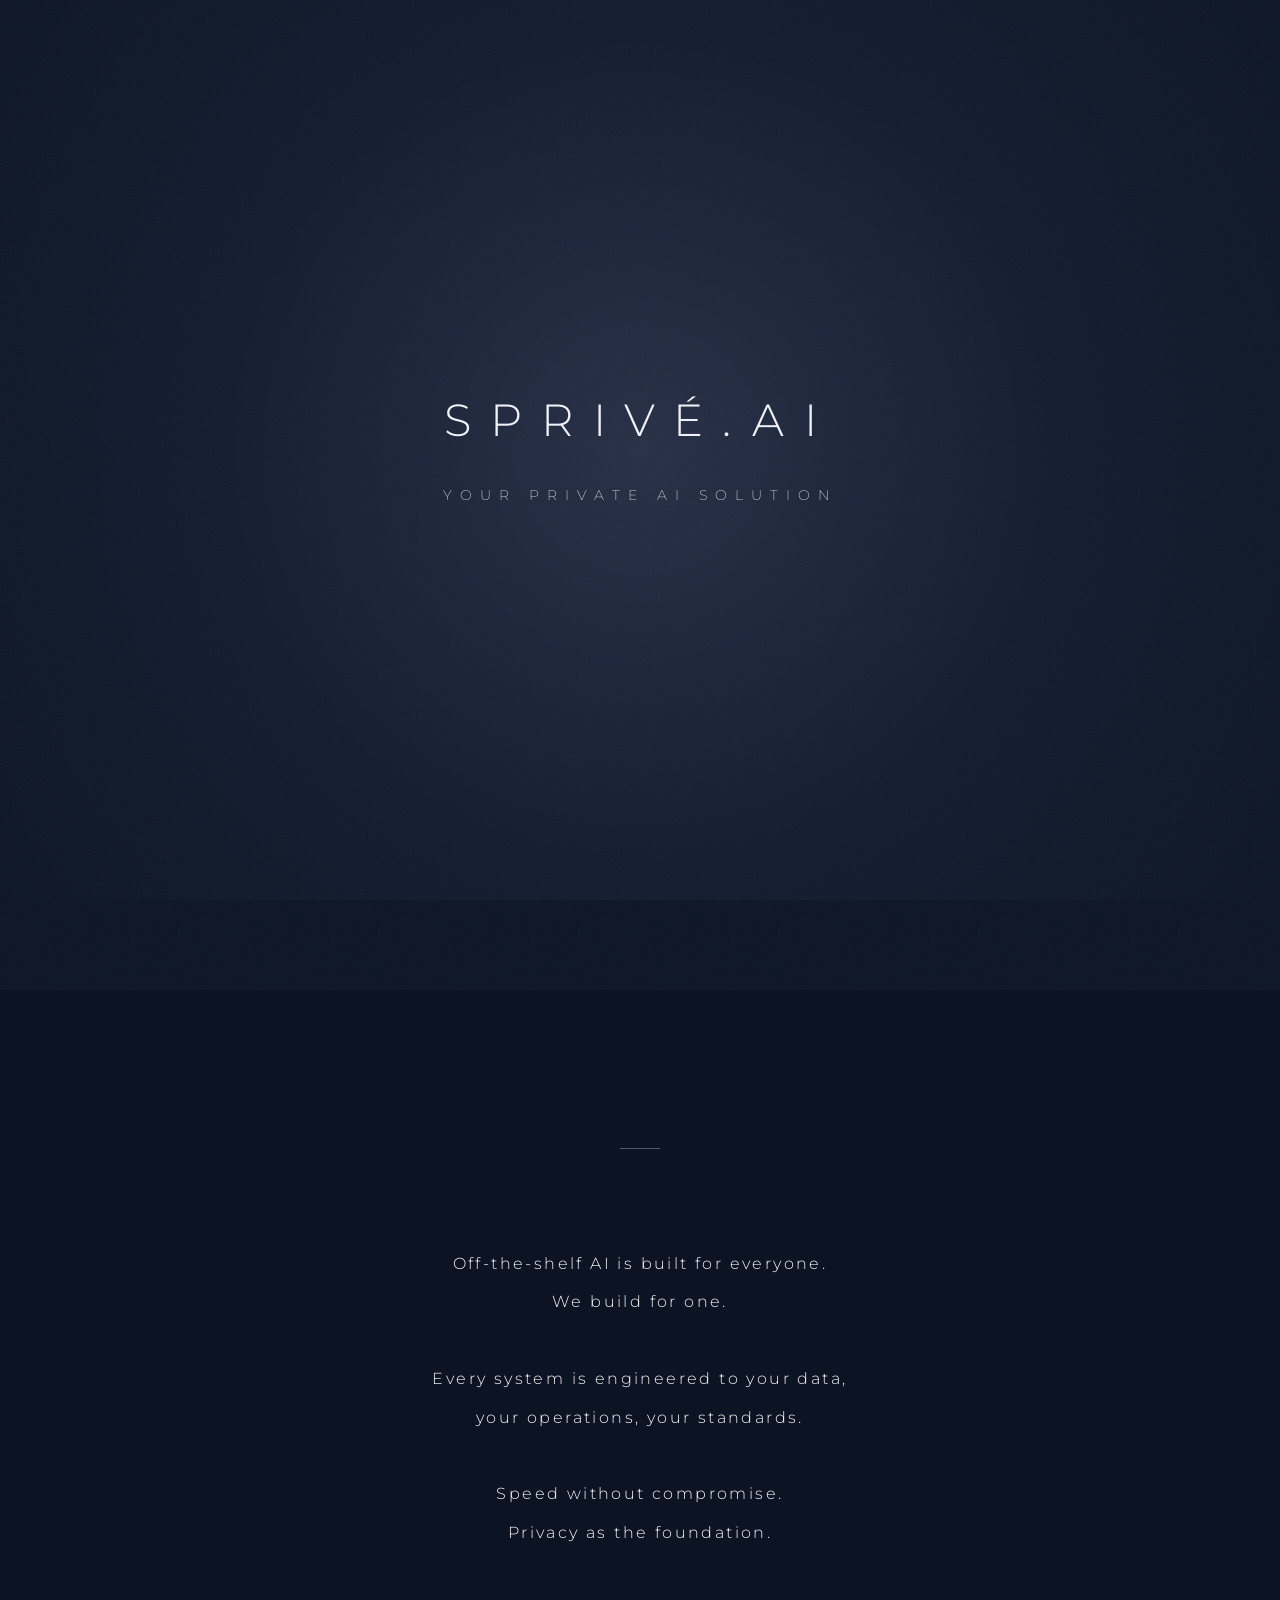
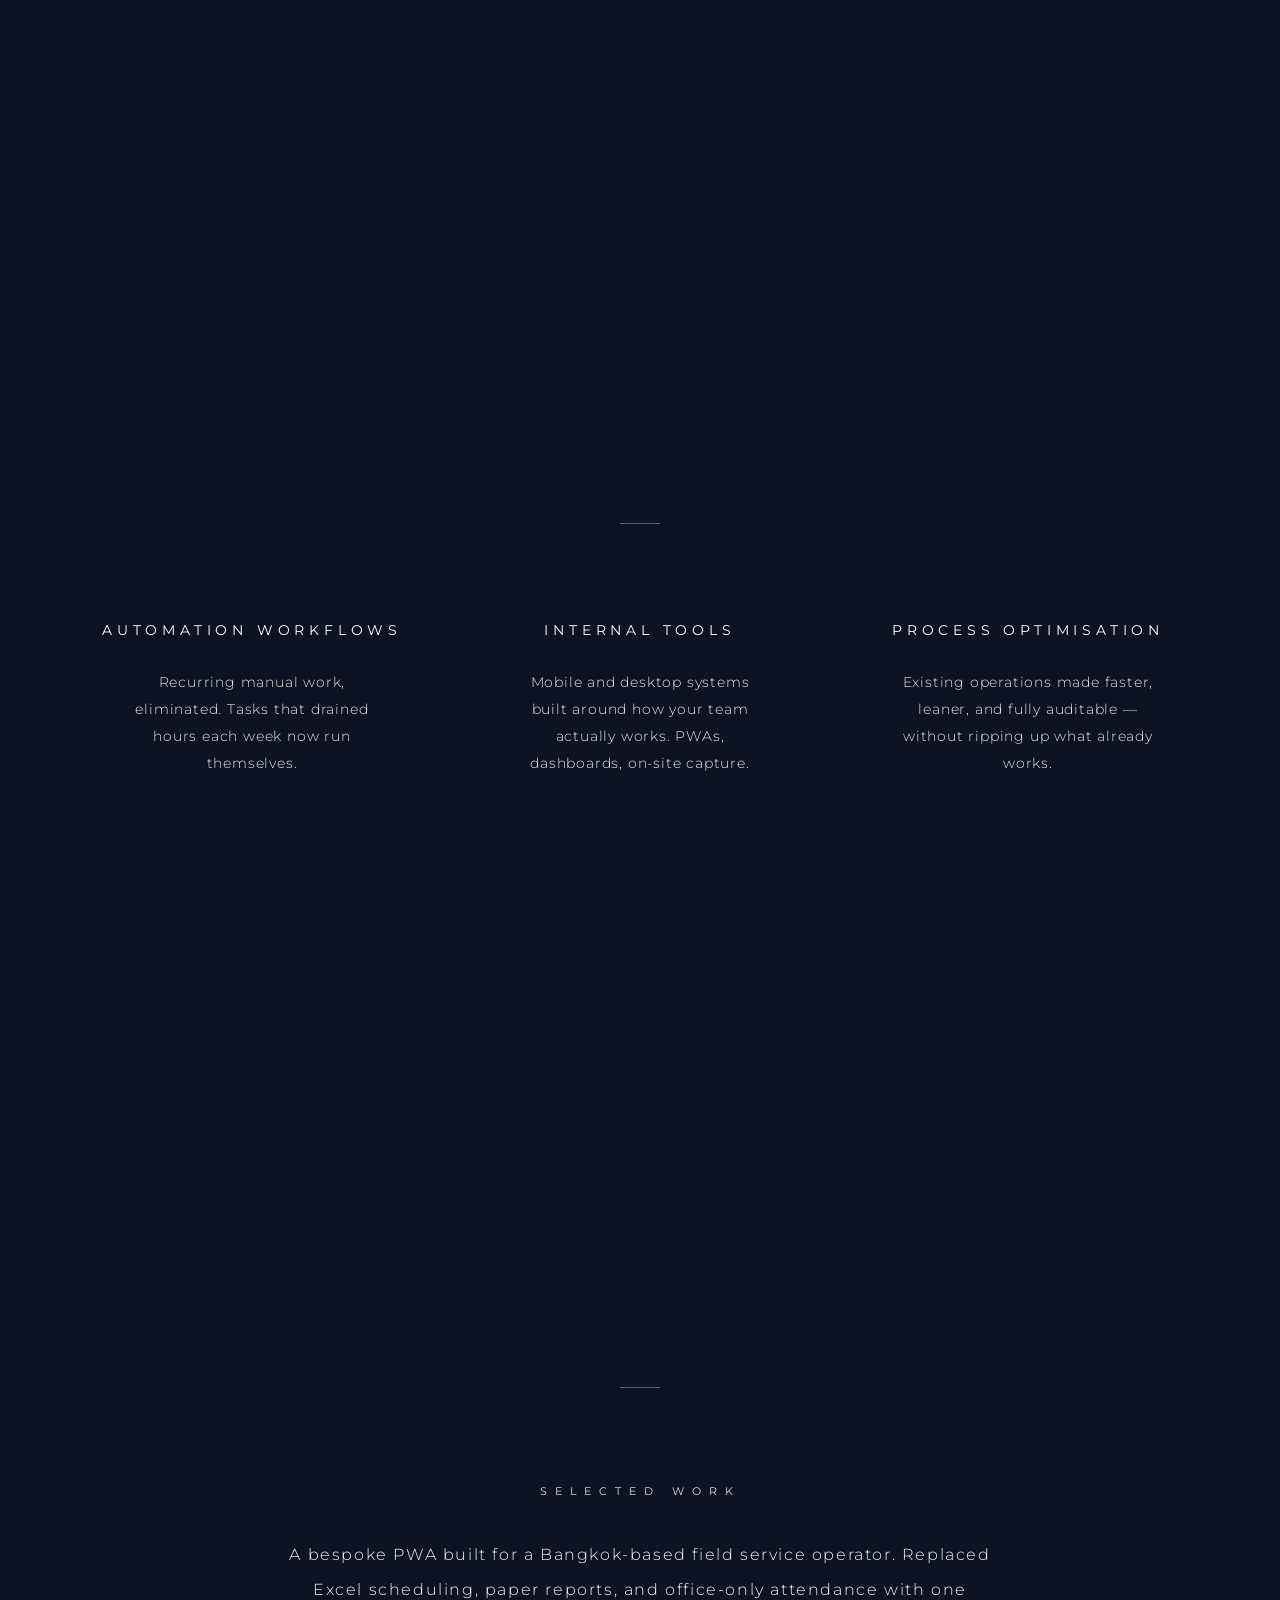
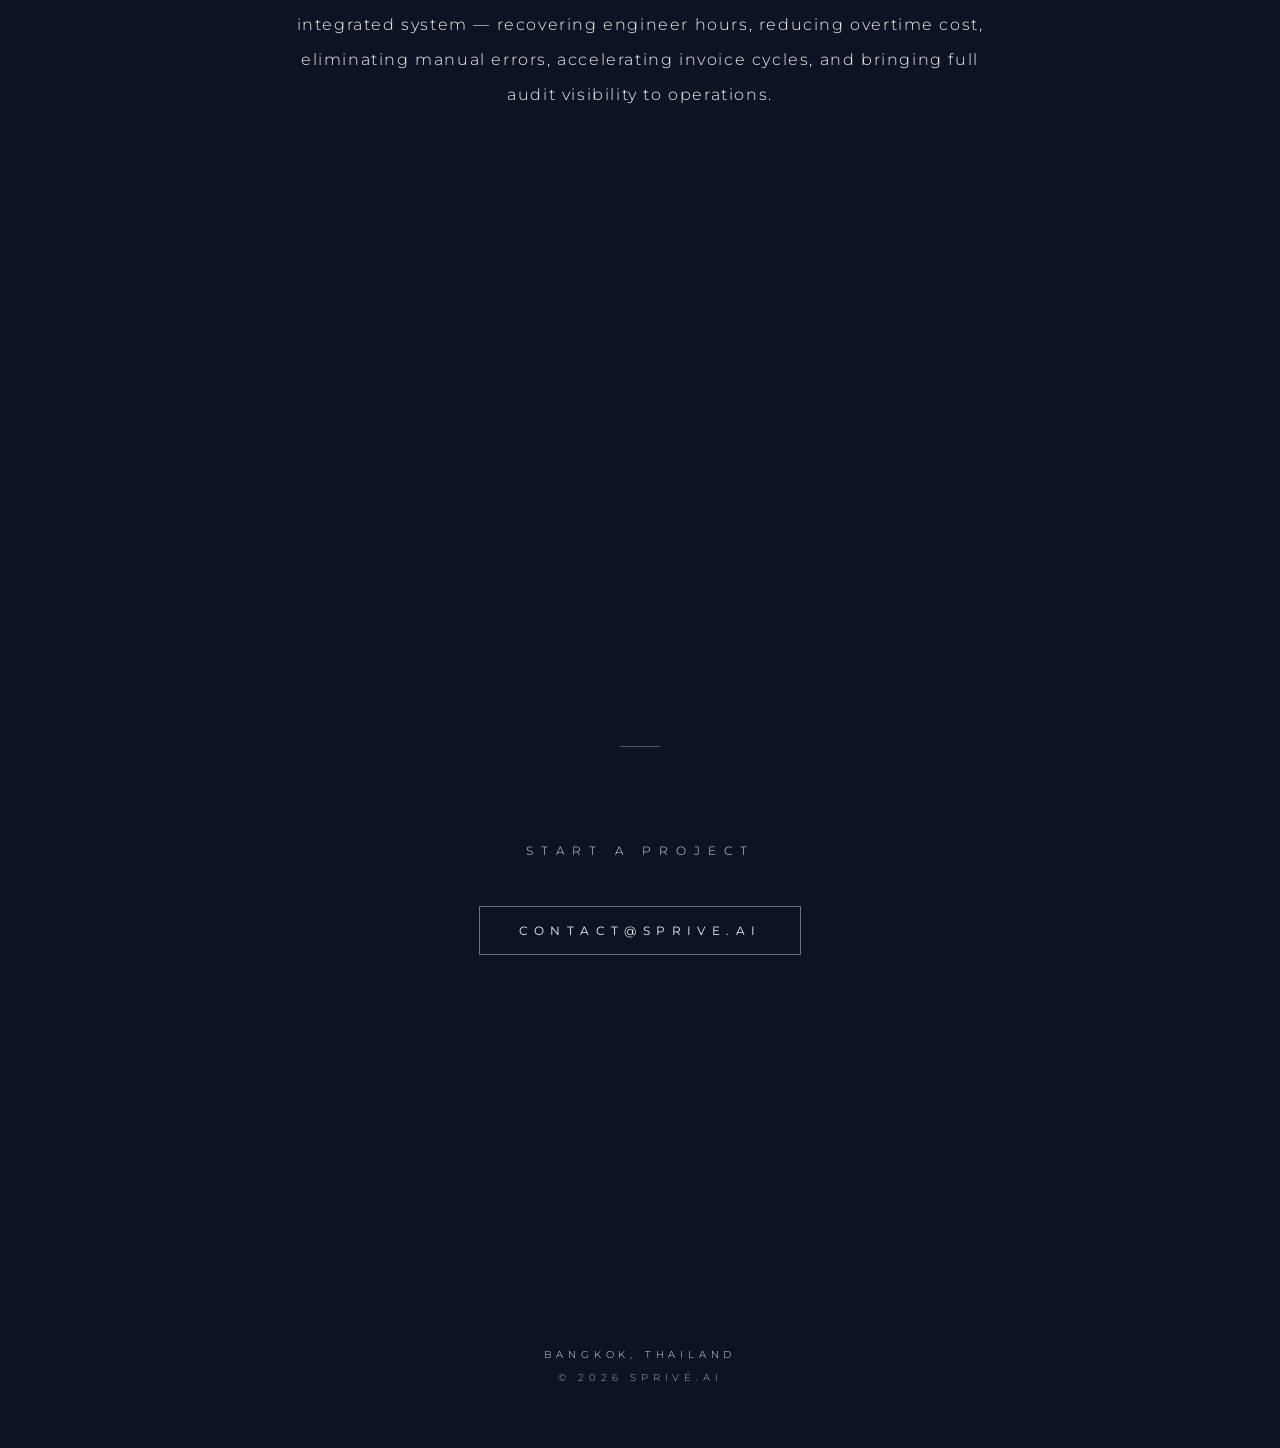
==== index.html @ 78b17721 "Palette: deep navy + soft white" ====
<!DOCTYPE html>
<html lang="en">
<head>
    <meta charset="UTF-8">
    <meta name="viewport" content="width=device-width, initial-scale=1.0">
    <title>SPRIVÉ.AI</title>
    <link rel="preconnect" href="https://fonts.googleapis.com">
    <link rel="preconnect" href="https://fonts.gstatic.com" crossorigin>
    <link href="https://fonts.googleapis.com/css2?family=Montserrat:wght@200;300;400&display=swap" rel="stylesheet">
    <style>
        :root {
            --bg-color: #0c1424;
            --text-color: #f0f2f7;
            --font-main: 'Montserrat', sans-serif;
        }

        * {
            margin: 0;
            padding: 0;
            box-sizing: border-box;
        }

        body, html {
            min-height: 100%;
            background-color: var(--bg-color);
            color: var(--text-color);
            font-family: var(--font-main);
            -webkit-font-smoothing: antialiased;
            -moz-osx-font-smoothing: grayscale;
        }

        .overlay {
            position: fixed;
            top: 0;
            left: 0;
            width: 100%;
            height: 100%;
            background: radial-gradient(circle at center, #18223a 0%, #0c1424 100%);
            z-index: 1;
            pointer-events: none;
        }

        /* CINEMATIC LAYER 1 — mouse-tracking soft glow */
        .mouse-glow {
            position: fixed;
            top: 0;
            left: 0;
            width: 100%;
            height: 100%;
            pointer-events: none;
            z-index: 2;
            background: radial-gradient(
                circle 600px at var(--mouse-x, 50%) var(--mouse-y, 50%),
                rgba(255, 255, 255, 0.06) 0%,
                rgba(255, 255, 255, 0) 70%
            );
            mix-blend-mode: screen;
        }

        /* CINEMATIC LAYER 2 — film grain overlay */
        .grain {
            position: fixed;
            top: -10%;
            left: -10%;
            width: 120%;
            height: 120%;
            pointer-events: none;
            z-index: 3;
            opacity: 0.06;
            background-image: url("data:image/svg+xml;utf8,<svg xmlns='http://www.w3.org/2000/svg' width='200' height='200'><filter id='n'><feTurbulence type='fractalNoise' baseFrequency='0.9' numOctaves='2' stitchTiles='stitch'/></filter><rect width='100%' height='100%' filter='url(%23n)'/></svg>");
            animation: grainShift 8s steps(4) infinite;
        }

        @keyframes grainShift {
            0%, 100% { transform: translate(0, 0); }
            25%      { transform: translate(-2%, 2%); }
            50%      { transform: translate(2%, -2%); }
            75%      { transform: translate(-1%, -1%); }
        }

        section {
            position: relative;
            z-index: 10;
            min-height: 100vh;
            display: flex;
            justify-content: center;
            align-items: center;
            padding: 12vh 20px;
        }

        /* HERO — original.html text logo */
        .hero .container {
            text-align: center;
            opacity: 0;
            animation: elegantFadeIn 3s cubic-bezier(0.4, 0, 0.2, 1) forwards;
        }

        .brand {
            font-size: 2.8rem;
            font-weight: 300;
            letter-spacing: 1.2rem;
            text-transform: uppercase;
            margin-bottom: 2.5rem;
            white-space: nowrap;
            color: var(--text-color);
            background: linear-gradient(
                100deg,
                #f0f2f7 0%,
                #f0f2f7 35%,
                rgba(240, 242, 247, 0.45) 50%,
                #f0f2f7 65%,
                #f0f2f7 100%
            );
            background-size: 300% 100%;
            background-position: 100% 0;
            -webkit-background-clip: text;
            background-clip: text;
            -webkit-text-fill-color: transparent;
            animation: brandShimmer 9s ease-in-out infinite;
        }

        @keyframes brandShimmer {
            0%, 70%   { background-position: 100% 0; }
            100%      { background-position: -100% 0; }
        }

        .brand span {
            margin-right: -0.2rem;
        }

        .tagline {
            font-size: 0.85rem;
            font-weight: 200;
            letter-spacing: 0.5rem;
            text-transform: uppercase;
            color: rgba(255, 255, 255, 0.9);
            max-width: 540px;
            margin: 0 auto;
            height: 1.2rem;
        }

        .tagline-line {
            display: inline-block;
            opacity: 0;
            transition: opacity 1.2s ease;
        }

        .tagline-line.is-visible {
            opacity: 1;
        }

        /* SCROLL REVEAL — fade + blur + slide up */
        .reveal {
            opacity: 0;
            transform: translateY(40px);
            transition: opacity 1.8s cubic-bezier(0.4, 0, 0.2, 1),
                        filter 1.8s cubic-bezier(0.4, 0, 0.2, 1),
                        transform 1.8s cubic-bezier(0.4, 0, 0.2, 1);
            filter: blur(12px);
        }

        .reveal.is-visible {
            opacity: 1;
            filter: blur(0);
            transform: translateY(0);
        }

        .divider {
            width: 40px;
            height: 1px;
            background: rgba(255, 255, 255, 0.3);
            margin: 0 auto 6rem;
        }

        /* MANIFESTO */
        .manifesto .inner {
            max-width: 720px;
            text-align: center;
        }

        .manifesto p {
            font-weight: 300;
            font-size: 1rem;
            letter-spacing: 0.15rem;
            line-height: 2.4;
            color: rgba(255, 255, 255, 0.95);
        }

        .manifesto p + p {
            margin-top: 2.4rem;
        }

        /* SERVICES TRIO */
        .services .inner {
            max-width: 1100px;
            width: 100%;
            text-align: center;
        }

        .services-grid {
            display: grid;
            grid-template-columns: repeat(3, 1fr);
            gap: 4rem;
        }

        .service-card {
            text-align: center;
        }

        .service-card .label {
            display: inline-block;
            position: relative;
            font-size: 0.9rem;
            font-weight: 400;
            letter-spacing: 0.3rem;
            text-transform: uppercase;
            margin-bottom: 1.5rem;
            padding-bottom: 6px;
            color: rgba(255, 255, 255, 1);
        }

        .service-card .label::after {
            content: '';
            position: absolute;
            width: 0;
            height: 1px;
            bottom: 0;
            left: 50%;
            background-color: #ffffff;
            transition: width 0.5s ease;
            transform: translateX(-50%);
            opacity: 0.6;
        }

        .service-card:hover .label::after {
            width: 100%;
        }

        .service-card .body {
            font-size: 0.85rem;
            font-weight: 300;
            letter-spacing: 0.05rem;
            line-height: 2;
            color: rgba(255, 255, 255, 0.9);
            max-width: 28ch;
            margin: 0 auto;
        }

        /* SELECTED WORK */
        .selected-work .inner {
            max-width: 720px;
            text-align: center;
        }

        .work-eyebrow {
            font-size: 0.7rem;
            font-weight: 400;
            letter-spacing: 0.5rem;
            text-transform: uppercase;
            color: rgba(255, 255, 255, 0.85);
            margin-bottom: 2.4rem;
        }

        .work-quote {
            font-size: 1rem;
            font-weight: 300;
            letter-spacing: 0.1rem;
            line-height: 2.2;
            color: rgba(255, 255, 255, 0.95);
        }

        /* CLOSING / CTA */
        .closing .inner {
            text-align: center;
        }

        .closing-eyebrow {
            font-size: 0.75rem;
            font-weight: 300;
            letter-spacing: 0.5rem;
            text-transform: uppercase;
            color: rgba(255, 255, 255, 0.85);
            margin-bottom: 3rem;
        }

        .cta-button {
            display: inline-block;
            font-size: 0.75rem;
            font-weight: 400;
            letter-spacing: 0.4rem;
            text-decoration: none;
            color: var(--text-color);
            text-transform: uppercase;
            padding: 1rem 2.4rem;
            border: 1px solid rgba(255, 255, 255, 0.4);
            transition: border-color 0.5s ease, letter-spacing 0.5s ease;
        }

        .cta-button:hover {
            border-color: rgba(255, 255, 255, 0.95);
            letter-spacing: 0.5rem;
        }

        /* FOOTER */
        footer {
            position: relative;
            z-index: 10;
            text-align: center;
            padding: 3rem 20px 4rem;
        }

        footer p {
            font-size: 0.65rem;
            font-weight: 300;
            letter-spacing: 0.3rem;
            text-transform: uppercase;
            color: rgba(255, 255, 255, 0.85);
        }

        footer p + p {
            margin-top: 0.6rem;
            color: rgba(255, 255, 255, 0.65);
        }

        /* ANIMATIONS */
        @keyframes elegantFadeIn {
            0% {
                opacity: 0;
                letter-spacing: 2rem;
                filter: blur(12px);
            }
            100% {
                opacity: 1;
                filter: blur(0);
            }
        }

        @media (prefers-reduced-motion: reduce) {
            .grain {
                animation: none;
            }
            .tagline-line {
                transition: none;
            }
            .cta-button,
            .service-card .label::after {
                transition: none;
            }
        }

        /* MOBILE */
        @media (max-width: 768px) {
            section {
                min-height: auto;
                padding: 8vh 20px;
            }
            .hero {
                min-height: 100vh;
            }
            .brand {
                font-size: 1.6rem;
                letter-spacing: 0.6rem;
            }
            .tagline {
                font-size: 0.65rem;
                letter-spacing: 0.3rem;
            }
            .manifesto p {
                font-size: 0.9rem;
                letter-spacing: 0.1rem;
                line-height: 2.2;
            }
            .manifesto p + p {
                margin-top: 2rem;
            }
            .services-grid {
                grid-template-columns: 1fr;
                gap: 4rem;
            }
            .service-card .body {
                font-size: 0.9rem;
                max-width: 32ch;
            }
            .work-quote {
                font-size: 0.9rem;
                line-height: 2;
            }
            .cta-button {
                font-size: 0.65rem;
                letter-spacing: 0.3rem;
                padding: 0.9rem 1.8rem;
            }
            .cta-button:hover {
                letter-spacing: 0.4rem;
            }
            .divider {
                margin-bottom: 4rem;
            }
        }
    </style>
</head>
<body>
    <div class="overlay"></div>
    <div class="mouse-glow"></div>
    <div class="grain"></div>

    <section class="hero">
        <main class="container">
            <h1 class="brand">SPRIVÉ.AI</h1>
            <p class="tagline"><span class="tagline-line is-visible">Your Private AI Solution</span></p>
        </main>
    </section>

    <section class="manifesto reveal">
        <div class="inner">
            <div class="divider"></div>
            <p>Off-the-shelf AI is built for everyone.<br>We build for one.</p>
            <p>Every system is engineered to your data,<br>your operations, your standards.</p>
            <p>Speed without compromise.<br>Privacy as the foundation.</p>
        </div>
    </section>

    <section class="services reveal">
        <div class="inner">
            <div class="divider"></div>
            <div class="services-grid">
                <div class="service-card">
                    <div class="label">Automation Workflows</div>
                    <p class="body">Recurring manual work, eliminated. Tasks that drained hours each week now run themselves.</p>
                </div>
                <div class="service-card">
                    <div class="label">Internal Tools</div>
                    <p class="body">Mobile and desktop systems built around how your team actually works. PWAs, dashboards, on-site capture.</p>
                </div>
                <div class="service-card">
                    <div class="label">Process Optimisation</div>
                    <p class="body">Existing operations made faster, leaner, and fully auditable — without ripping up what already works.</p>
                </div>
            </div>
        </div>
    </section>

    <section class="selected-work reveal">
        <div class="inner">
            <div class="divider"></div>
            <p class="work-eyebrow">Selected Work</p>
            <p class="work-quote">A bespoke PWA built for a Bangkok-based field service operator. Replaced Excel scheduling, paper reports, and office-only attendance with one integrated system — recovering engineer hours, reducing overtime cost, eliminating manual errors, accelerating invoice cycles, and bringing full audit visibility to operations.</p>
        </div>
    </section>

    <section class="closing reveal">
        <div class="inner">
            <div class="divider"></div>
            <p class="closing-eyebrow">Start a Project</p>
            <a href="mailto:contact@sprive.ai" class="cta-button">contact@sprive.ai</a>
        </div>
    </section>

    <footer class="reveal">
        <p>Bangkok, Thailand</p>
        <p>&copy; 2026 SPRIVÉ.AI</p>
    </footer>

    <script>
        const prefersReducedMotion = window.matchMedia('(prefers-reduced-motion: reduce)').matches;

        const heroContainer = document.querySelector('.hero .container');
        const docEl = document.documentElement;
        let lastOrientationTime = 0;

        // Desktop mouse — drives glow position + hero parallax
        document.addEventListener('mousemove', (e) => {
            // If tilt is actively driving things, ignore mouse (some hybrid devices fire both)
            if (Date.now() - lastOrientationTime < 1500) return;
            docEl.style.setProperty('--mouse-x', e.clientX + 'px');
            docEl.style.setProperty('--mouse-y', e.clientY + 'px');
            if (!prefersReducedMotion && heroContainer) {
                const moveX = (e.clientX - window.innerWidth / 2) * 0.01;
                const moveY = (e.clientY - window.innerHeight / 2) * 0.01;
                heroContainer.style.transform = `translate3d(${moveX}px, ${moveY}px, 0)`;
            }
        });

        // Mobile tilt — drives same glow position + hero parallax via gyroscope
        function handleTilt(event) {
            if (event.gamma === null || event.beta === null) return;
            lastOrientationTime = Date.now();
            // Clamp tilts to a comfortable usable range
            const gamma = Math.max(-45, Math.min(45, event.gamma));   // L/R tilt
            const beta  = Math.max(0,   Math.min(90, event.beta));    // F/B tilt
            // Map to viewport position (0–100%) for the glow
            const xPercent = ((gamma + 45) / 90) * 100;
            const yPercent = (beta / 90) * 100;
            docEl.style.setProperty('--mouse-x', xPercent + '%');
            docEl.style.setProperty('--mouse-y', yPercent + '%');
            // Wordmark parallax — same feel as desktop mouse parallax
            if (!prefersReducedMotion && heroContainer) {
                const moveX = (gamma / 45) * 8;
                const moveY = ((beta - 45) / 45) * 8;
                heroContainer.style.transform = `translate3d(${moveX}px, ${moveY}px, 0)`;
            }
        }

        if (typeof DeviceOrientationEvent !== 'undefined') {
            if (typeof DeviceOrientationEvent.requestPermission === 'function') {
                // iOS 13+ — must be triggered by a user gesture; first touch grants/denies
                document.addEventListener('touchstart', async () => {
                    try {
                        const result = await DeviceOrientationEvent.requestPermission();
                        if (result === 'granted') {
                            window.addEventListener('deviceorientation', handleTilt);
                        }
                    } catch (e) { /* user denied or API failed — page works fine without tilt */ }
                }, { once: true, passive: true });
            } else {
                // Android / older iOS — no permission needed
                window.addEventListener('deviceorientation', handleTilt);
            }
        }

        document.addEventListener('contextmenu', event => event.preventDefault());

        // Scroll-triggered fade-in for sections below the fold
        const revealObserver = new IntersectionObserver((entries, observer) => {
            entries.forEach(entry => {
                if (entry.isIntersecting) {
                    entry.target.classList.add('is-visible');
                    observer.unobserve(entry.target);
                }
            });
        }, { threshold: 0.25 });
        document.querySelectorAll('.reveal').forEach(el => revealObserver.observe(el));

        // Tagline rotation — works even with prefers-reduced-motion (instant swap if so)
        const taglines = [
            'Your Private AI Solution',
            'Bespoke AI for Your Business',
            'Your Data. Your Model. Your AI.'
        ];
        const taglineEl = document.querySelector('.tagline-line');
        let taglineIndex = 0;
        setInterval(() => {
            if (prefersReducedMotion) {
                taglineIndex = (taglineIndex + 1) % taglines.length;
                taglineEl.textContent = taglines[taglineIndex];
            } else {
                taglineEl.classList.remove('is-visible');
                setTimeout(() => {
                    taglineIndex = (taglineIndex + 1) % taglines.length;
                    taglineEl.textContent = taglines[taglineIndex];
                    taglineEl.classList.add('is-visible');
                }, 1200);
            }
        }, 6000);
    </script>
</body>
</html>
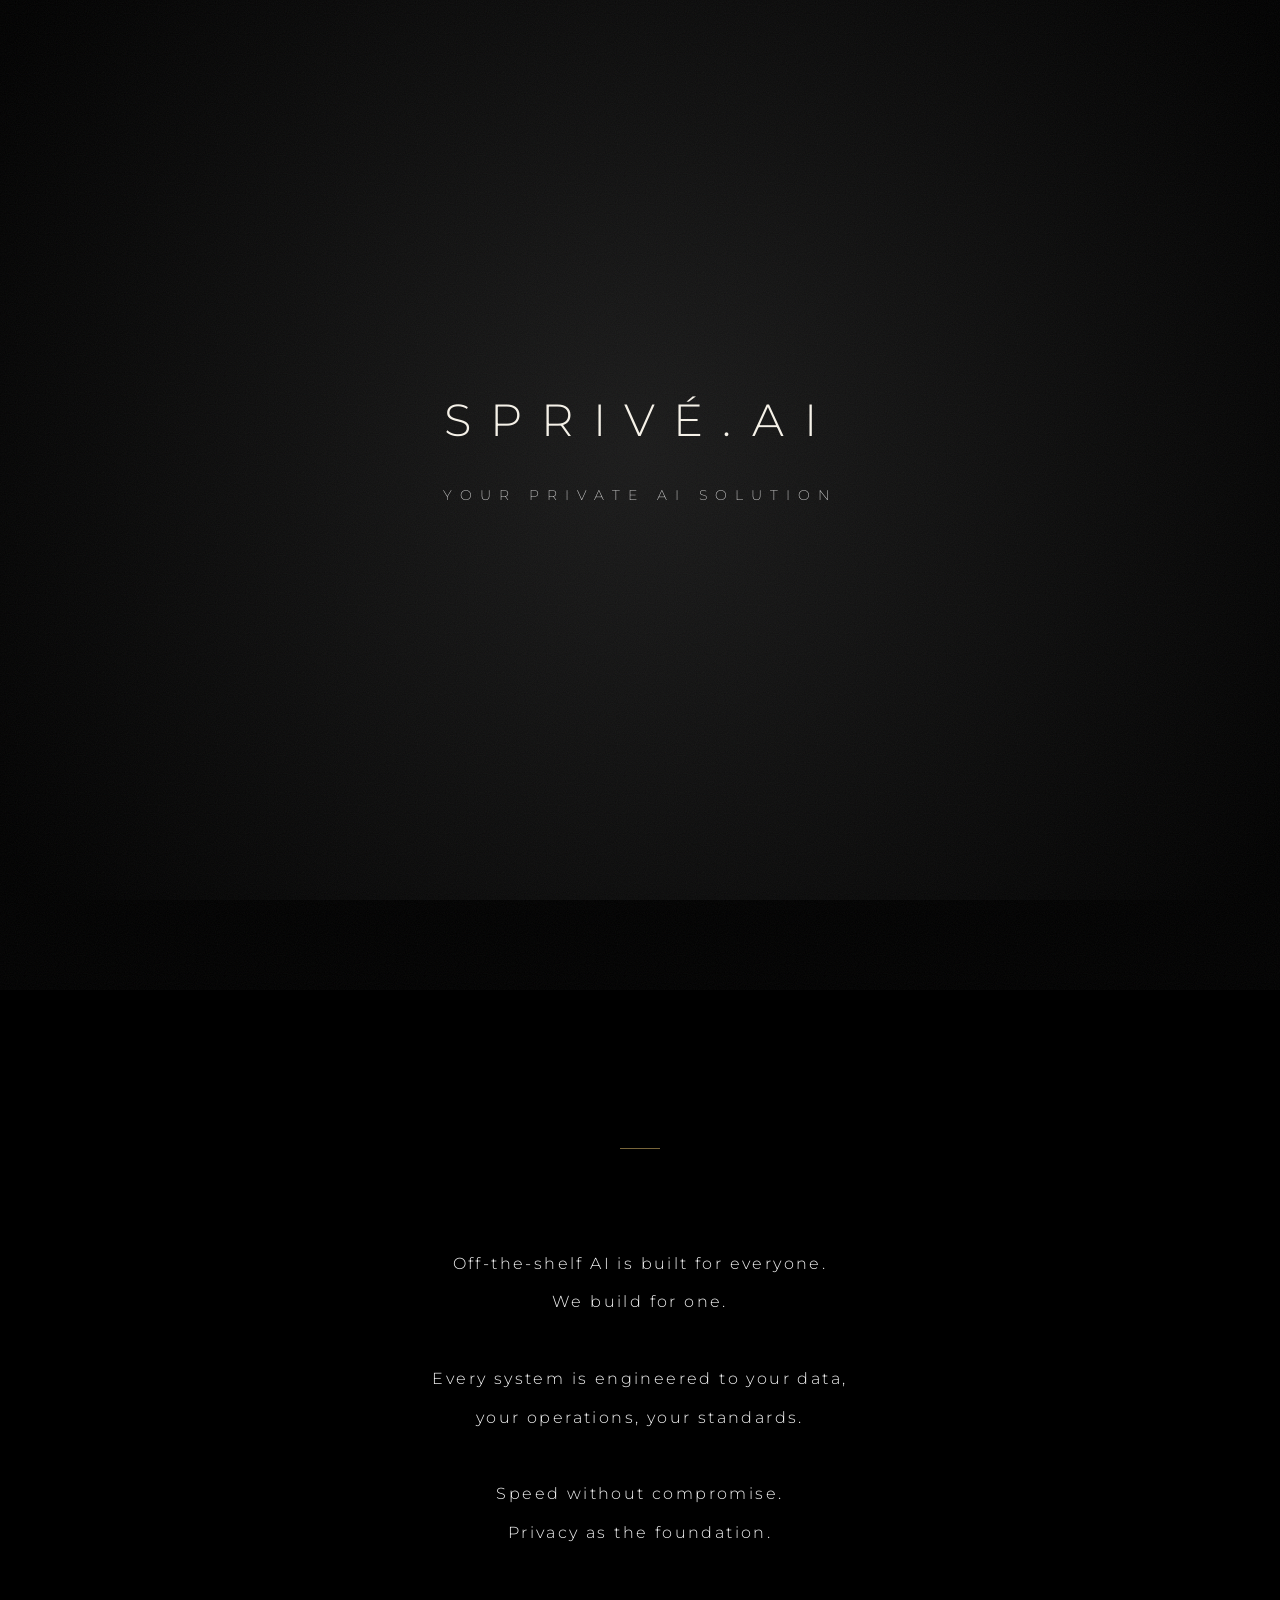
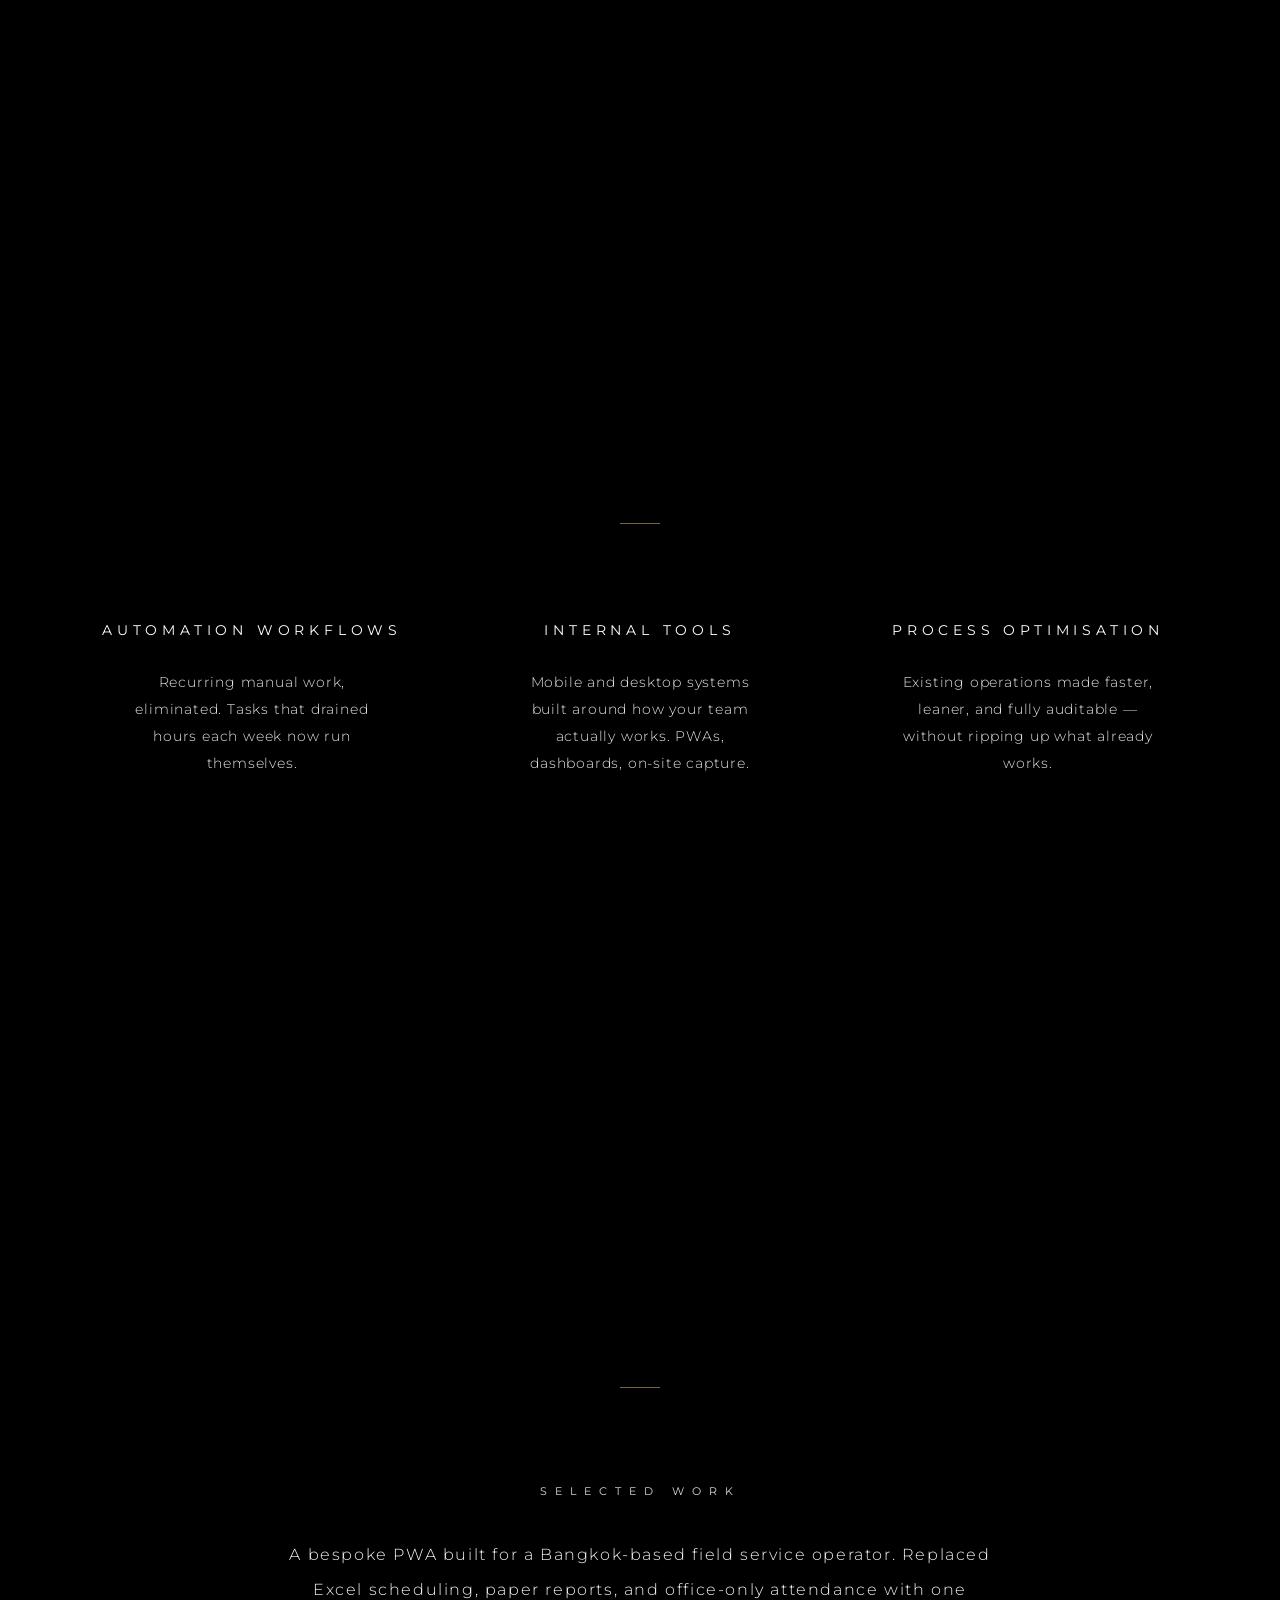
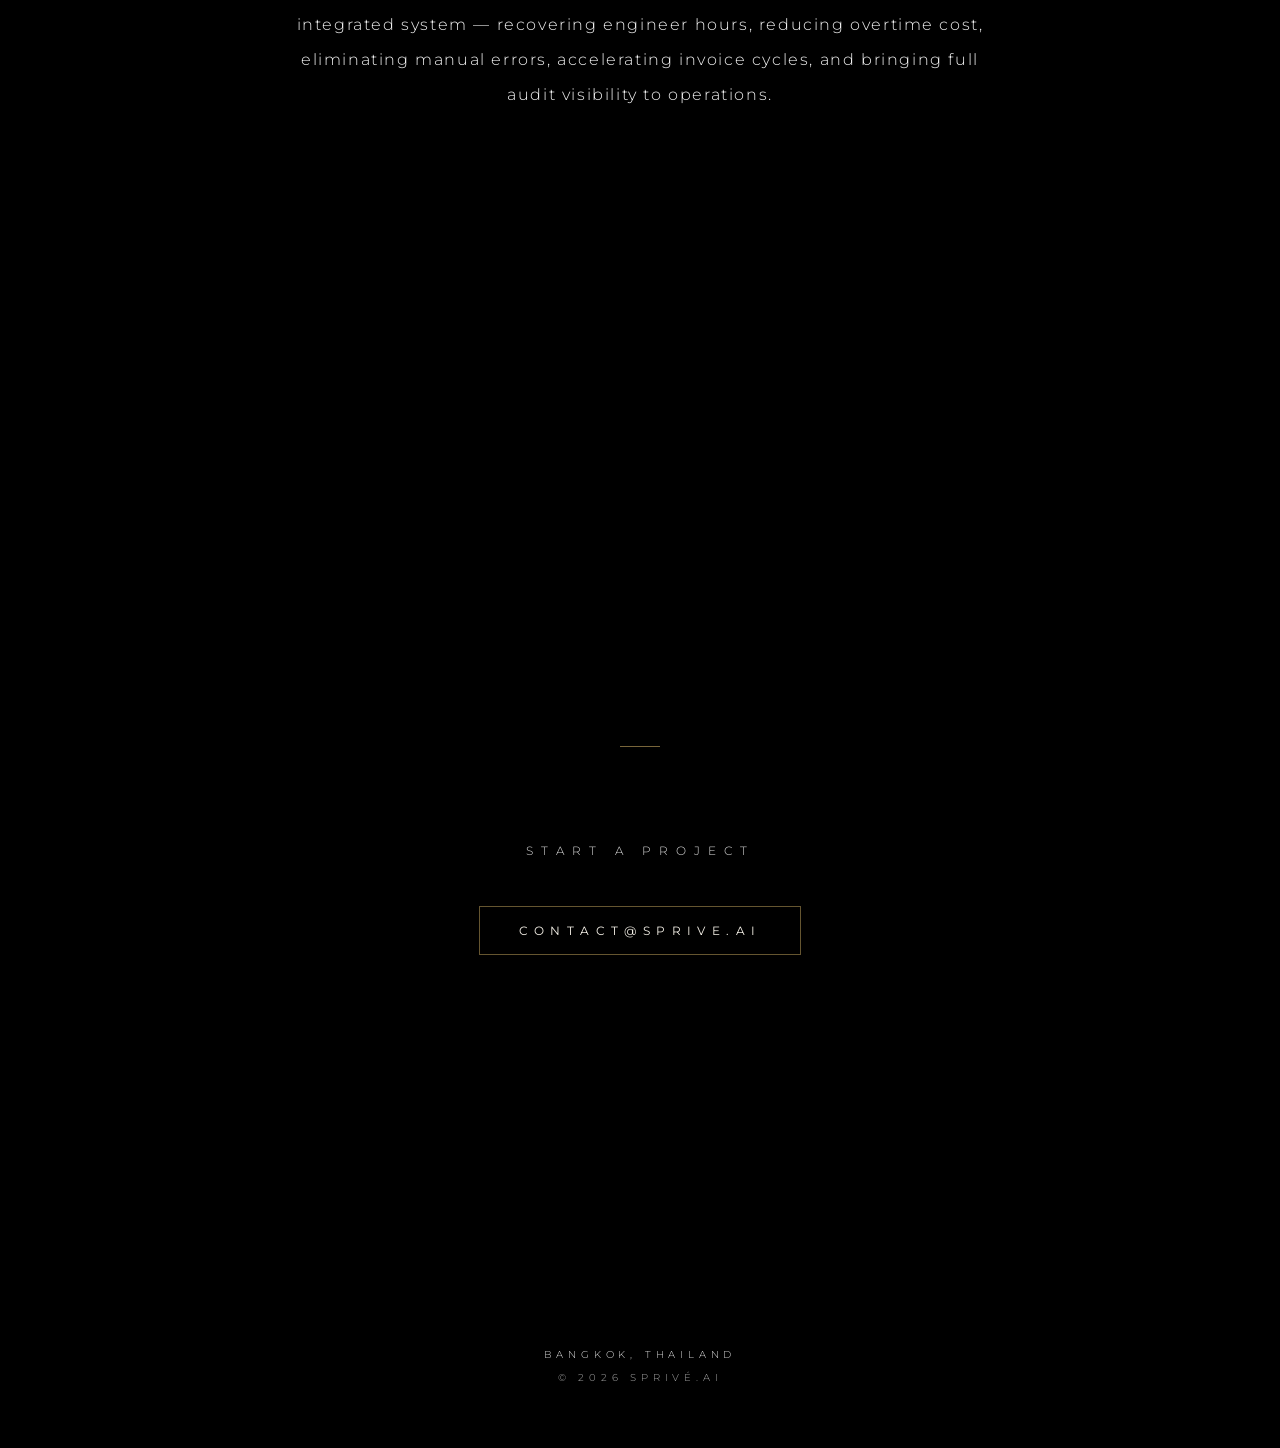
==== commit 7b7a8da5: "Palette: deep navy + soft white" ====
--- a/index.html
+++ b/index.html
@@ -9,8 +9,9 @@
     <link href="https://fonts.googleapis.com/css2?family=Montserrat:wght@200;300;400&display=swap" rel="stylesheet">
     <style>
         :root {
-            --bg-color: #0c1424;
-            --text-color: #f0f2f7;
+            --bg-color: #000000;
+            --text-color: #f5f1e8;
+            --accent-gold: #c9a961;
             --font-main: 'Montserrat', sans-serif;
         }
 
@@ -35,29 +36,12 @@
             left: 0;
             width: 100%;
             height: 100%;
-            background: radial-gradient(circle at center, #18223a 0%, #0c1424 100%);
+            background: radial-gradient(circle at center, #1a1a1a 0%, #000000 100%);
             z-index: 1;
             pointer-events: none;
         }
 
-        /* CINEMATIC LAYER 1 — mouse-tracking soft glow */
-        .mouse-glow {
-            position: fixed;
-            top: 0;
-            left: 0;
-            width: 100%;
-            height: 100%;
-            pointer-events: none;
-            z-index: 2;
-            background: radial-gradient(
-                circle 600px at var(--mouse-x, 50%) var(--mouse-y, 50%),
-                rgba(255, 255, 255, 0.06) 0%,
-                rgba(255, 255, 255, 0) 70%
-            );
-            mix-blend-mode: screen;
-        }
-
-        /* CINEMATIC LAYER 2 — film grain overlay */
+        /* CINEMATIC LAYER — film grain overlay */
         .grain {
             position: fixed;
             top: -10%;
@@ -105,11 +89,11 @@
             color: var(--text-color);
             background: linear-gradient(
                 100deg,
-                #f0f2f7 0%,
-                #f0f2f7 35%,
-                rgba(240, 242, 247, 0.45) 50%,
-                #f0f2f7 65%,
-                #f0f2f7 100%
+                #f5f1e8 0%,
+                #f5f1e8 35%,
+                #c9a961 50%,
+                #f5f1e8 65%,
+                #f5f1e8 100%
             );
             background-size: 300% 100%;
             background-position: 100% 0;
@@ -168,7 +152,7 @@
         .divider {
             width: 40px;
             height: 1px;
-            background: rgba(255, 255, 255, 0.3);
+            background: rgba(201, 169, 97, 0.6);
             margin: 0 auto 6rem;
         }
 
@@ -226,10 +210,10 @@
             height: 1px;
             bottom: 0;
             left: 50%;
-            background-color: #ffffff;
+            background-color: var(--accent-gold);
             transition: width 0.5s ease;
             transform: translateX(-50%);
-            opacity: 0.6;
+            opacity: 0.85;
         }
 
         .service-card:hover .label::after {
@@ -292,12 +276,13 @@
             color: var(--text-color);
             text-transform: uppercase;
             padding: 1rem 2.4rem;
-            border: 1px solid rgba(255, 255, 255, 0.4);
-            transition: border-color 0.5s ease, letter-spacing 0.5s ease;
+            border: 1px solid rgba(201, 169, 97, 0.5);
+            transition: border-color 0.5s ease, color 0.5s ease, letter-spacing 0.5s ease;
         }
 
         .cta-button:hover {
-            border-color: rgba(255, 255, 255, 0.95);
+            border-color: var(--accent-gold);
+            color: var(--accent-gold);
             letter-spacing: 0.5rem;
         }
 
@@ -401,7 +386,6 @@
 </head>
 <body>
     <div class="overlay"></div>
-    <div class="mouse-glow"></div>
     <div class="grain"></div>
 
     <section class="hero">
@@ -465,15 +449,11 @@
         const prefersReducedMotion = window.matchMedia('(prefers-reduced-motion: reduce)').matches;
 
         const heroContainer = document.querySelector('.hero .container');
-        const docEl = document.documentElement;
         let lastOrientationTime = 0;
 
-        // Desktop mouse — drives glow position + hero parallax
+        // Desktop mouse — drives subtle hero parallax (no glow anymore)
         document.addEventListener('mousemove', (e) => {
-            // If tilt is actively driving things, ignore mouse (some hybrid devices fire both)
             if (Date.now() - lastOrientationTime < 1500) return;
-            docEl.style.setProperty('--mouse-x', e.clientX + 'px');
-            docEl.style.setProperty('--mouse-y', e.clientY + 'px');
             if (!prefersReducedMotion && heroContainer) {
                 const moveX = (e.clientX - window.innerWidth / 2) * 0.01;
                 const moveY = (e.clientY - window.innerHeight / 2) * 0.01;
@@ -481,19 +461,12 @@
             }
         });
 
-        // Mobile tilt — drives same glow position + hero parallax via gyroscope
+        // Mobile tilt — same parallax via gyroscope
         function handleTilt(event) {
             if (event.gamma === null || event.beta === null) return;
             lastOrientationTime = Date.now();
-            // Clamp tilts to a comfortable usable range
-            const gamma = Math.max(-45, Math.min(45, event.gamma));   // L/R tilt
-            const beta  = Math.max(0,   Math.min(90, event.beta));    // F/B tilt
-            // Map to viewport position (0–100%) for the glow
-            const xPercent = ((gamma + 45) / 90) * 100;
-            const yPercent = (beta / 90) * 100;
-            docEl.style.setProperty('--mouse-x', xPercent + '%');
-            docEl.style.setProperty('--mouse-y', yPercent + '%');
-            // Wordmark parallax — same feel as desktop mouse parallax
+            const gamma = Math.max(-45, Math.min(45, event.gamma));
+            const beta  = Math.max(0,   Math.min(90, event.beta));
             if (!prefersReducedMotion && heroContainer) {
                 const moveX = (gamma / 45) * 8;
                 const moveY = ((beta - 45) / 45) * 8;
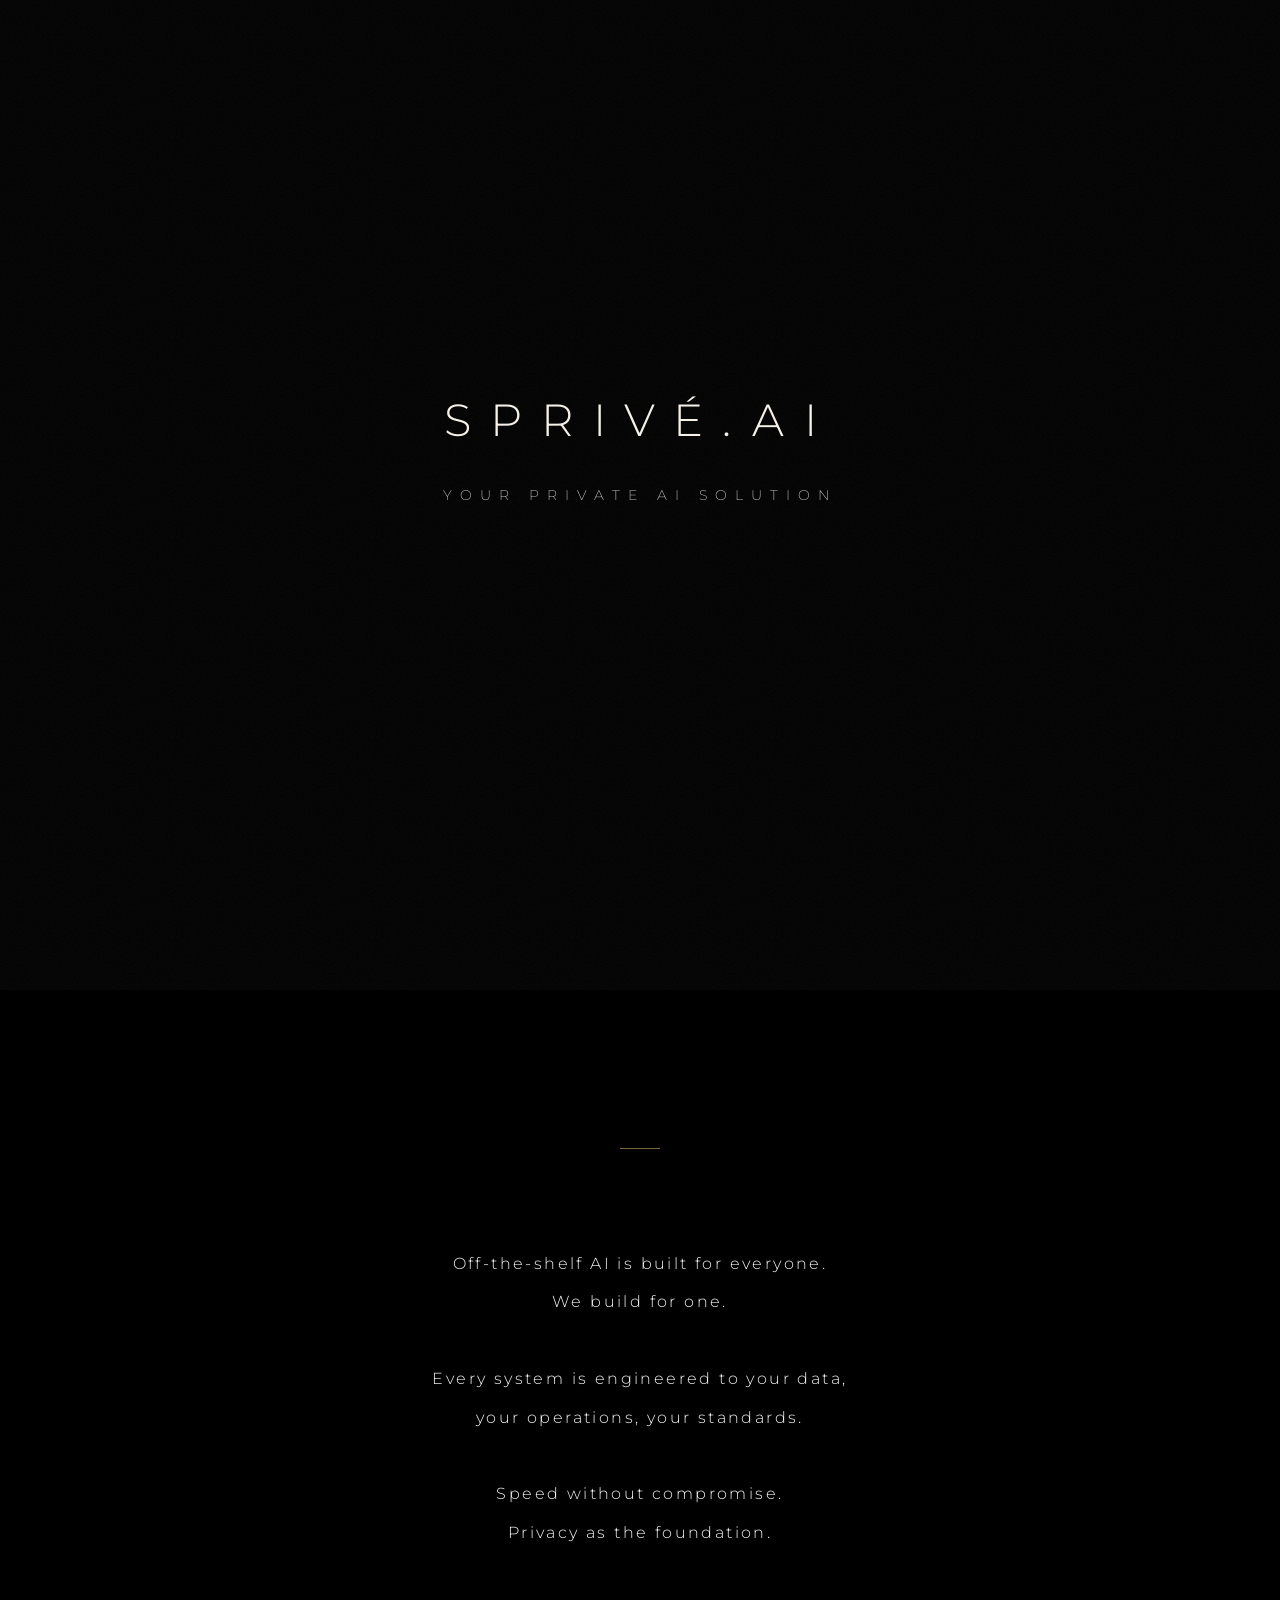
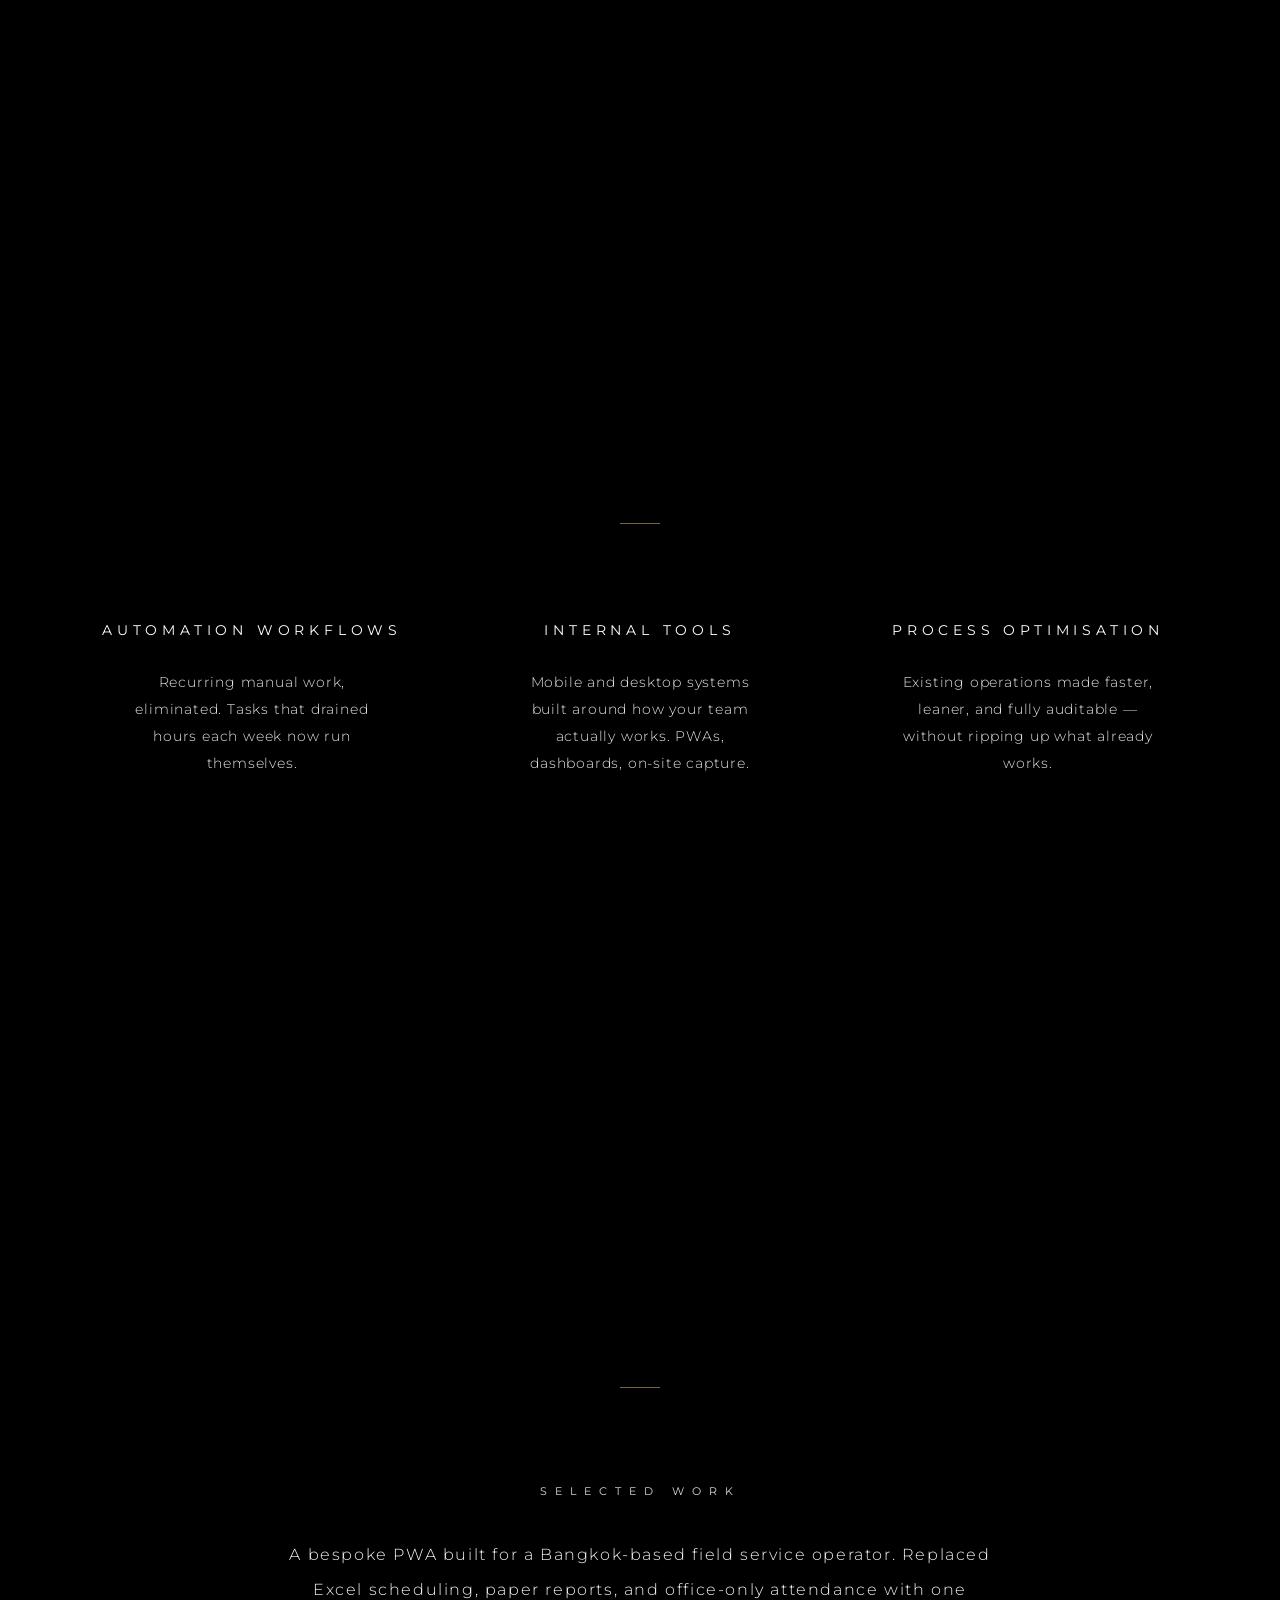
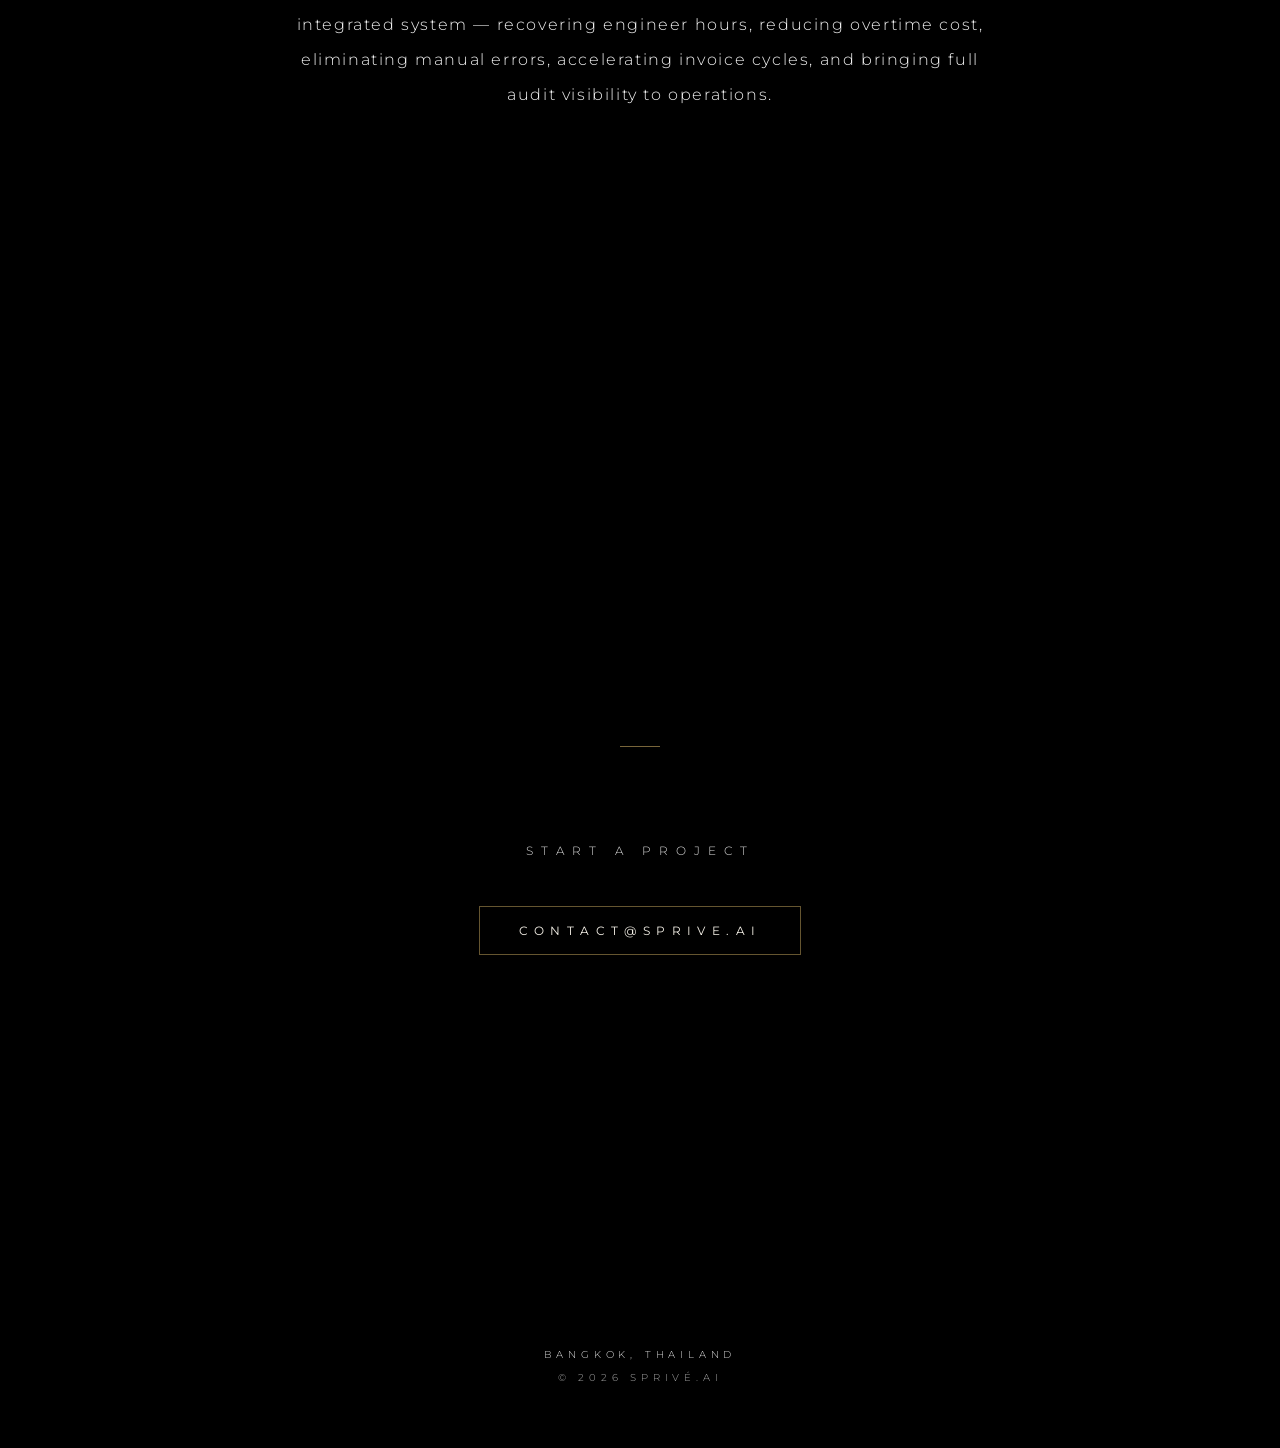
==== commit 3f7ac9b7: "Palette: deep navy + soft white" ====
--- a/index.html
+++ b/index.html
@@ -28,17 +28,6 @@
             font-family: var(--font-main);
             -webkit-font-smoothing: antialiased;
             -moz-osx-font-smoothing: grayscale;
-        }
-
-        .overlay {
-            position: fixed;
-            top: 0;
-            left: 0;
-            width: 100%;
-            height: 100%;
-            background: radial-gradient(circle at center, #1a1a1a 0%, #000000 100%);
-            z-index: 1;
-            pointer-events: none;
         }
 
         /* CINEMATIC LAYER — film grain overlay */
@@ -385,7 +374,6 @@
     </style>
 </head>
 <body>
-    <div class="overlay"></div>
     <div class="grain"></div>
 
     <section class="hero">
@@ -507,8 +495,7 @@
         // Tagline rotation — works even with prefers-reduced-motion (instant swap if so)
         const taglines = [
             'Your Private AI Solution',
-            'Bespoke AI for Your Business',
-            'Your Data. Your Model. Your AI.'
+            'Bespoke AI for Your Business'
         ];
         const taglineEl = document.querySelector('.tagline-line');
         let taglineIndex = 0;
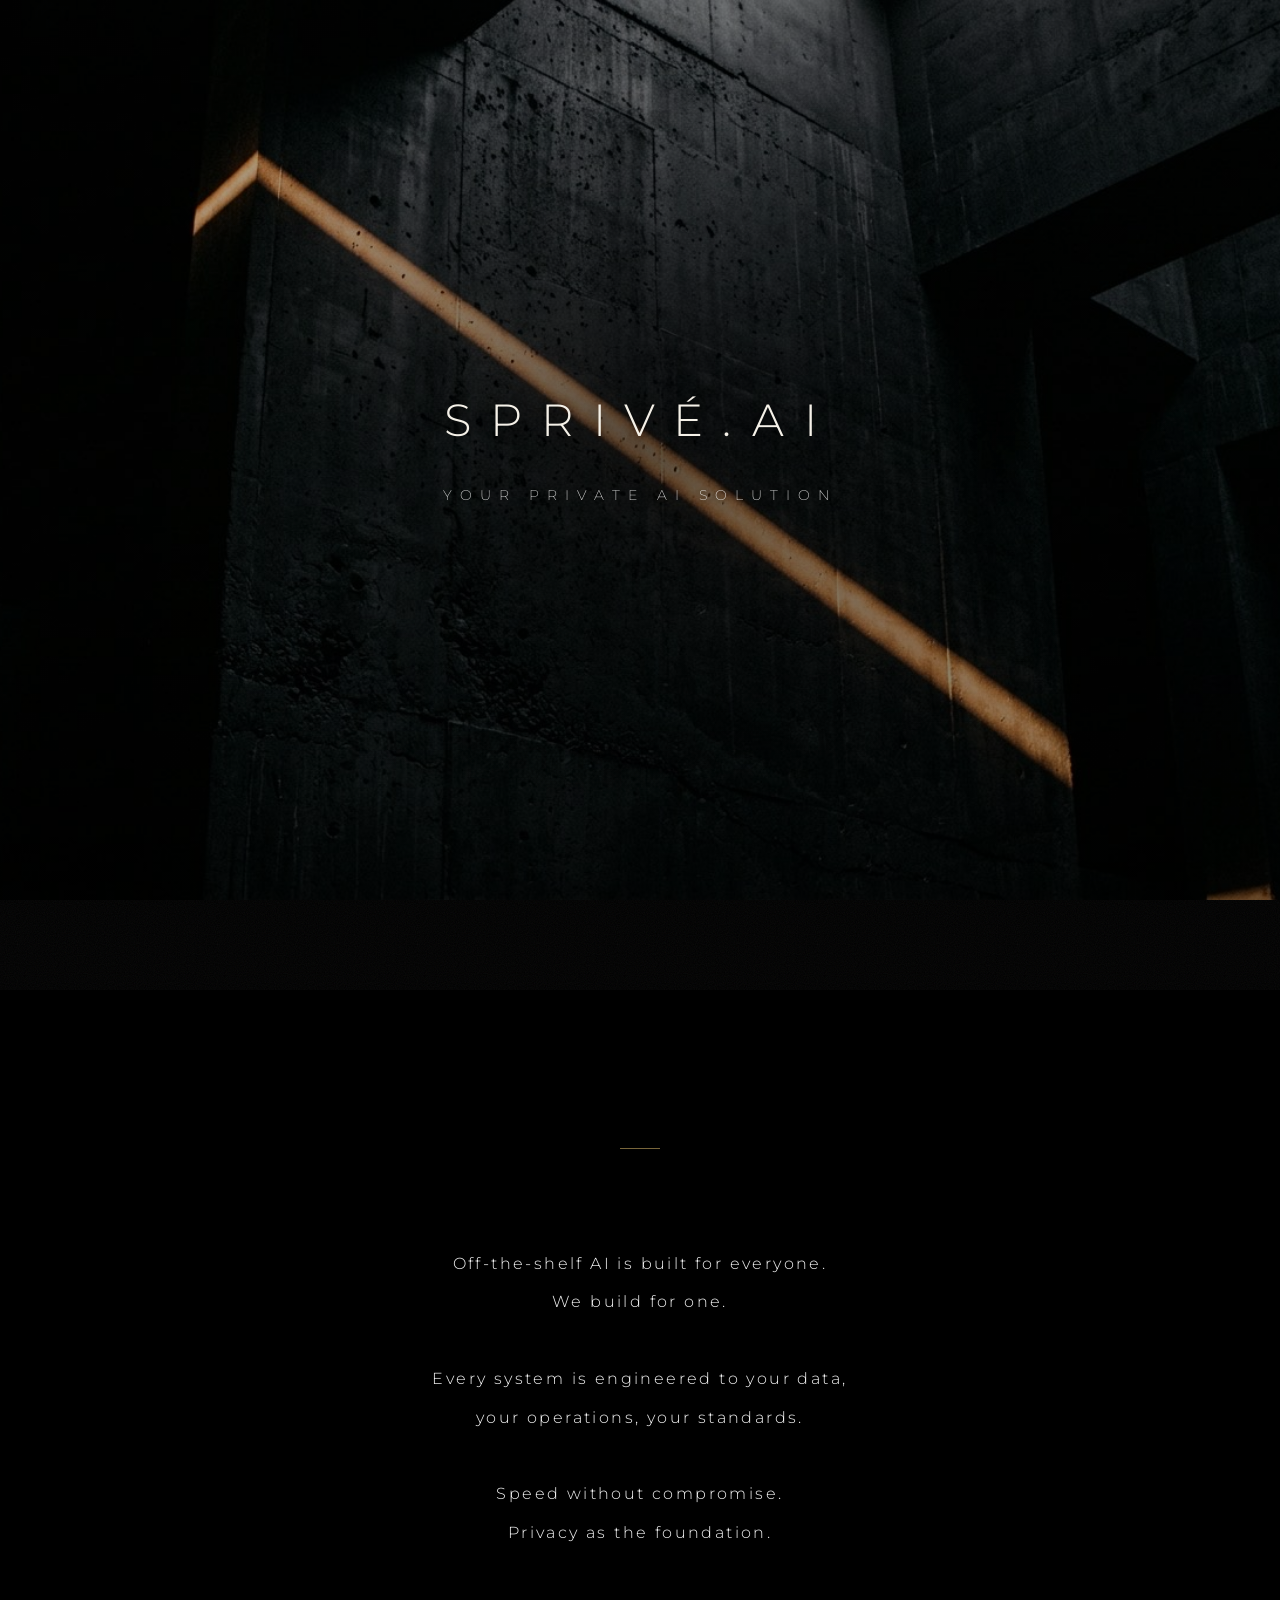
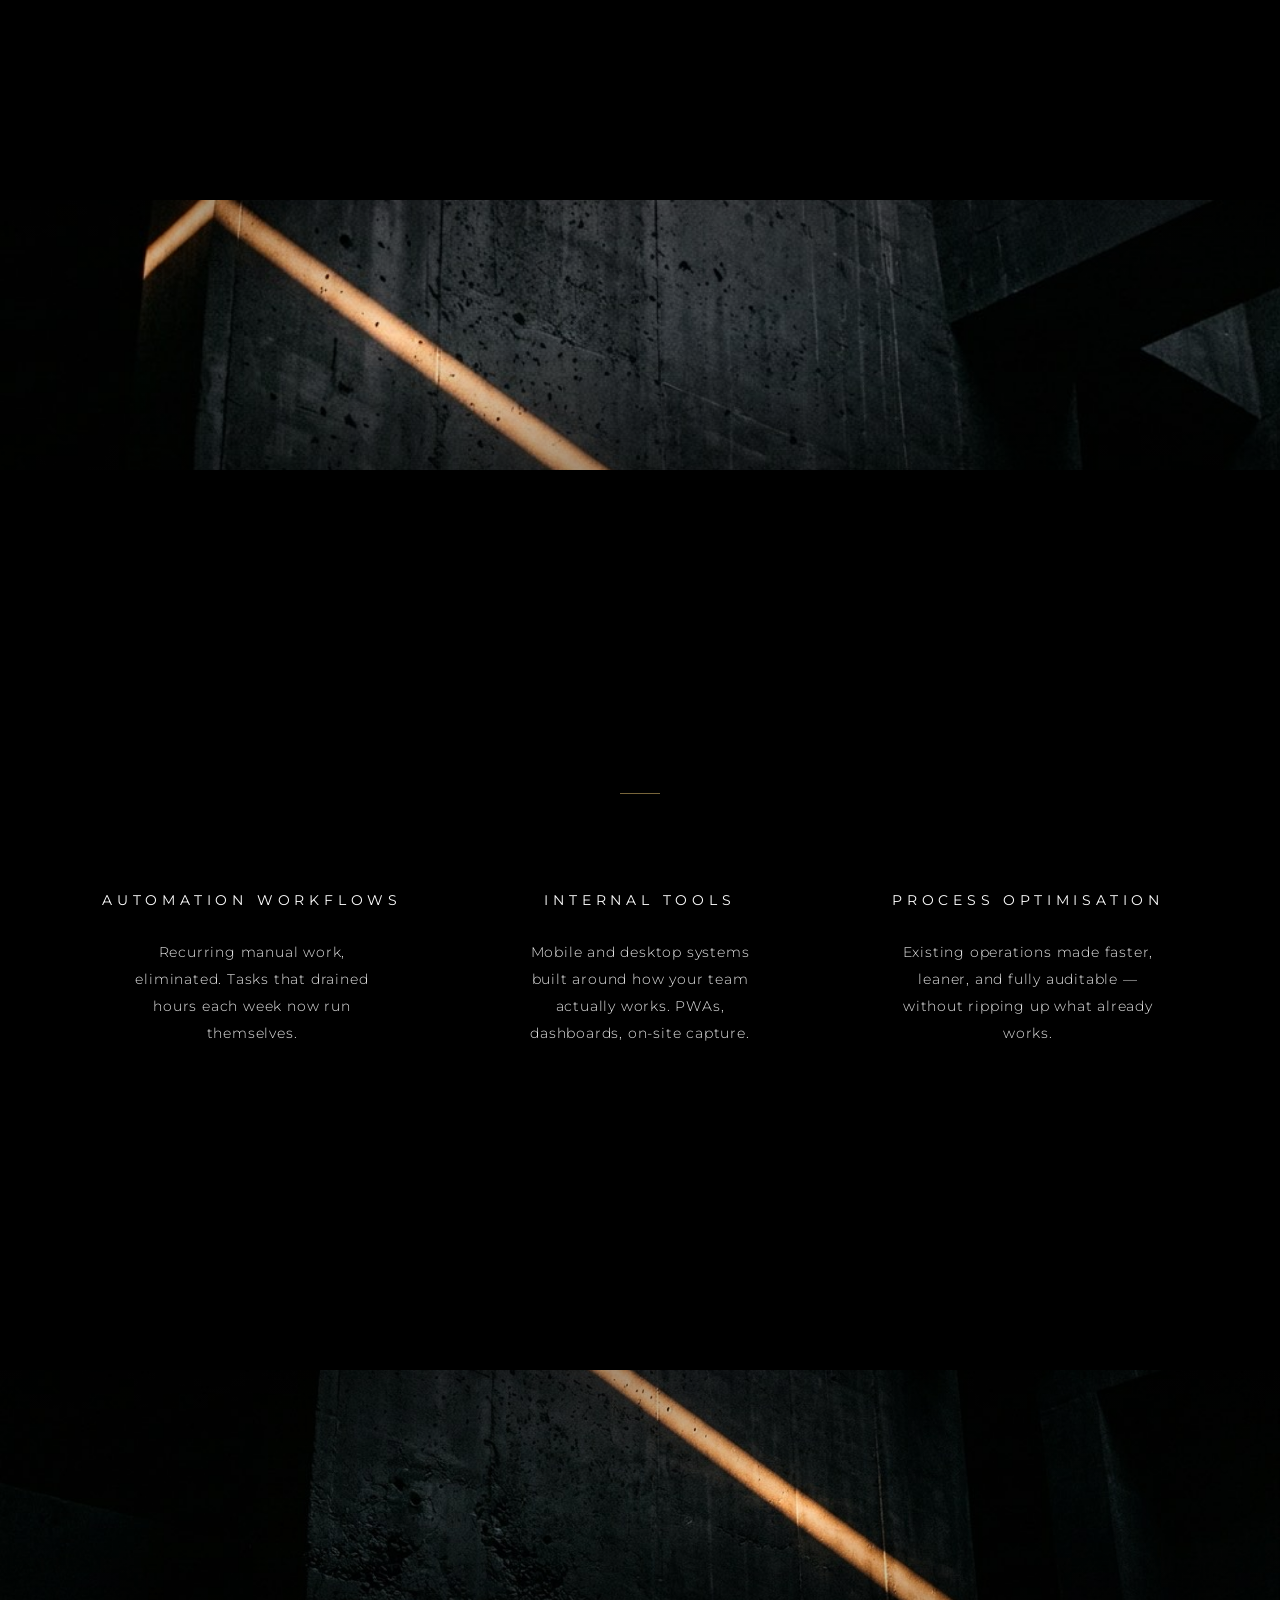
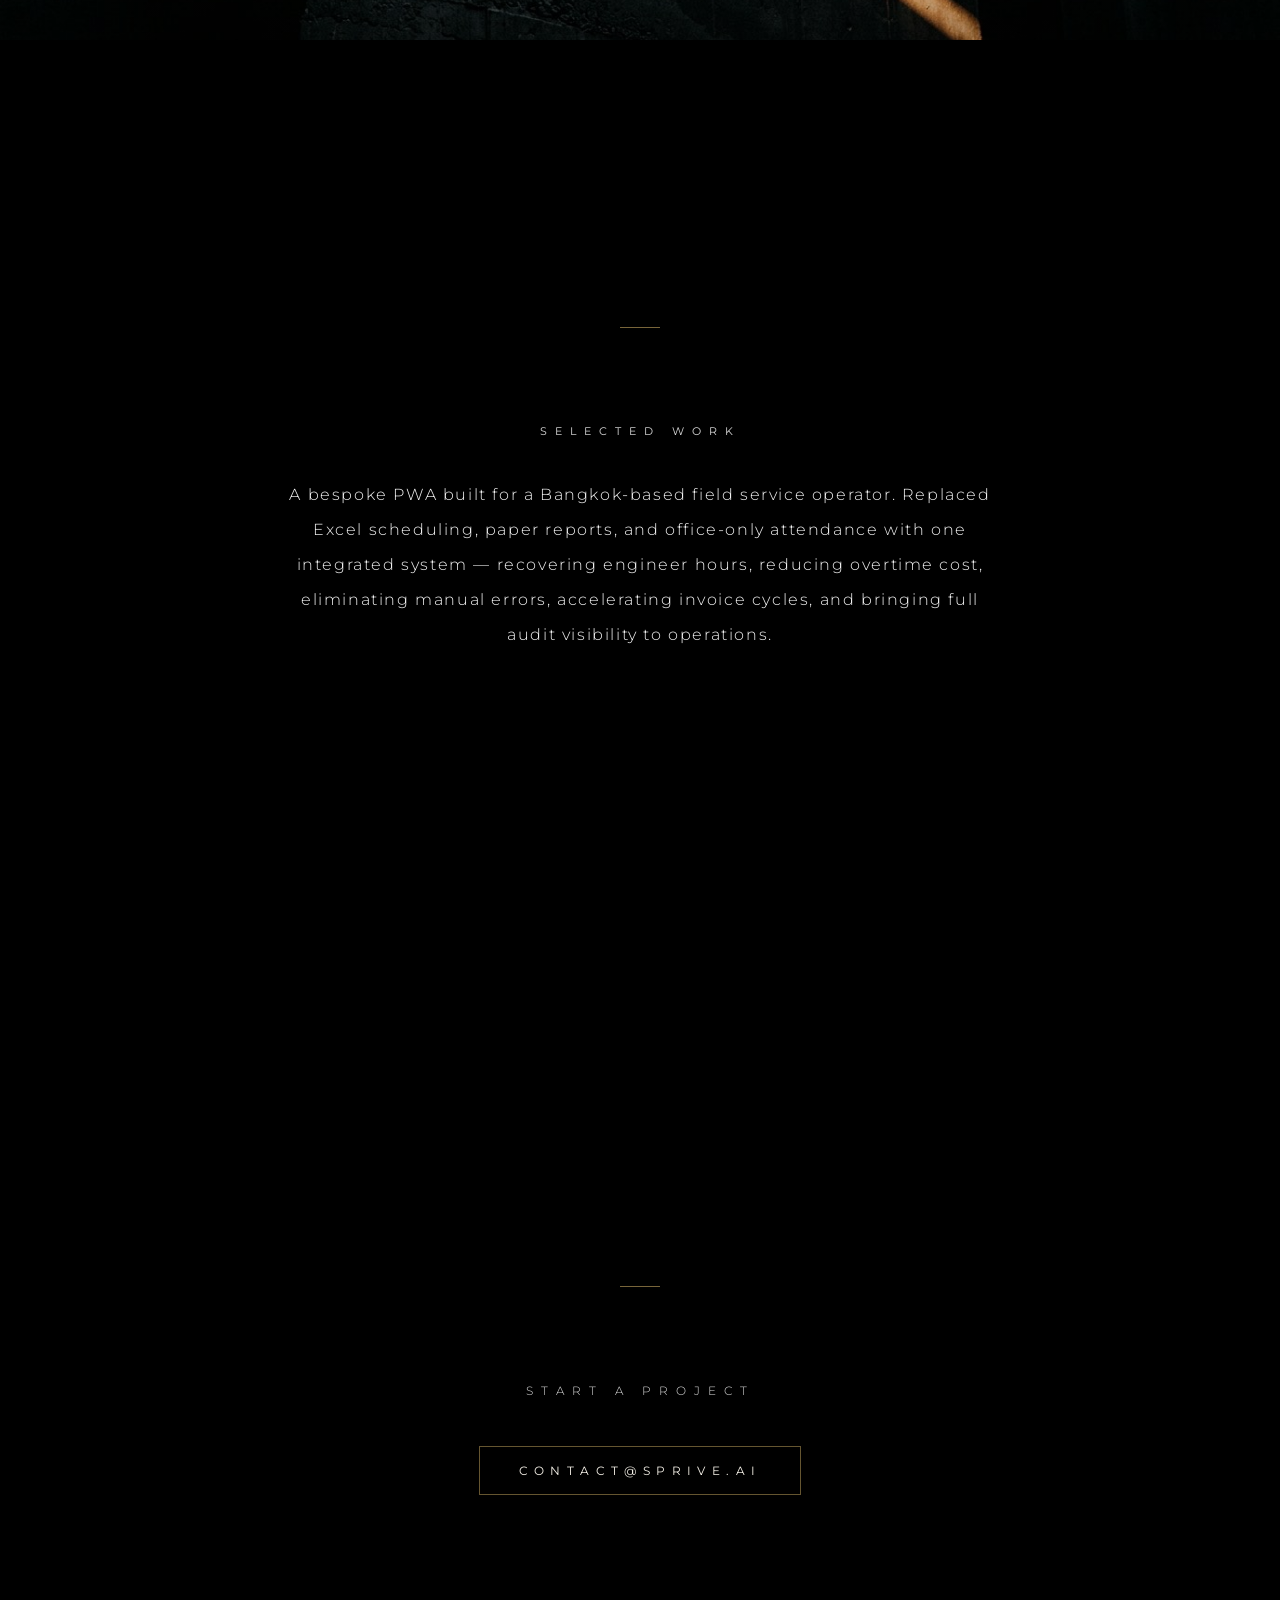
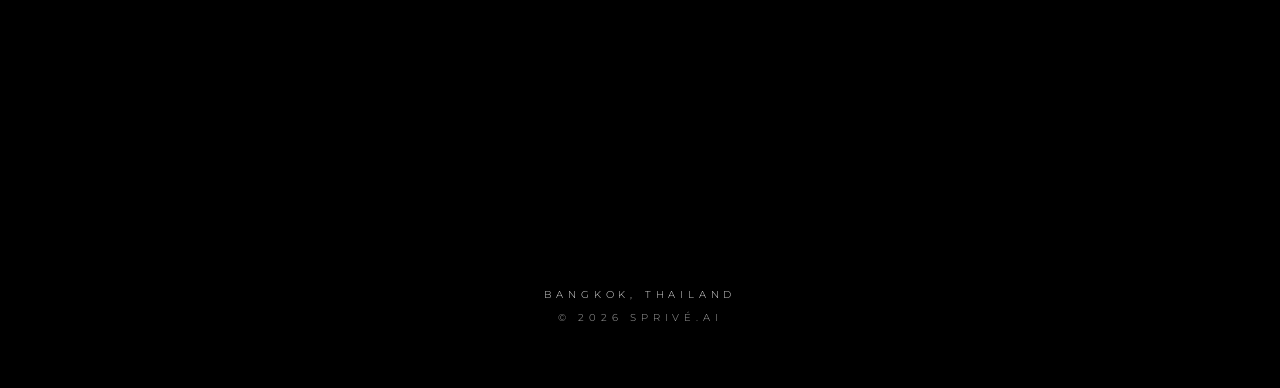
==== commit 5f75cfe0: "Atmospheric imagery: shared hero+break image, wordmark drop-shadow" ====
--- a/index.html
+++ b/index.html
@@ -61,11 +61,79 @@
             padding: 12vh 20px;
         }
 
-        /* HERO — original.html text logo */
+        /* HERO — text logo + atmospheric background.
+           Uses the same image as the breaks for unified atmosphere; this
+           framing shows the full composition (centered, normal zoom). */
+        .hero {
+            background-color: var(--bg-color);
+            background-image:
+                url('img/break-2.jpeg'),
+                radial-gradient(ellipse 80% 60% at 35% 45%, rgba(80, 60, 25, 0.45) 0%, transparent 70%),
+                radial-gradient(ellipse 80% 60% at 70% 70%, rgba(40, 30, 15, 0.35) 0%, transparent 60%);
+            background-size: cover, 100% 100%, 100% 100%;
+            background-position: center, center, center;
+            background-repeat: no-repeat;
+            overflow: hidden;
+            position: relative;
+        }
+
+        .hero::before {
+            content: '';
+            position: absolute;
+            inset: 0;
+            background:
+                radial-gradient(ellipse 65% 55% at center 50%, rgba(0, 0, 0, 0.55) 0%, transparent 75%),
+                linear-gradient(180deg, rgba(0, 0, 0, 0.4) 0%, rgba(0, 0, 0, 0.2) 50%, rgba(0, 0, 0, 0.55) 100%);
+            pointer-events: none;
+            z-index: 1;
+        }
+
         .hero .container {
             text-align: center;
             opacity: 0;
             animation: elegantFadeIn 3s cubic-bezier(0.4, 0, 0.2, 1) forwards;
+            position: relative;
+            z-index: 2;
+        }
+
+        /* IMAGE-BREAK — atmospheric visual breath between text sections */
+        .image-break {
+            position: relative;
+            z-index: 10;
+            min-height: 30vh;
+            background-color: var(--bg-color);
+            background-size: cover;
+            background-position: center;
+            background-repeat: no-repeat;
+            overflow: hidden;
+        }
+
+        .image-break::after {
+            content: '';
+            position: absolute;
+            inset: 0;
+            background: linear-gradient(180deg, rgba(0, 0, 0, 0.35) 0%, transparent 50%, rgba(0, 0, 0, 0.35) 100%);
+            pointer-events: none;
+        }
+
+        /* Both breaks use the same source image (same atmosphere)
+           but different position + zoom so they read as distinct angles. */
+        .image-break-1 {
+            background-image:
+                url('img/break-2.jpeg'),
+                radial-gradient(ellipse at 30% 50%, rgba(80, 60, 25, 0.3) 0%, transparent 60%),
+                linear-gradient(135deg, #1a1410 0%, #050300 100%);
+            background-size: 140% auto, cover, cover;
+            background-position: center 25%, center, center;
+        }
+
+        .image-break-2 {
+            background-image:
+                url('img/break-2.jpeg'),
+                radial-gradient(ellipse at 70% 50%, rgba(60, 50, 80, 0.22) 0%, transparent 60%),
+                linear-gradient(135deg, #14141a 0%, #050508 100%);
+            background-size: cover, cover, cover;
+            background-position: center 75%, center, center;
         }
 
         .brand {
@@ -90,6 +158,7 @@
             background-clip: text;
             -webkit-text-fill-color: transparent;
             animation: brandShimmer 9s ease-in-out infinite;
+            filter: drop-shadow(0 2px 8px rgba(0, 0, 0, 0.7)) drop-shadow(0 0 24px rgba(0, 0, 0, 0.5));
         }
 
         @keyframes brandShimmer {
@@ -106,10 +175,11 @@
             font-weight: 200;
             letter-spacing: 0.5rem;
             text-transform: uppercase;
-            color: rgba(255, 255, 255, 0.9);
+            color: rgba(255, 255, 255, 0.95);
             max-width: 540px;
             margin: 0 auto;
             height: 1.2rem;
+            text-shadow: 0 1px 4px rgba(0, 0, 0, 0.7), 0 0 16px rgba(0, 0, 0, 0.5);
         }
 
         .tagline-line {
@@ -331,6 +401,9 @@
             .hero {
                 min-height: 100vh;
             }
+            .image-break {
+                min-height: 20vh;
+            }
             .brand {
                 font-size: 1.6rem;
                 letter-spacing: 0.6rem;
@@ -391,6 +464,8 @@
             <p>Speed without compromise.<br>Privacy as the foundation.</p>
         </div>
     </section>
+
+    <section class="image-break image-break-1 reveal" aria-hidden="true"></section>
 
     <section class="services reveal">
         <div class="inner">
@@ -412,6 +487,8 @@
         </div>
     </section>
 
+    <section class="image-break image-break-2 reveal" aria-hidden="true"></section>
+
     <section class="selected-work reveal">
         <div class="inner">
             <div class="divider"></div>
@@ -495,7 +572,7 @@
         // Tagline rotation — works even with prefers-reduced-motion (instant swap if so)
         const taglines = [
             'Your Private AI Solution',
-            'Bespoke AI for Your Business'
+            'Bespoke for Your Business'
         ];
         const taglineEl = document.querySelector('.tagline-line');
         let taglineIndex = 0;
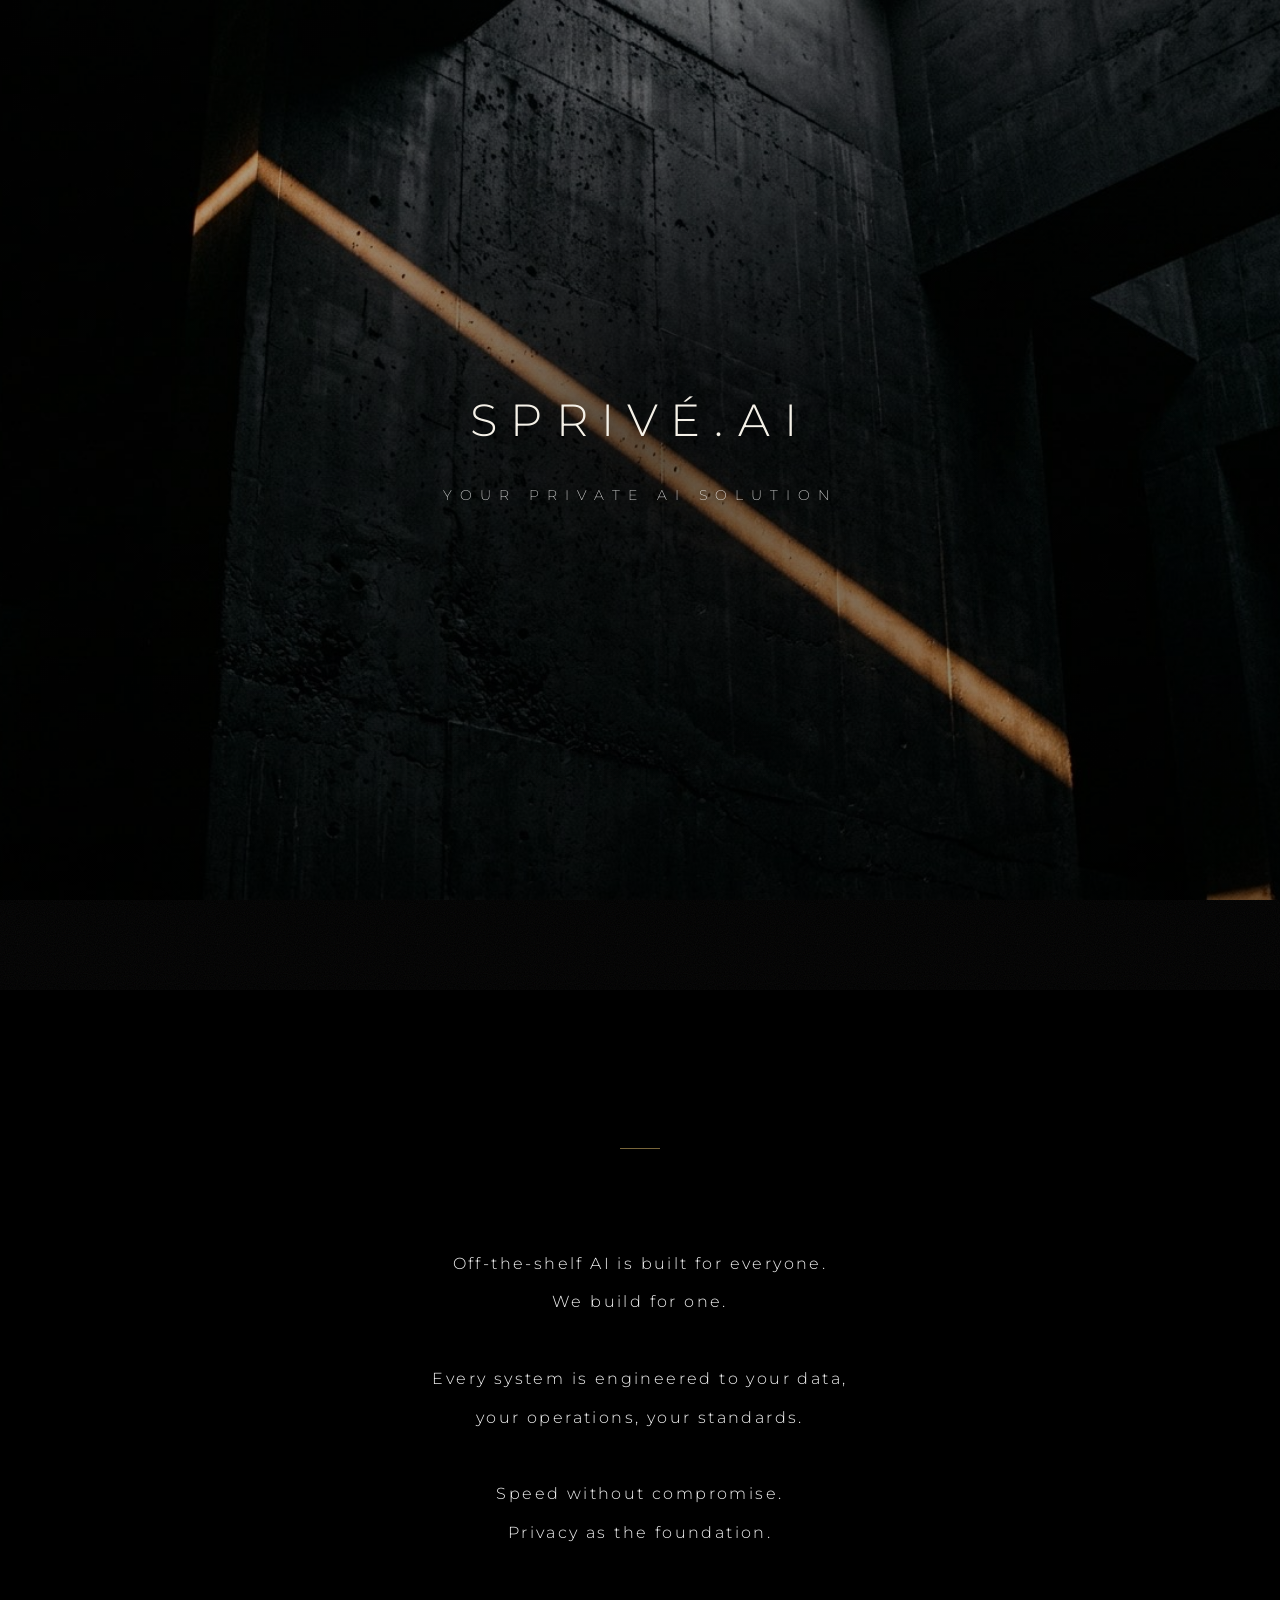
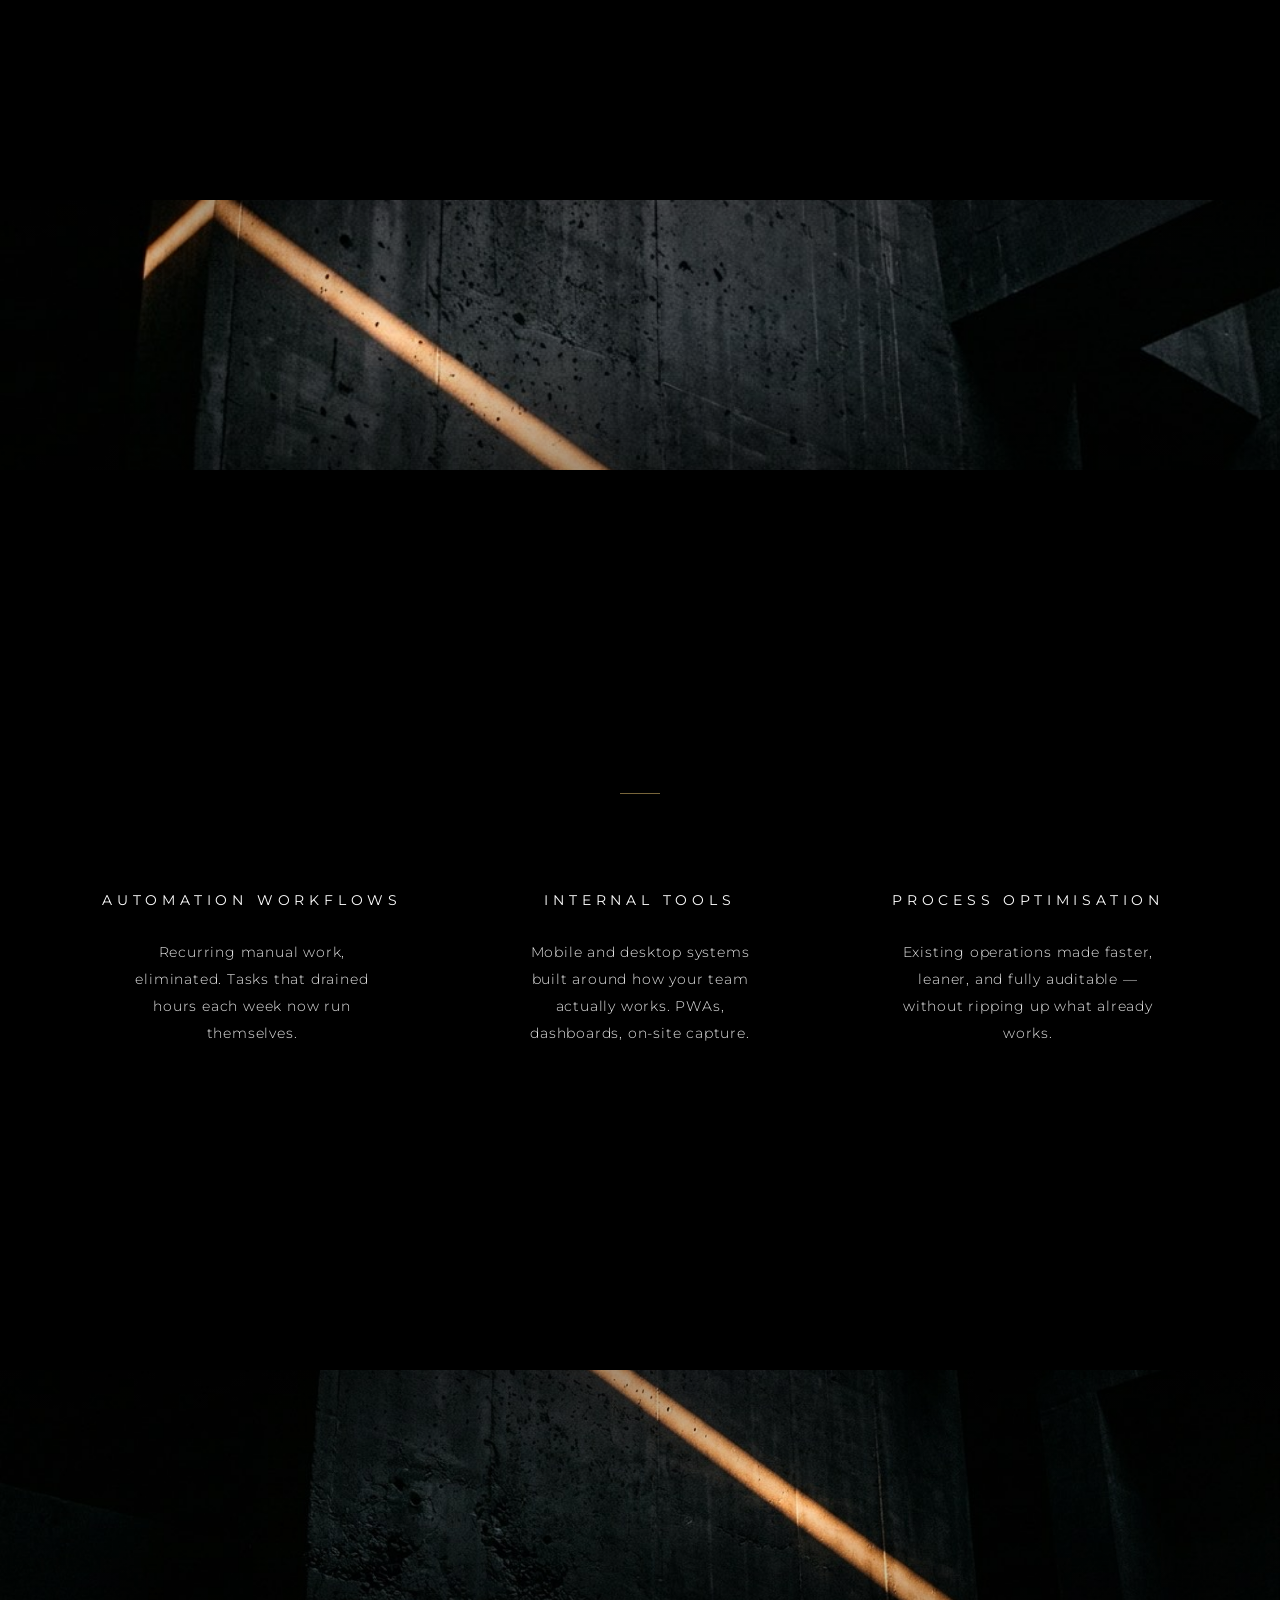
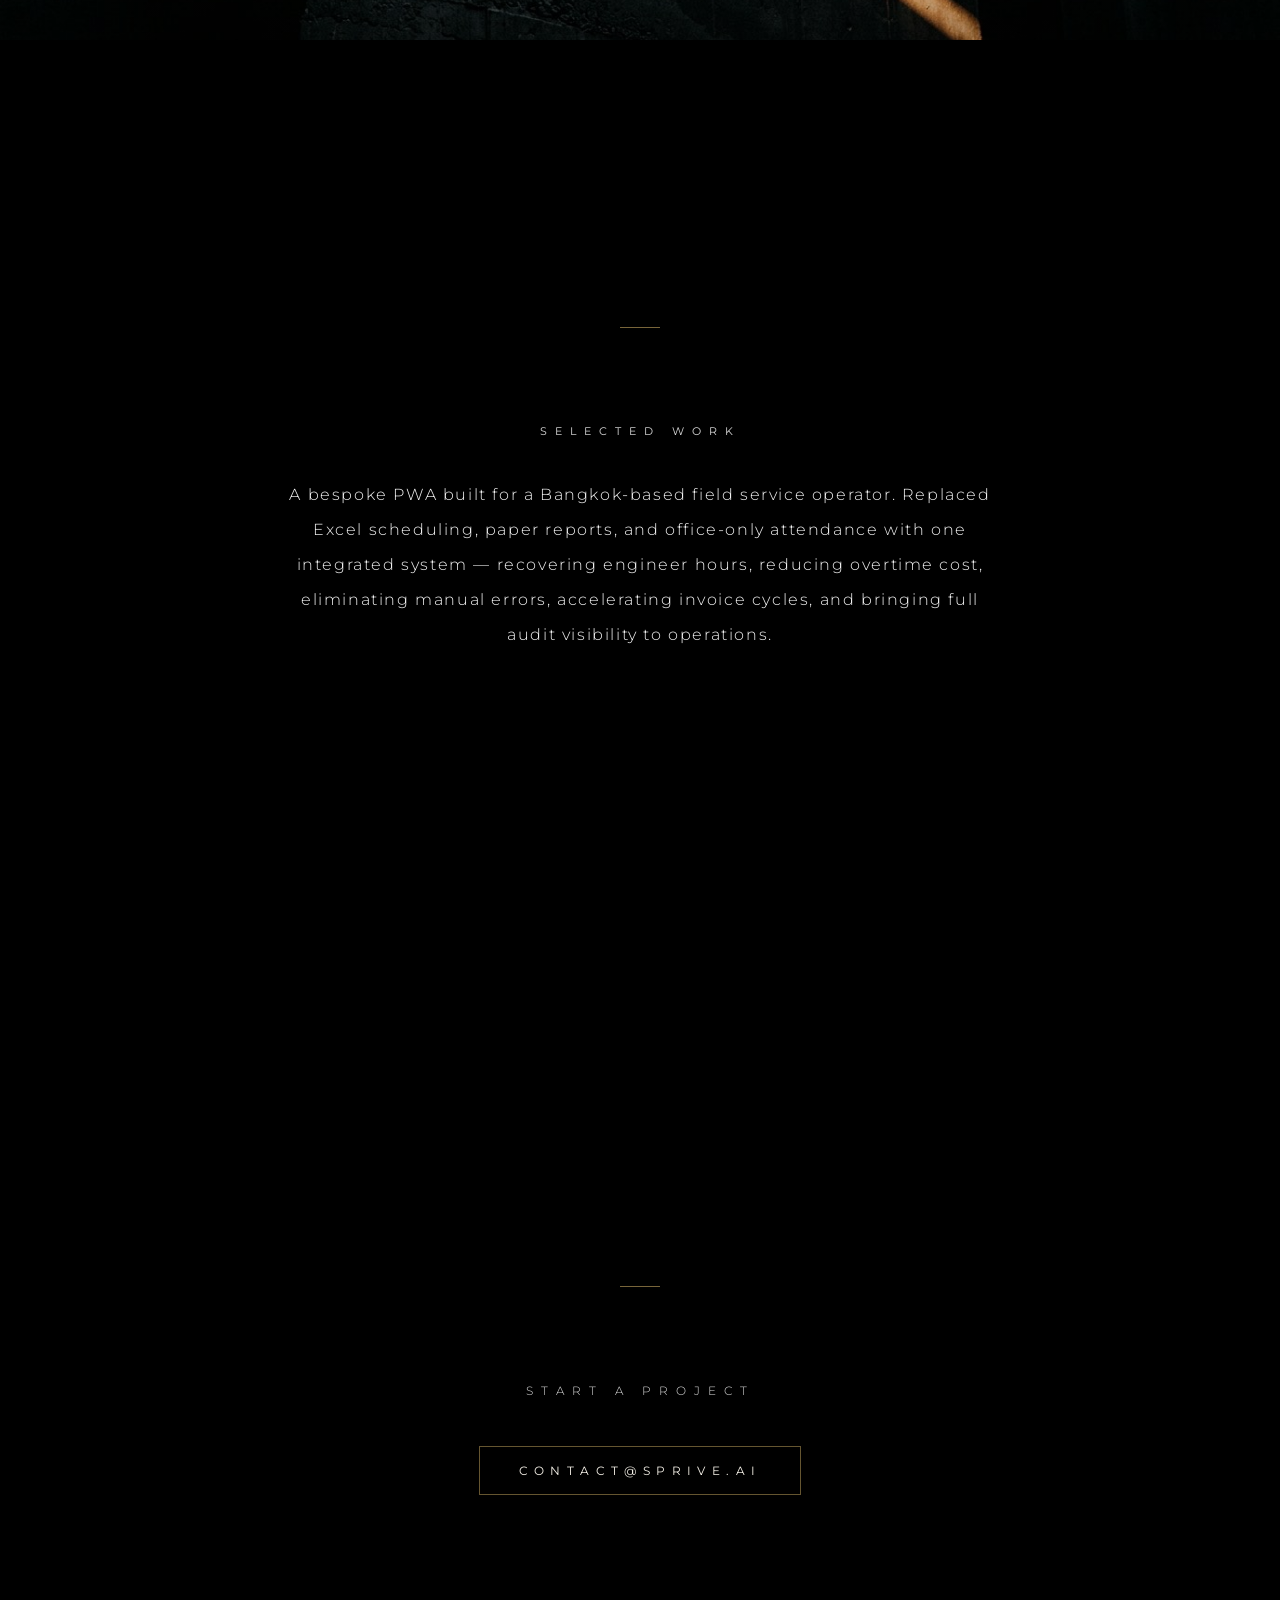
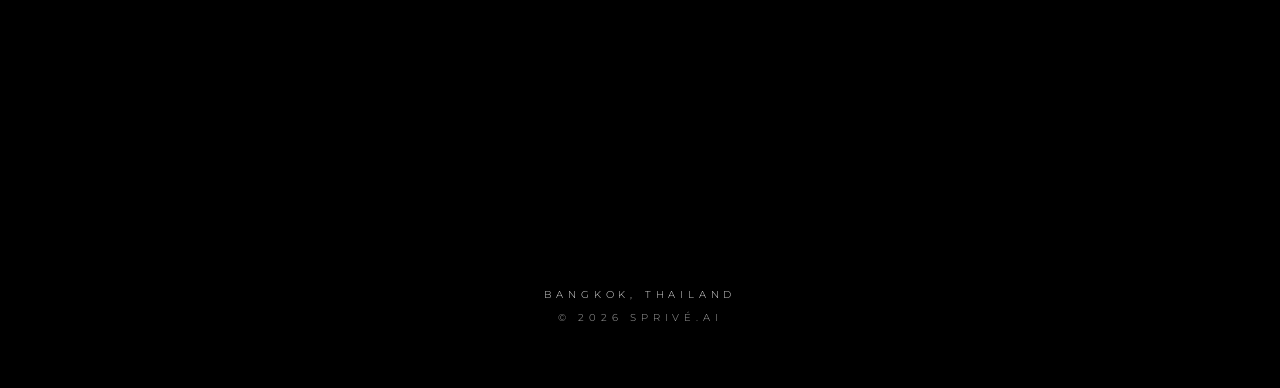
==== commit 227348c1: "Tighten SPRIVÉ.AI wordmark letter-spacing to 0.3em Matches the brand kit (_company/brand) and the PD" ====
--- a/index.html
+++ b/index.html
@@ -139,7 +139,7 @@
         .brand {
             font-size: 2.8rem;
             font-weight: 300;
-            letter-spacing: 1.2rem;
+            letter-spacing: 0.3em;
             text-transform: uppercase;
             margin-bottom: 2.5rem;
             white-space: nowrap;
@@ -406,7 +406,7 @@
             }
             .brand {
                 font-size: 1.6rem;
-                letter-spacing: 0.6rem;
+                letter-spacing: 0.3em;
             }
             .tagline {
                 font-size: 0.65rem;
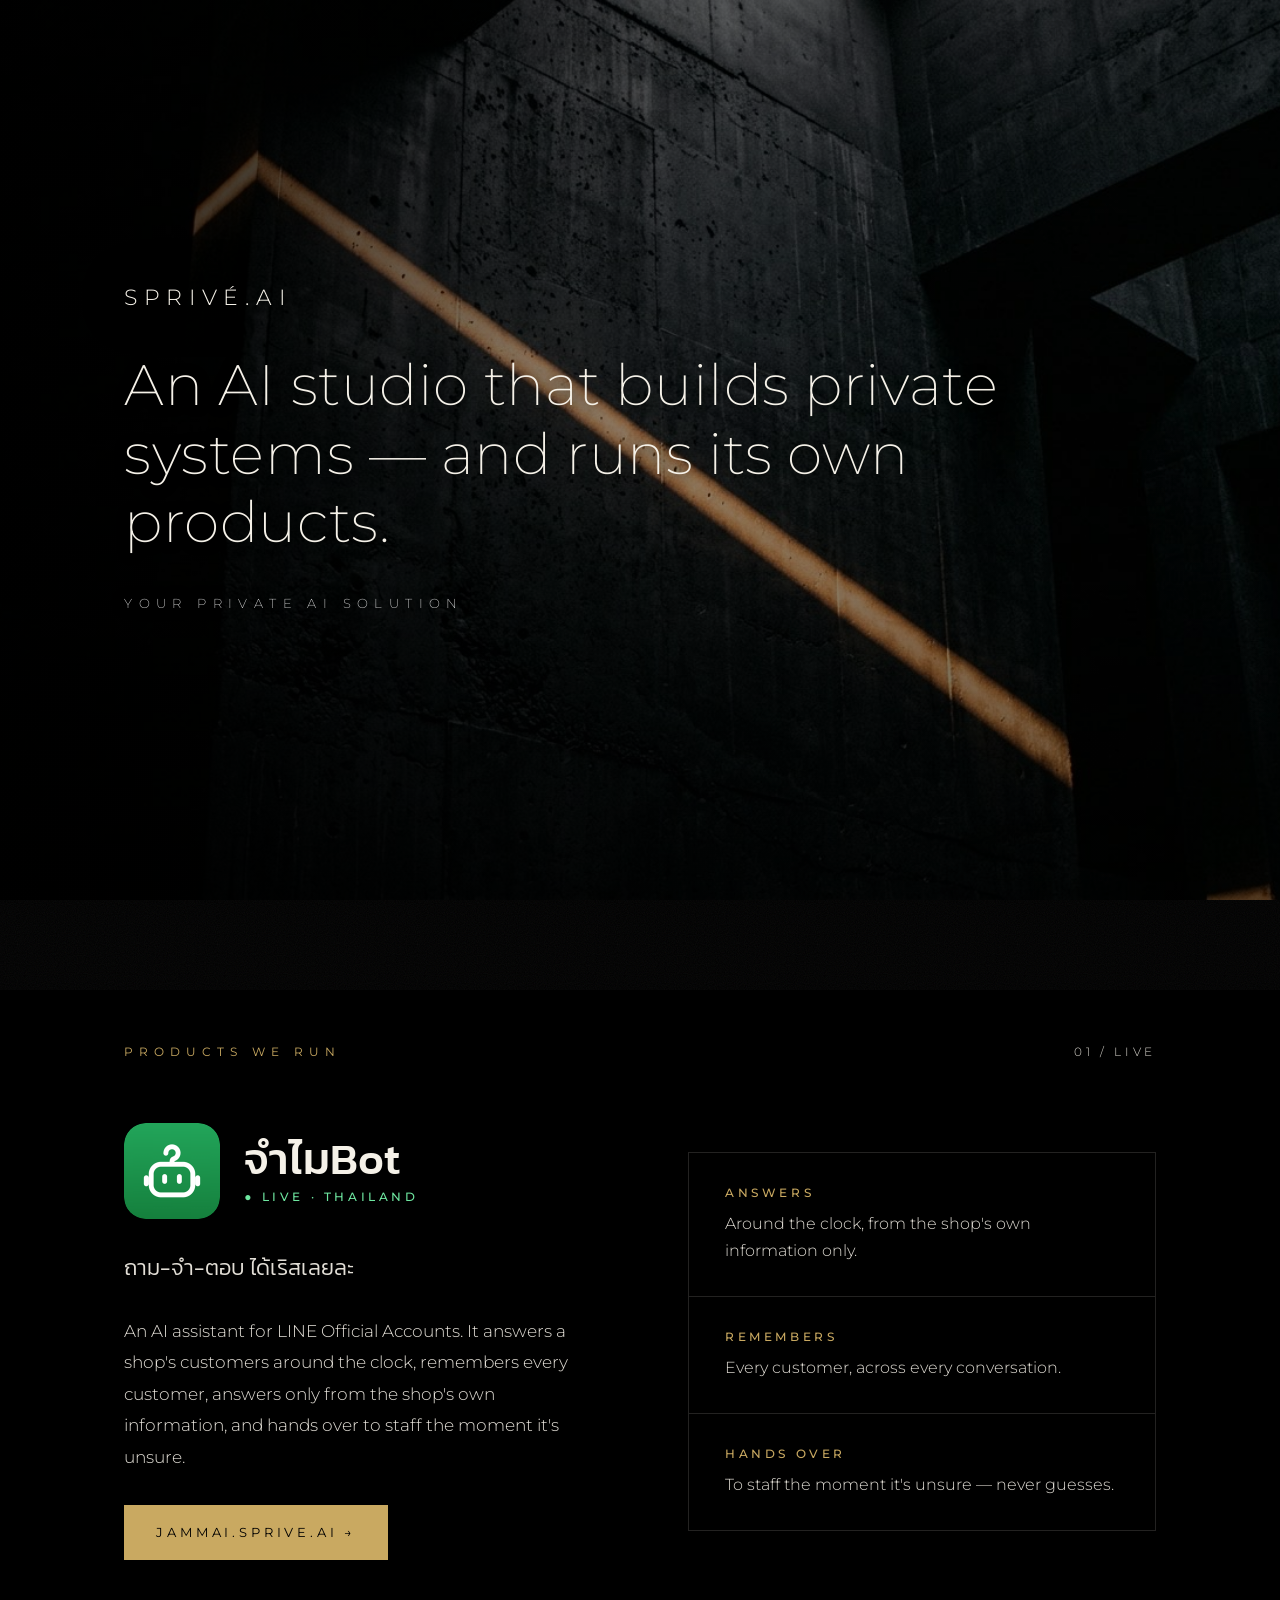
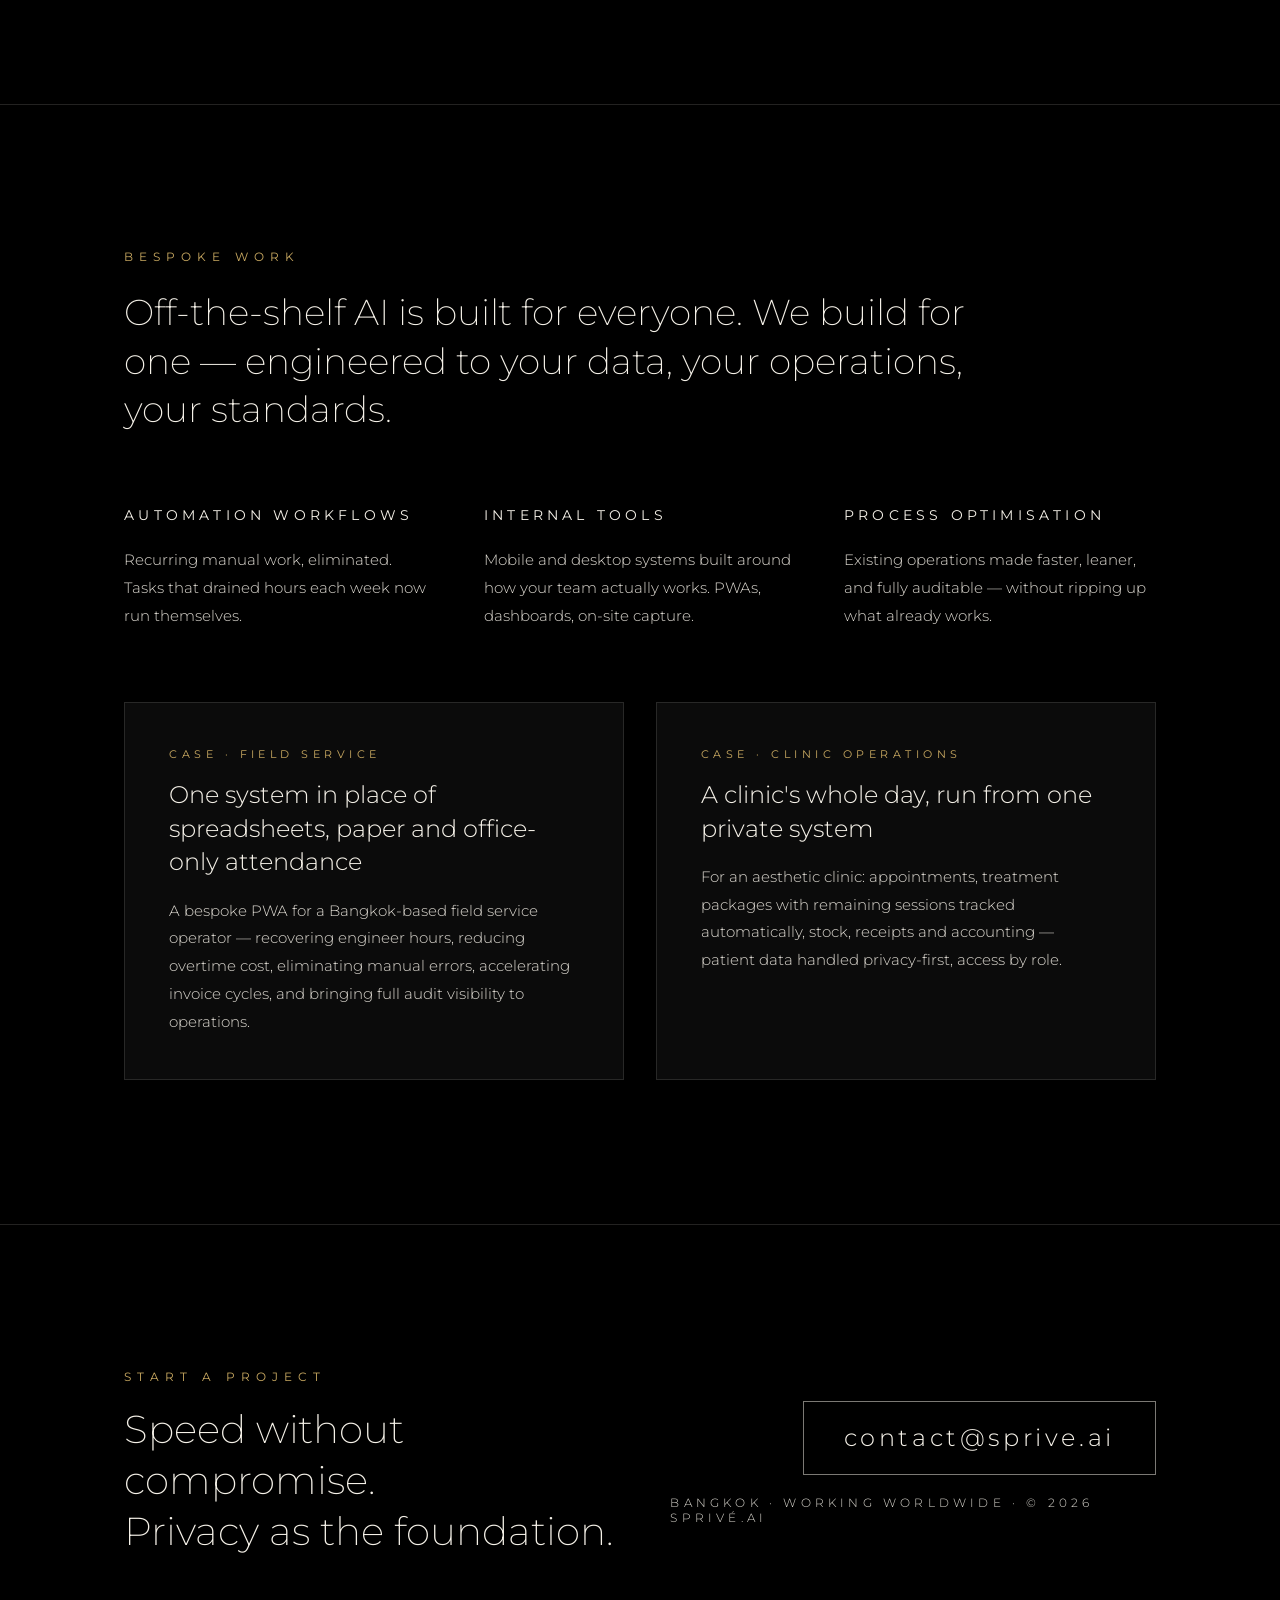
==== commit 23fceb3e: "Redesign: Direction B — studio + products Left-aligned hero statement, "Products we run" section fea" ====
--- a/index.html
+++ b/index.html
@@ -3,16 +3,34 @@
 <head>
     <meta charset="UTF-8">
     <meta name="viewport" content="width=device-width, initial-scale=1.0">
-    <title>SPRIVÉ.AI</title>
+    <title>SPRIVÉ.AI — Private AI systems, built for one business</title>
+    <meta name="description" content="SPRIVÉ.AI is an AI studio that builds private systems for businesses — automation workflows, internal tools and process optimisation — and runs its own products, including จำไมBot.">
+    <link rel="canonical" href="https://sprive.ai/">
+    <meta property="og:type" content="website">
+    <meta property="og:url" content="https://sprive.ai/">
+    <meta property="og:title" content="SPRIVÉ.AI — Your Private AI Solution">
+    <meta property="og:description" content="An AI studio that builds private systems — and runs its own products.">
+    <meta property="og:image" content="https://sprive.ai/img/og-image.png">
+    <meta property="og:image:width" content="1200">
+    <meta property="og:image:height" content="630">
+    <meta name="twitter:card" content="summary_large_image">
+    <meta name="twitter:image" content="https://sprive.ai/img/og-image.png">
+    <link rel="icon" type="image/png" sizes="32x32" href="img/favicon-32.png">
+    <link rel="icon" type="image/png" sizes="48x48" href="img/favicon-48.png">
+    <link rel="apple-touch-icon" href="img/apple-touch-icon.png">
     <link rel="preconnect" href="https://fonts.googleapis.com">
     <link rel="preconnect" href="https://fonts.gstatic.com" crossorigin>
-    <link href="https://fonts.googleapis.com/css2?family=Montserrat:wght@200;300;400&display=swap" rel="stylesheet">
+    <link href="https://fonts.googleapis.com/css2?family=Montserrat:wght@200;300;400;500&family=Kanit:wght@300;500&display=swap" rel="stylesheet">
     <style>
         :root {
             --bg-color: #000000;
             --text-color: #f5f1e8;
             --accent-gold: #c9a961;
+            --jammai-mint: #6ee7a0;
+            --line: rgba(245, 241, 232, 0.14);
             --font-main: 'Montserrat', sans-serif;
+            --font-thai: 'Kanit', sans-serif;
+            --gutter: clamp(24px, 9.7vw, 140px);
         }
 
         * {
@@ -54,27 +72,32 @@
         section {
             position: relative;
             z-index: 10;
+            padding: 16vh var(--gutter);
+        }
+
+        .eyebrow {
+            font-size: 0.75rem;
+            font-weight: 400;
+            letter-spacing: 0.5em;
+            text-transform: uppercase;
+            color: var(--accent-gold);
+        }
+
+        .rule-top {
+            border-top: 1px solid var(--line);
+        }
+
+        /* HERO — left-aligned statement over the atmospheric image */
+        .hero {
             min-height: 100vh;
             display: flex;
-            justify-content: center;
             align-items: center;
-            padding: 12vh 20px;
-        }
-
-        /* HERO — text logo + atmospheric background.
-           Uses the same image as the breaks for unified atmosphere; this
-           framing shows the full composition (centered, normal zoom). */
-        .hero {
             background-color: var(--bg-color);
-            background-image:
-                url('img/break-2.jpeg'),
-                radial-gradient(ellipse 80% 60% at 35% 45%, rgba(80, 60, 25, 0.45) 0%, transparent 70%),
-                radial-gradient(ellipse 80% 60% at 70% 70%, rgba(40, 30, 15, 0.35) 0%, transparent 60%);
-            background-size: cover, 100% 100%, 100% 100%;
-            background-position: center, center, center;
+            background-image: url('img/break-2.jpeg');
+            background-size: cover;
+            background-position: center;
             background-repeat: no-repeat;
             overflow: hidden;
-            position: relative;
         }
 
         .hero::before {
@@ -82,76 +105,32 @@
             position: absolute;
             inset: 0;
             background:
-                radial-gradient(ellipse 65% 55% at center 50%, rgba(0, 0, 0, 0.55) 0%, transparent 75%),
-                linear-gradient(180deg, rgba(0, 0, 0, 0.4) 0%, rgba(0, 0, 0, 0.2) 50%, rgba(0, 0, 0, 0.55) 100%);
+                linear-gradient(90deg, rgba(0, 0, 0, 0.85) 0%, rgba(0, 0, 0, 0.35) 55%, rgba(0, 0, 0, 0.1) 100%),
+                linear-gradient(180deg, rgba(0, 0, 0, 0.3) 0%, transparent 40%, rgba(0, 0, 0, 0.6) 100%);
             pointer-events: none;
             z-index: 1;
         }
 
         .hero .container {
-            text-align: center;
+            position: relative;
+            z-index: 2;
+            display: flex;
+            flex-direction: column;
+            gap: 2.5rem;
+            max-width: 880px;
             opacity: 0;
             animation: elegantFadeIn 3s cubic-bezier(0.4, 0, 0.2, 1) forwards;
-            position: relative;
-            z-index: 2;
-        }
-
-        /* IMAGE-BREAK — atmospheric visual breath between text sections */
-        .image-break {
-            position: relative;
-            z-index: 10;
-            min-height: 30vh;
-            background-color: var(--bg-color);
-            background-size: cover;
-            background-position: center;
-            background-repeat: no-repeat;
-            overflow: hidden;
-        }
-
-        .image-break::after {
-            content: '';
-            position: absolute;
-            inset: 0;
-            background: linear-gradient(180deg, rgba(0, 0, 0, 0.35) 0%, transparent 50%, rgba(0, 0, 0, 0.35) 100%);
-            pointer-events: none;
-        }
-
-        /* Both breaks use the same source image (same atmosphere)
-           but different position + zoom so they read as distinct angles. */
-        .image-break-1 {
-            background-image:
-                url('img/break-2.jpeg'),
-                radial-gradient(ellipse at 30% 50%, rgba(80, 60, 25, 0.3) 0%, transparent 60%),
-                linear-gradient(135deg, #1a1410 0%, #050300 100%);
-            background-size: 140% auto, cover, cover;
-            background-position: center 25%, center, center;
-        }
-
-        .image-break-2 {
-            background-image:
-                url('img/break-2.jpeg'),
-                radial-gradient(ellipse at 70% 50%, rgba(60, 50, 80, 0.22) 0%, transparent 60%),
-                linear-gradient(135deg, #14141a 0%, #050508 100%);
-            background-size: cover, cover, cover;
-            background-position: center 75%, center, center;
         }
 
         .brand {
-            font-size: 2.8rem;
+            align-self: flex-start;
+            font-size: 1.375rem;
             font-weight: 300;
             letter-spacing: 0.3em;
             text-transform: uppercase;
-            margin-bottom: 2.5rem;
             white-space: nowrap;
             color: var(--text-color);
-            background: linear-gradient(
-                100deg,
-                #f5f1e8 0%,
-                #f5f1e8 35%,
-                #c9a961 50%,
-                #f5f1e8 65%,
-                #f5f1e8 100%
-            );
+            background: linear-gradient(100deg, #f5f1e8 0%, #f5f1e8 35%, #c9a961 50%, #f5f1e8 65%, #f5f1e8 100%);
             background-size: 300% 100%;
             background-position: 100% 0;
             -webkit-background-clip: text;
@@ -166,18 +145,20 @@
             100%      { background-position: -100% 0; }
         }
 
-        .brand span {
-            margin-right: -0.2rem;
+        .hero-statement {
+            font-size: clamp(2.1rem, 4.45vw, 4rem);
+            font-weight: 200;
+            line-height: 1.2;
+            letter-spacing: 0.01em;
+            text-shadow: 0 1px 12px rgba(0, 0, 0, 0.6);
         }
 
         .tagline {
-            font-size: 0.85rem;
+            font-size: 0.8rem;
             font-weight: 200;
-            letter-spacing: 0.5rem;
+            letter-spacing: 0.5em;
             text-transform: uppercase;
             color: rgba(255, 255, 255, 0.95);
-            max-width: 540px;
-            margin: 0 auto;
             height: 1.2rem;
             text-shadow: 0 1px 4px rgba(0, 0, 0, 0.7), 0 0 16px rgba(0, 0, 0, 0.5);
         }
@@ -208,58 +189,158 @@
             transform: translateY(0);
         }
 
-        .divider {
-            width: 40px;
-            height: 1px;
-            background: rgba(201, 169, 97, 0.6);
-            margin: 0 auto 6rem;
-        }
-
-        /* MANIFESTO */
-        .manifesto .inner {
-            max-width: 720px;
-            text-align: center;
-        }
-
-        .manifesto p {
-            font-weight: 300;
+        /* PRODUCTS WE RUN */
+        .products-head {
+            display: flex;
+            justify-content: space-between;
+            align-items: baseline;
+            gap: 1rem;
+            margin-bottom: 4rem;
+        }
+
+        .products-count {
+            font-size: 0.75rem;
+            font-weight: 300;
+            letter-spacing: 0.3em;
+            text-transform: uppercase;
+            color: rgba(245, 241, 232, 0.88);
+        }
+
+        .product {
+            display: grid;
+            grid-template-columns: repeat(2, minmax(0, 1fr));
+            gap: 6rem;
+            align-items: center;
+        }
+
+        .product-main {
+            display: flex;
+            flex-direction: column;
+            gap: 2rem;
+        }
+
+        .product-id {
+            display: flex;
+            align-items: center;
+            gap: 1.5rem;
+        }
+
+        .product-id img {
+            width: 96px;
+            height: 96px;
+            border-radius: 22px;
+        }
+
+        .product-name {
+            font-family: var(--font-thai);
+            font-size: 2.75rem;
+            font-weight: 500;
+            line-height: 1;
+        }
+
+        .product-status {
+            display: inline-block;
+            margin-top: 0.5rem;
+            font-size: 0.75rem;
+            font-weight: 500;
+            letter-spacing: 0.3em;
+            text-transform: uppercase;
+            color: var(--jammai-mint);
+        }
+
+        .product-tagline {
+            font-family: var(--font-thai);
+            font-size: 1.375rem;
+            font-weight: 300;
+            color: rgba(245, 241, 232, 0.92);
+        }
+
+        .product-body {
+            font-size: 1.0625rem;
+            font-weight: 300;
+            line-height: 1.85;
+            color: rgba(245, 241, 232, 0.92);
+        }
+
+        .product-cta {
+            align-self: flex-start;
+            font-size: 0.8rem;
+            font-weight: 400;
+            letter-spacing: 0.3em;
+            text-transform: uppercase;
+            text-decoration: none;
+            color: #000000;
+            background: var(--accent-gold);
+            padding: 1.25rem 2rem;
+            transition: background 0.5s ease, letter-spacing 0.5s ease;
+        }
+
+        .product-cta:hover {
+            background: var(--text-color);
+            letter-spacing: 0.35em;
+        }
+
+        .product-traits {
+            border: 1px solid var(--line);
+        }
+
+        .trait {
+            padding: 2rem 2.25rem;
+            display: flex;
+            flex-direction: column;
+            gap: 0.6rem;
+        }
+
+        .trait + .trait {
+            border-top: 1px solid var(--line);
+        }
+
+        .trait-label {
+            font-size: 0.75rem;
+            font-weight: 500;
+            letter-spacing: 0.3em;
+            text-transform: uppercase;
+            color: var(--accent-gold);
+        }
+
+        .trait-body {
             font-size: 1rem;
-            letter-spacing: 0.15rem;
-            line-height: 2.4;
-            color: rgba(255, 255, 255, 0.95);
-        }
-
-        .manifesto p + p {
-            margin-top: 2.4rem;
-        }
-
-        /* SERVICES TRIO */
-        .services .inner {
-            max-width: 1100px;
-            width: 100%;
-            text-align: center;
+            font-weight: 300;
+            line-height: 1.7;
+            color: rgba(245, 241, 232, 0.9);
+        }
+
+        /* BESPOKE WORK */
+        .bespoke-intro {
+            display: flex;
+            flex-direction: column;
+            gap: 1.5rem;
+            margin-bottom: 4.5rem;
+        }
+
+        .bespoke-statement {
+            max-width: 900px;
+            font-size: clamp(1.6rem, 2.8vw, 2.5rem);
+            font-weight: 200;
+            line-height: 1.35;
         }
 
         .services-grid {
             display: grid;
-            grid-template-columns: repeat(3, 1fr);
-            gap: 4rem;
-        }
-
-        .service-card {
-            text-align: center;
+            grid-template-columns: repeat(3, minmax(0, 1fr));
+            gap: 3rem;
+            margin-bottom: 4.5rem;
         }
 
         .service-card .label {
             display: inline-block;
             position: relative;
-            font-size: 0.9rem;
+            font-size: 0.875rem;
             font-weight: 400;
-            letter-spacing: 0.3rem;
-            text-transform: uppercase;
-            margin-bottom: 1.5rem;
+            letter-spacing: 0.3em;
+            text-transform: uppercase;
+            margin-bottom: 1rem;
             padding-bottom: 6px;
-            color: rgba(255, 255, 255, 1);
         }
 
         .service-card .label::after {
@@ -268,10 +349,9 @@
             width: 0;
             height: 1px;
             bottom: 0;
-            left: 50%;
+            left: 0;
             background-color: var(--accent-gold);
             transition: width 0.5s ease;
-            transform: translateX(-50%);
             opacity: 0.85;
         }
 
@@ -280,97 +360,105 @@
         }
 
         .service-card .body {
-            font-size: 0.85rem;
-            font-weight: 300;
-            letter-spacing: 0.05rem;
-            line-height: 2;
-            color: rgba(255, 255, 255, 0.9);
-            max-width: 28ch;
-            margin: 0 auto;
-        }
-
-        /* SELECTED WORK */
-        .selected-work .inner {
-            max-width: 720px;
-            text-align: center;
-        }
-
-        .work-eyebrow {
+            font-size: 0.9375rem;
+            font-weight: 300;
+            line-height: 1.85;
+            color: rgba(245, 241, 232, 0.9);
+        }
+
+        .cases {
+            display: grid;
+            grid-template-columns: repeat(2, minmax(0, 1fr));
+            gap: 2rem;
+        }
+
+        .case {
+            display: flex;
+            flex-direction: column;
+            gap: 1.1rem;
+            padding: 2.75rem;
+            background: #0b0b0b;
+            border: 1px solid rgba(245, 241, 232, 0.12);
+        }
+
+        .case-eyebrow {
             font-size: 0.7rem;
             font-weight: 400;
-            letter-spacing: 0.5rem;
-            text-transform: uppercase;
-            color: rgba(255, 255, 255, 0.85);
-            margin-bottom: 2.4rem;
-        }
-
-        .work-quote {
-            font-size: 1rem;
-            font-weight: 300;
-            letter-spacing: 0.1rem;
-            line-height: 2.2;
-            color: rgba(255, 255, 255, 0.95);
+            letter-spacing: 0.4em;
+            text-transform: uppercase;
+            color: var(--accent-gold);
+        }
+
+        .case-title {
+            font-size: 1.5rem;
+            font-weight: 300;
+            line-height: 1.4;
+        }
+
+        .case-body {
+            font-size: 0.9375rem;
+            font-weight: 300;
+            line-height: 1.85;
+            color: rgba(245, 241, 232, 0.9);
         }
 
         /* CLOSING / CTA */
-        .closing .inner {
-            text-align: center;
-        }
-
-        .closing-eyebrow {
-            font-size: 0.75rem;
-            font-weight: 300;
-            letter-spacing: 0.5rem;
-            text-transform: uppercase;
-            color: rgba(255, 255, 255, 0.85);
-            margin-bottom: 3rem;
+        .closing {
+            display: flex;
+            align-items: center;
+            justify-content: space-between;
+            gap: 3rem;
+        }
+
+        .closing-left {
+            display: flex;
+            flex-direction: column;
+            gap: 1.25rem;
+        }
+
+        .closing-statement {
+            font-size: clamp(1.75rem, 3.05vw, 2.75rem);
+            font-weight: 200;
+            line-height: 1.3;
+        }
+
+        .closing-right {
+            display: flex;
+            flex-direction: column;
+            align-items: flex-end;
+            gap: 1.25rem;
         }
 
         .cta-button {
             display: inline-block;
-            font-size: 0.75rem;
-            font-weight: 400;
-            letter-spacing: 0.4rem;
+            font-size: 1.5rem;
+            font-weight: 300;
+            letter-spacing: 0.15em;
             text-decoration: none;
             color: var(--text-color);
-            text-transform: uppercase;
-            padding: 1rem 2.4rem;
-            border: 1px solid rgba(201, 169, 97, 0.5);
+            padding: 1.35rem 2.5rem;
+            border: 1px solid rgba(245, 241, 232, 0.5);
             transition: border-color 0.5s ease, color 0.5s ease, letter-spacing 0.5s ease;
         }
 
         .cta-button:hover {
             border-color: var(--accent-gold);
             color: var(--accent-gold);
-            letter-spacing: 0.5rem;
-        }
-
-        /* FOOTER */
-        footer {
-            position: relative;
-            z-index: 10;
-            text-align: center;
-            padding: 3rem 20px 4rem;
-        }
-
-        footer p {
-            font-size: 0.65rem;
-            font-weight: 300;
-            letter-spacing: 0.3rem;
-            text-transform: uppercase;
-            color: rgba(255, 255, 255, 0.85);
-        }
-
-        footer p + p {
-            margin-top: 0.6rem;
-            color: rgba(255, 255, 255, 0.65);
+            letter-spacing: 0.2em;
+        }
+
+        .closing-meta {
+            font-size: 0.75rem;
+            font-weight: 300;
+            letter-spacing: 0.35em;
+            text-transform: uppercase;
+            color: rgba(245, 241, 232, 0.88);
         }
 
         /* ANIMATIONS */
         @keyframes elegantFadeIn {
             0% {
                 opacity: 0;
-                letter-spacing: 2rem;
                 filter: blur(12px);
             }
             100% {
@@ -383,10 +471,9 @@
             .grain {
                 animation: none;
             }
-            .tagline-line {
-                transition: none;
-            }
+            .tagline-line,
             .cta-button,
+            .product-cta,
             .service-card .label::after {
                 transition: none;
             }
@@ -395,53 +482,99 @@
         /* MOBILE */
         @media (max-width: 768px) {
             section {
-                min-height: auto;
-                padding: 8vh 20px;
+                padding: 10vh 24px;
             }
             .hero {
-                min-height: 100vh;
-            }
-            .image-break {
-                min-height: 20vh;
+                align-items: flex-end;
+                padding-bottom: 12vh;
+                background-position: 62% center;
+            }
+            .hero::before {
+                background: linear-gradient(180deg, rgba(0, 0, 0, 0.2) 0%, rgba(0, 0, 0, 0.6) 55%, rgba(0, 0, 0, 0.9) 100%);
+            }
+            .hero .container {
+                gap: 1.75rem;
             }
             .brand {
-                font-size: 1.6rem;
-                letter-spacing: 0.3em;
+                font-size: 1.05rem;
+            }
+            .hero-statement {
+                font-size: 2.1rem;
+                line-height: 1.25;
             }
             .tagline {
-                font-size: 0.65rem;
-                letter-spacing: 0.3rem;
-            }
-            .manifesto p {
-                font-size: 0.9rem;
-                letter-spacing: 0.1rem;
-                line-height: 2.2;
-            }
-            .manifesto p + p {
-                margin-top: 2rem;
+                font-size: 0.625rem;
+                letter-spacing: 0.35em;
+            }
+            .products-head {
+                margin-bottom: 2.5rem;
+            }
+            .products-count {
+                display: none;
+            }
+            .product {
+                grid-template-columns: 1fr;
+                gap: 2.5rem;
+            }
+            .product-id img {
+                width: 72px;
+                height: 72px;
+                border-radius: 17px;
+            }
+            .product-name {
+                font-size: 2rem;
+            }
+            .product-tagline {
+                font-size: 1.125rem;
+            }
+            .product-body {
+                font-size: 0.9375rem;
+            }
+            .product-cta {
+                align-self: stretch;
+                text-align: center;
+            }
+            .trait {
+                padding: 1.25rem 1.25rem;
+            }
+            .trait-body {
+                font-size: 0.875rem;
             }
             .services-grid {
                 grid-template-columns: 1fr;
-                gap: 4rem;
-            }
-            .service-card .body {
-                font-size: 0.9rem;
-                max-width: 32ch;
-            }
-            .work-quote {
-                font-size: 0.9rem;
+                gap: 2.75rem;
+                margin-bottom: 3rem;
+            }
+            .cases {
+                grid-template-columns: 1fr;
+                gap: 1.5rem;
+            }
+            .case {
+                padding: 1.75rem 1.5rem;
+            }
+            .case-title {
+                font-size: 1.25rem;
+            }
+            .case-body {
+                font-size: 0.875rem;
+            }
+            .closing {
+                flex-direction: column;
+                align-items: stretch;
+                gap: 2rem;
+            }
+            .closing-right {
+                align-items: stretch;
+            }
+            .cta-button {
+                font-size: 1rem;
+                text-align: center;
+                padding: 1.1rem 1.25rem;
+            }
+            .closing-meta {
+                font-size: 0.6875rem;
+                letter-spacing: 0.3em;
                 line-height: 2;
-            }
-            .cta-button {
-                font-size: 0.65rem;
-                letter-spacing: 0.3rem;
-                padding: 0.9rem 1.8rem;
-            }
-            .cta-button:hover {
-                letter-spacing: 0.4rem;
-            }
-            .divider {
-                margin-bottom: 4rem;
             }
         }
     </style>
@@ -452,71 +585,97 @@
     <section class="hero">
         <main class="container">
             <h1 class="brand">SPRIVÉ.AI</h1>
+            <p class="hero-statement">An AI studio that builds private systems — and runs its own products.</p>
             <p class="tagline"><span class="tagline-line is-visible">Your Private AI Solution</span></p>
         </main>
     </section>
 
-    <section class="manifesto reveal">
-        <div class="inner">
-            <div class="divider"></div>
-            <p>Off-the-shelf AI is built for everyone.<br>We build for one.</p>
-            <p>Every system is engineered to your data,<br>your operations, your standards.</p>
-            <p>Speed without compromise.<br>Privacy as the foundation.</p>
+    <section class="products reveal">
+        <div class="products-head">
+            <h2 class="eyebrow">Products we run</h2>
+            <p class="products-count">01 / Live</p>
         </div>
-    </section>
-
-    <section class="image-break image-break-1 reveal" aria-hidden="true"></section>
-
-    <section class="services reveal">
-        <div class="inner">
-            <div class="divider"></div>
-            <div class="services-grid">
-                <div class="service-card">
-                    <div class="label">Automation Workflows</div>
-                    <p class="body">Recurring manual work, eliminated. Tasks that drained hours each week now run themselves.</p>
+        <div class="product">
+            <div class="product-main">
+                <div class="product-id">
+                    <img src="img/jammai-icon.png" alt="จำไมBot icon" width="96" height="96">
+                    <div>
+                        <h3 class="product-name" lang="th">จำไมBot</h3>
+                        <span class="product-status">● Live · Thailand</span>
+                    </div>
                 </div>
-                <div class="service-card">
-                    <div class="label">Internal Tools</div>
-                    <p class="body">Mobile and desktop systems built around how your team actually works. PWAs, dashboards, on-site capture.</p>
+                <p class="product-tagline" lang="th">ถาม-จำ-ตอบ ได้เริสเลยละ</p>
+                <p class="product-body">An AI assistant for LINE Official Accounts. It answers a shop's customers around the clock, remembers every customer, answers only from the shop's own information, and hands over to staff the moment it's unsure.</p>
+                <a href="https://jammai.sprive.ai" class="product-cta">jammai.sprive.ai →</a>
+            </div>
+            <div class="product-traits">
+                <div class="trait">
+                    <p class="trait-label">Answers</p>
+                    <p class="trait-body">Around the clock, from the shop's own information only.</p>
                 </div>
-                <div class="service-card">
-                    <div class="label">Process Optimisation</div>
-                    <p class="body">Existing operations made faster, leaner, and fully auditable — without ripping up what already works.</p>
+                <div class="trait">
+                    <p class="trait-label">Remembers</p>
+                    <p class="trait-body">Every customer, across every conversation.</p>
+                </div>
+                <div class="trait">
+                    <p class="trait-label">Hands over</p>
+                    <p class="trait-body">To staff the moment it's unsure — never guesses.</p>
                 </div>
             </div>
         </div>
     </section>
 
-    <section class="image-break image-break-2 reveal" aria-hidden="true"></section>
-
-    <section class="selected-work reveal">
-        <div class="inner">
-            <div class="divider"></div>
-            <p class="work-eyebrow">Selected Work</p>
-            <p class="work-quote">A bespoke PWA built for a Bangkok-based field service operator. Replaced Excel scheduling, paper reports, and office-only attendance with one integrated system — recovering engineer hours, reducing overtime cost, eliminating manual errors, accelerating invoice cycles, and bringing full audit visibility to operations.</p>
+    <section class="bespoke rule-top reveal">
+        <div class="bespoke-intro">
+            <h2 class="eyebrow">Bespoke work</h2>
+            <p class="bespoke-statement">Off-the-shelf AI is built for everyone. We build for one — engineered to your data, your operations, your standards.</p>
+        </div>
+        <div class="services-grid">
+            <div class="service-card">
+                <h3 class="label">Automation Workflows</h3>
+                <p class="body">Recurring manual work, eliminated. Tasks that drained hours each week now run themselves.</p>
+            </div>
+            <div class="service-card">
+                <h3 class="label">Internal Tools</h3>
+                <p class="body">Mobile and desktop systems built around how your team actually works. PWAs, dashboards, on-site capture.</p>
+            </div>
+            <div class="service-card">
+                <h3 class="label">Process Optimisation</h3>
+                <p class="body">Existing operations made faster, leaner, and fully auditable — without ripping up what already works.</p>
+            </div>
+        </div>
+        <div class="cases">
+            <article class="case">
+                <p class="case-eyebrow">Case · Field Service</p>
+                <h3 class="case-title">One system in place of spreadsheets, paper and office-only attendance</h3>
+                <p class="case-body">A bespoke PWA for a Bangkok-based field service operator — recovering engineer hours, reducing overtime cost, eliminating manual errors, accelerating invoice cycles, and bringing full audit visibility to operations.</p>
+            </article>
+            <article class="case">
+                <p class="case-eyebrow">Case · Clinic Operations</p>
+                <h3 class="case-title">A clinic's whole day, run from one private system</h3>
+                <p class="case-body">For an aesthetic clinic: appointments, treatment packages with remaining sessions tracked automatically, stock, receipts and accounting — patient data handled privacy-first, access by role.</p>
+            </article>
         </div>
     </section>
 
-    <section class="closing reveal">
-        <div class="inner">
-            <div class="divider"></div>
-            <p class="closing-eyebrow">Start a Project</p>
+    <section class="closing rule-top reveal">
+        <div class="closing-left">
+            <h2 class="eyebrow">Start a Project</h2>
+            <p class="closing-statement">Speed without compromise.<br>Privacy as the foundation.</p>
+        </div>
+        <div class="closing-right">
             <a href="mailto:contact@sprive.ai" class="cta-button">contact@sprive.ai</a>
+            <p class="closing-meta">Bangkok · Working worldwide · &copy; 2026 SPRIVÉ.AI</p>
         </div>
     </section>
 
-    <footer class="reveal">
-        <p>Bangkok, Thailand</p>
-        <p>&copy; 2026 SPRIVÉ.AI</p>
-    </footer>
-
     <script>
         const prefersReducedMotion = window.matchMedia('(prefers-reduced-motion: reduce)').matches;
 
         const heroContainer = document.querySelector('.hero .container');
         let lastOrientationTime = 0;
 
-        // Desktop mouse — drives subtle hero parallax (no glow anymore)
+        // Desktop mouse — drives subtle hero parallax
         document.addEventListener('mousemove', (e) => {
             if (Date.now() - lastOrientationTime < 1500) return;
             if (!prefersReducedMotion && heroContainer) {
@@ -566,7 +725,7 @@
                     observer.unobserve(entry.target);
                 }
             });
-        }, { threshold: 0.25 });
+        }, { threshold: 0.15 });
         document.querySelectorAll('.reveal').forEach(el => revealObserver.observe(el));
 
         // Tagline rotation — works even with prefers-reduced-motion (instant swap if so)
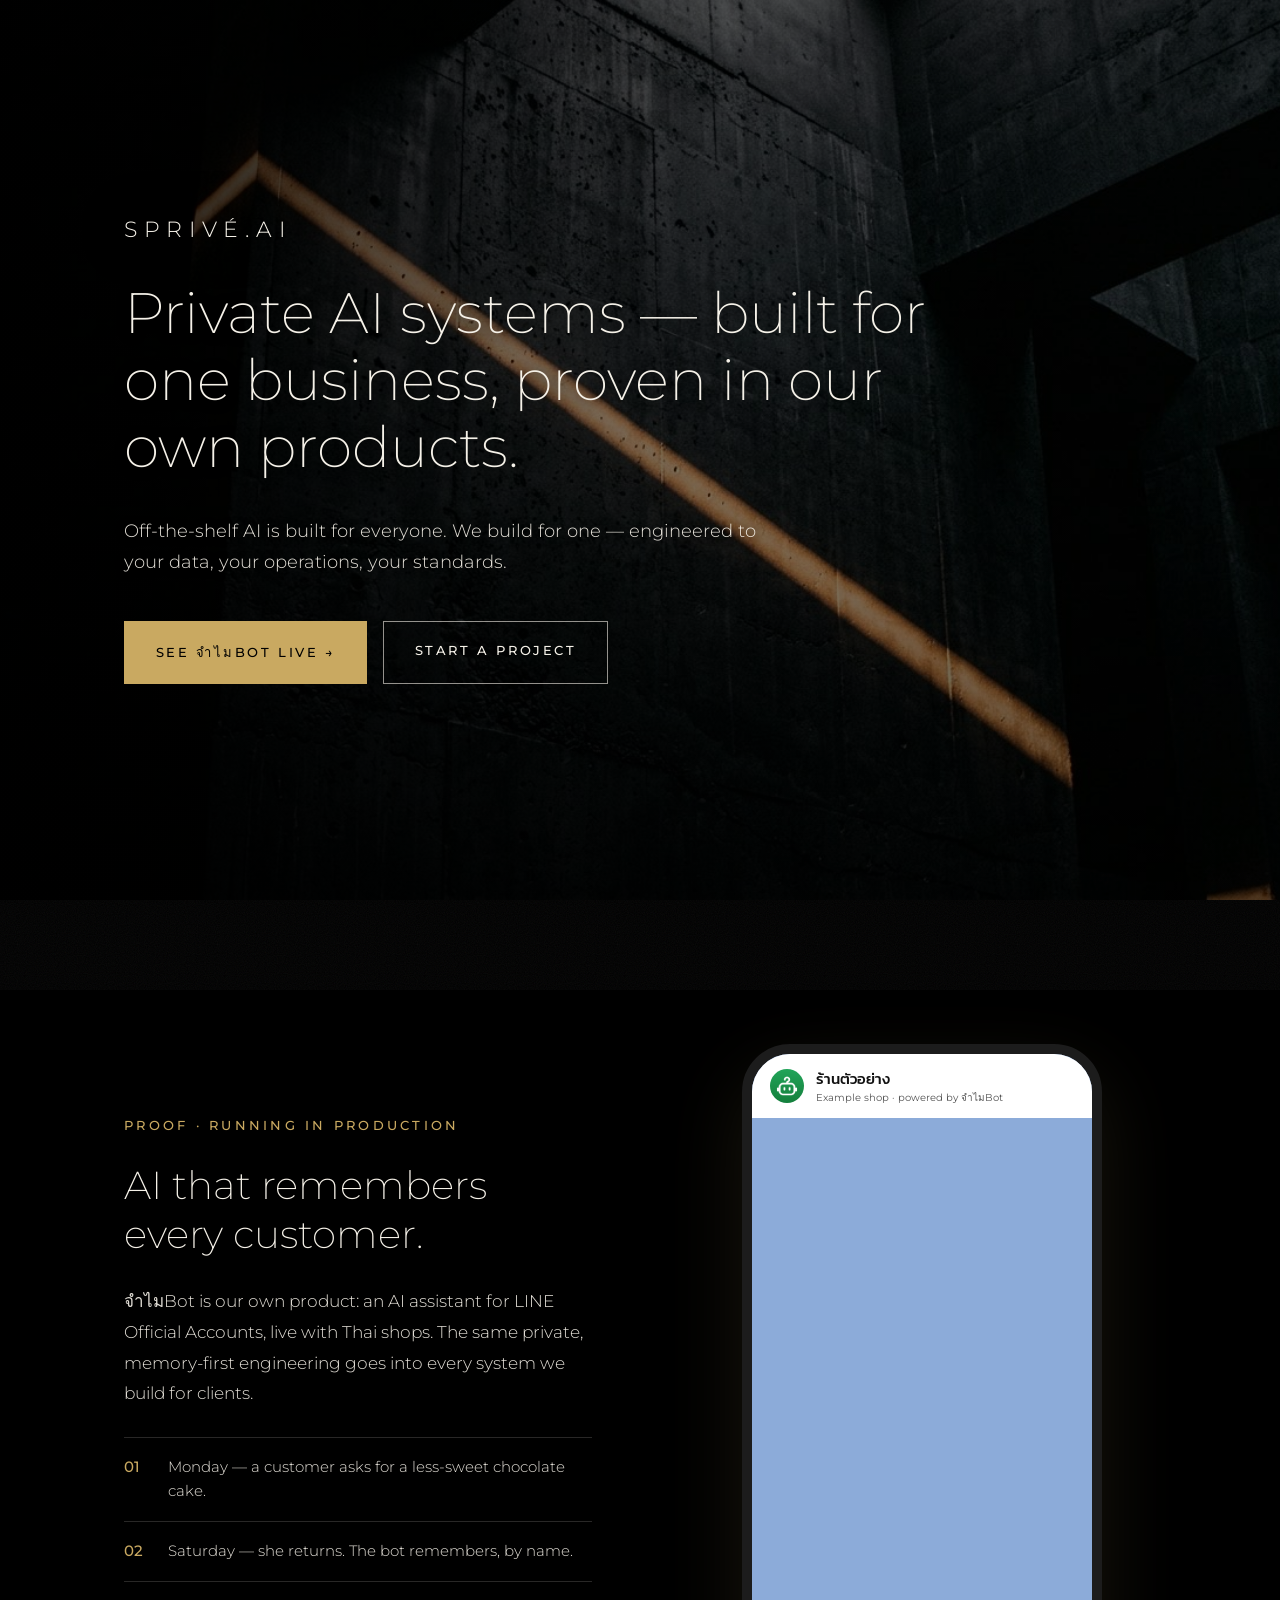
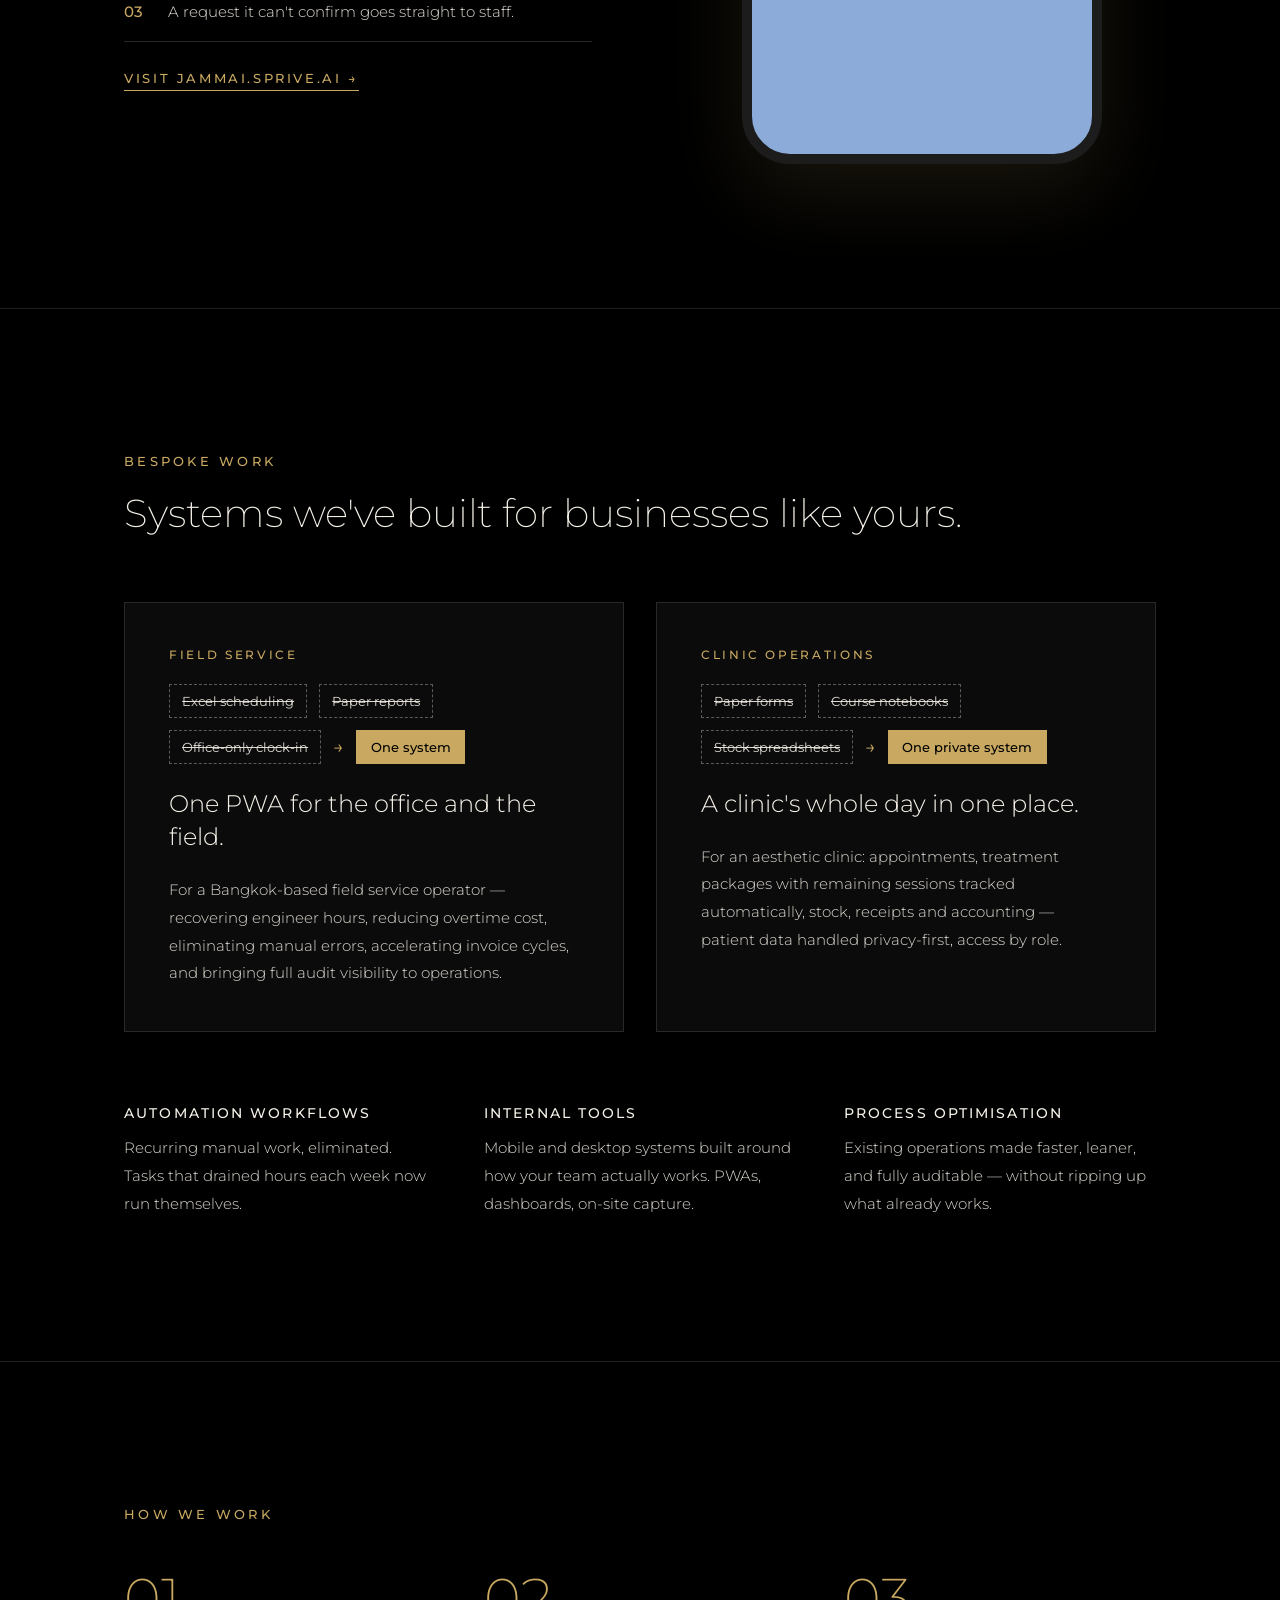
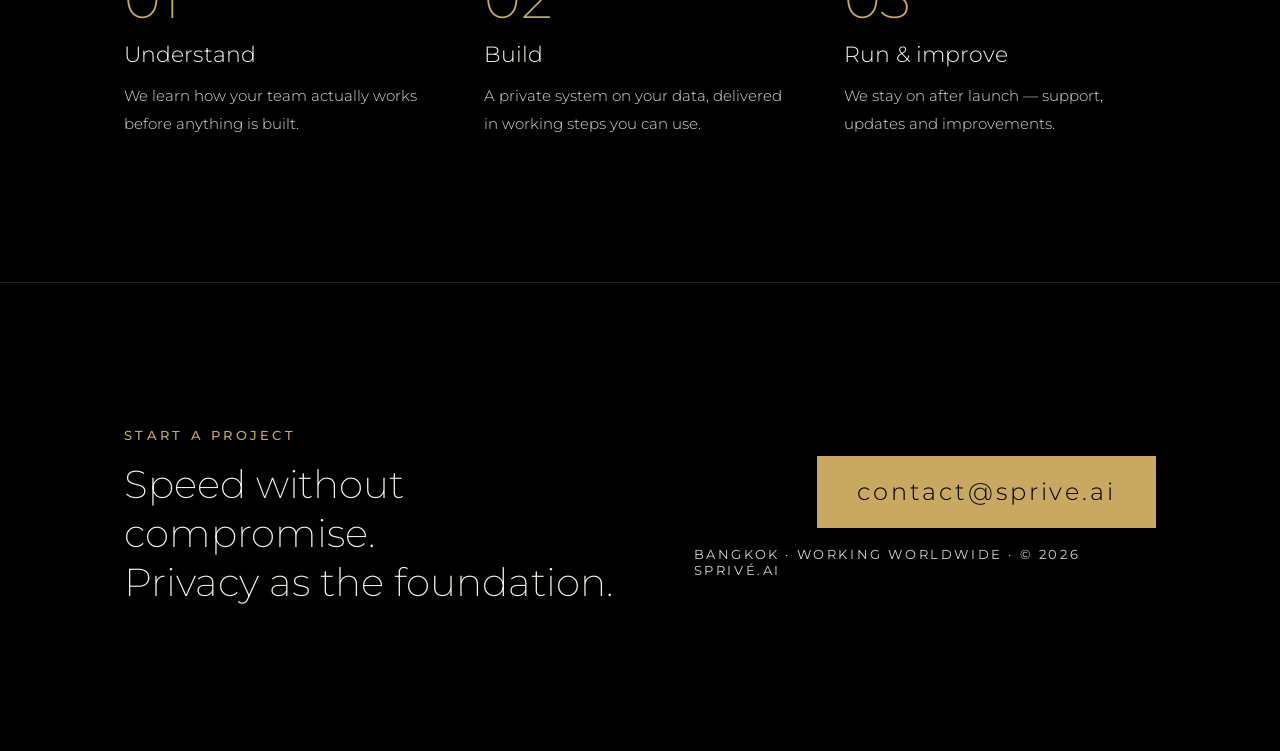
==== commit c9f33bee: "Redesign: Direction E — noir + live proof Hero with two actions (see จำไมBot live / start a project)" ====
--- a/index.html
+++ b/index.html
@@ -4,12 +4,12 @@
     <meta charset="UTF-8">
     <meta name="viewport" content="width=device-width, initial-scale=1.0">
     <title>SPRIVÉ.AI — Private AI systems, built for one business</title>
-    <meta name="description" content="SPRIVÉ.AI is an AI studio that builds private systems for businesses — automation workflows, internal tools and process optimisation — and runs its own products, including จำไมBot.">
+    <meta name="description" content="SPRIVÉ.AI is an AI studio that builds private systems for businesses — automation workflows, internal tools and process optimisation — proven in its own live product, จำไมBot.">
     <link rel="canonical" href="https://sprive.ai/">
     <meta property="og:type" content="website">
     <meta property="og:url" content="https://sprive.ai/">
     <meta property="og:title" content="SPRIVÉ.AI — Your Private AI Solution">
-    <meta property="og:description" content="An AI studio that builds private systems — and runs its own products.">
+    <meta property="og:description" content="Private AI systems — built for one business, proven in our own products.">
     <meta property="og:image" content="https://sprive.ai/img/og-image.png">
     <meta property="og:image:width" content="1200">
     <meta property="og:image:height" content="630">
@@ -20,14 +20,14 @@
     <link rel="apple-touch-icon" href="img/apple-touch-icon.png">
     <link rel="preconnect" href="https://fonts.googleapis.com">
     <link rel="preconnect" href="https://fonts.gstatic.com" crossorigin>
-    <link href="https://fonts.googleapis.com/css2?family=Montserrat:wght@200;300;400;500&family=Kanit:wght@300;500&display=swap" rel="stylesheet">
+    <link href="https://fonts.googleapis.com/css2?family=Montserrat:wght@200;300;400;500&family=Kanit:wght@300;400;500&display=swap" rel="stylesheet">
     <style>
         :root {
             --bg-color: #000000;
             --text-color: #f5f1e8;
             --accent-gold: #c9a961;
-            --jammai-mint: #6ee7a0;
-            --line: rgba(245, 241, 232, 0.14);
+            --line: rgba(245, 241, 232, 0.16);
+            --body: rgba(245, 241, 232, 0.92);
             --font-main: 'Montserrat', sans-serif;
             --font-thai: 'Kanit', sans-serif;
             --gutter: clamp(24px, 9.7vw, 140px);
@@ -75,19 +75,59 @@
             padding: 16vh var(--gutter);
         }
 
+        .rule-top {
+            border-top: 1px solid rgba(245, 241, 232, 0.12);
+        }
+
+        /* Readable section labels */
         .eyebrow {
-            font-size: 0.75rem;
-            font-weight: 400;
-            letter-spacing: 0.5em;
+            font-size: 0.8125rem;
+            font-weight: 500;
+            letter-spacing: 0.25em;
             text-transform: uppercase;
             color: var(--accent-gold);
         }
 
-        .rule-top {
-            border-top: 1px solid var(--line);
-        }
-
-        /* HERO — left-aligned statement over the atmospheric image */
+        .section-title {
+            font-size: clamp(1.75rem, 3.05vw, 2.75rem);
+            font-weight: 200;
+            line-height: 1.25;
+        }
+
+        /* Buttons */
+        .btn {
+            display: inline-block;
+            font-size: 0.8125rem;
+            font-weight: 500;
+            letter-spacing: 0.2em;
+            text-transform: uppercase;
+            text-decoration: none;
+            padding: 1.25rem 1.9rem;
+            transition: background 0.5s ease, color 0.5s ease, border-color 0.5s ease;
+        }
+
+        .btn-gold {
+            color: #000000;
+            background: var(--accent-gold);
+            border: 1px solid var(--accent-gold);
+        }
+
+        .btn-gold:hover {
+            background: var(--text-color);
+            border-color: var(--text-color);
+        }
+
+        .btn-ghost {
+            color: var(--text-color);
+            border: 1px solid rgba(245, 241, 232, 0.6);
+        }
+
+        .btn-ghost:hover {
+            color: var(--accent-gold);
+            border-color: var(--accent-gold);
+        }
+
+        /* HERO */
         .hero {
             min-height: 100vh;
             display: flex;
@@ -105,7 +145,7 @@
             position: absolute;
             inset: 0;
             background:
-                linear-gradient(90deg, rgba(0, 0, 0, 0.85) 0%, rgba(0, 0, 0, 0.35) 55%, rgba(0, 0, 0, 0.1) 100%),
+                linear-gradient(90deg, rgba(0, 0, 0, 0.88) 0%, rgba(0, 0, 0, 0.4) 60%, rgba(0, 0, 0, 0.15) 100%),
                 linear-gradient(180deg, rgba(0, 0, 0, 0.3) 0%, transparent 40%, rgba(0, 0, 0, 0.6) 100%);
             pointer-events: none;
             z-index: 1;
@@ -116,7 +156,7 @@
             z-index: 2;
             display: flex;
             flex-direction: column;
-            gap: 2.5rem;
+            gap: 2.25rem;
             max-width: 880px;
             opacity: 0;
             animation: elegantFadeIn 3s cubic-bezier(0.4, 0, 0.2, 1) forwards;
@@ -146,31 +186,26 @@
         }
 
         .hero-statement {
-            font-size: clamp(2.1rem, 4.45vw, 4rem);
+            font-size: clamp(2rem, 4.45vw, 4rem);
             font-weight: 200;
-            line-height: 1.2;
-            letter-spacing: 0.01em;
+            line-height: 1.18;
             text-shadow: 0 1px 12px rgba(0, 0, 0, 0.6);
         }
 
-        .tagline {
-            font-size: 0.8rem;
-            font-weight: 200;
-            letter-spacing: 0.5em;
-            text-transform: uppercase;
-            color: rgba(255, 255, 255, 0.95);
-            height: 1.2rem;
-            text-shadow: 0 1px 4px rgba(0, 0, 0, 0.7), 0 0 16px rgba(0, 0, 0, 0.5);
-        }
-
-        .tagline-line {
-            display: inline-block;
-            opacity: 0;
-            transition: opacity 1.2s ease;
-        }
-
-        .tagline-line.is-visible {
-            opacity: 1;
+        .hero-sub {
+            max-width: 640px;
+            font-size: 1.125rem;
+            font-weight: 300;
+            line-height: 1.7;
+            color: var(--body);
+            text-shadow: 0 1px 8px rgba(0, 0, 0, 0.6);
+        }
+
+        .hero-actions {
+            display: flex;
+            flex-wrap: wrap;
+            gap: 1rem;
+            margin-top: 0.5rem;
         }
 
         /* SCROLL REVEAL — fade + blur + slide up */
@@ -189,217 +224,317 @@
             transform: translateY(0);
         }
 
-        /* PRODUCTS WE RUN */
-        .products-head {
-            display: flex;
-            justify-content: space-between;
-            align-items: baseline;
-            gap: 1rem;
-            margin-bottom: 4rem;
-        }
-
-        .products-count {
-            font-size: 0.75rem;
-            font-weight: 300;
-            letter-spacing: 0.3em;
-            text-transform: uppercase;
-            color: rgba(245, 241, 232, 0.88);
-        }
-
-        .product {
+        /* PROOF — live จำไมBot conversation */
+        .proof {
             display: grid;
             grid-template-columns: repeat(2, minmax(0, 1fr));
             gap: 6rem;
             align-items: center;
         }
 
-        .product-main {
-            display: flex;
-            flex-direction: column;
+        .proof-copy {
+            display: flex;
+            flex-direction: column;
+            gap: 1.75rem;
+        }
+
+        .proof-body {
+            font-size: 1.0625rem;
+            font-weight: 300;
+            line-height: 1.8;
+            color: var(--body);
+        }
+
+        .steps {
+            list-style: none;
+            border-top: 1px solid var(--line);
+        }
+
+        .steps li {
+            display: flex;
+            gap: 1.25rem;
+            padding: 1.1rem 0;
+            border-bottom: 1px solid var(--line);
+            font-size: 0.9375rem;
+            font-weight: 300;
+            line-height: 1.6;
+            color: var(--body);
+        }
+
+        .steps .num {
+            flex-shrink: 0;
+            width: 1.5rem;
+            font-weight: 500;
+            color: var(--accent-gold);
+        }
+
+        .proof-link {
+            align-self: flex-start;
+            font-size: 0.8125rem;
+            font-weight: 500;
+            letter-spacing: 0.2em;
+            text-transform: uppercase;
+            text-decoration: none;
+            color: var(--accent-gold);
+            border-bottom: 1px solid var(--accent-gold);
+            padding-bottom: 4px;
+        }
+
+        .proof-link:hover {
+            color: var(--text-color);
+            border-color: var(--text-color);
+        }
+
+        .phone-wrap {
+            display: flex;
+            justify-content: center;
+        }
+
+        .phone {
+            width: 360px;
+            height: 720px;
+            border: 10px solid #1c1c1c;
+            border-radius: 48px;
+            background: #8cabd9;
+            overflow: hidden;
+            display: flex;
+            flex-direction: column;
+            box-shadow: 0 30px 80px rgba(201, 169, 97, 0.12);
+        }
+
+        .phone-head {
+            height: 64px;
+            flex-shrink: 0;
+            background: #ffffff;
+            display: flex;
+            align-items: center;
+            gap: 12px;
+            padding: 0 18px;
+        }
+
+        .phone-head img {
+            width: 34px;
+            height: 34px;
+            border-radius: 17px;
+        }
+
+        .phone-head .shop {
+            display: flex;
+            flex-direction: column;
+            font-family: var(--font-thai);
+            font-size: 15px;
+            font-weight: 500;
+            color: #111111;
+        }
+
+        .phone-head .shop small {
+            font-family: var(--font-main);
+            font-size: 10px;
+            font-weight: 400;
+            color: #555555;
+        }
+
+        .chat {
+            flex-grow: 1;
+            padding: 16px 14px;
+            display: flex;
+            flex-direction: column;
+            gap: 10px;
+            font-family: var(--font-thai);
+            font-size: 14px;
+            line-height: 1.45;
+        }
+
+        .msg {
+            opacity: 0;
+        }
+
+        .proof.is-visible .msg {
+            animation: msgIn 18s ease-out infinite;
+        }
+
+        @keyframes msgIn {
+            0%       { opacity: 0; transform: translateY(10px); }
+            5%       { opacity: 1; transform: none; }
+            88%      { opacity: 1; }
+            96%, 100% { opacity: 0; }
+        }
+
+        .day {
+            align-self: center;
+            font-size: 11px;
+            color: #ffffff;
+            background: rgba(0, 0, 0, 0.25);
+            padding: 3px 12px;
+            border-radius: 10px;
+        }
+
+        .from-customer {
+            align-self: flex-end;
+            max-width: 78%;
+            background: #06c755;
+            color: #ffffff;
+            padding: 9px 13px;
+            border-radius: 16px 16px 4px 16px;
+        }
+
+        .from-bot {
+            align-self: flex-start;
+            max-width: 82%;
+            background: #ffffff;
+            color: #111111;
+            padding: 9px 13px;
+            border-radius: 16px 16px 16px 4px;
+        }
+
+        .from-bot.remembered {
+            border: 2px solid var(--accent-gold);
+        }
+
+        .tag {
+            align-self: flex-start;
+            font-family: var(--font-main);
+            font-size: 10px;
+            font-weight: 500;
+            letter-spacing: 0.12em;
+            text-transform: uppercase;
+            padding: 4px 10px;
+            border-radius: 10px;
+        }
+
+        .tag-gold {
+            color: #000000;
+            background: var(--accent-gold);
+        }
+
+        .tag-dark {
+            color: #ffffff;
+            background: #1a1a1a;
+        }
+
+        /* BESPOKE WORK */
+        .bespoke-head {
+            display: flex;
+            flex-direction: column;
+            gap: 1.25rem;
+            margin-bottom: 4rem;
+        }
+
+        .cases {
+            display: grid;
+            grid-template-columns: repeat(2, minmax(0, 1fr));
             gap: 2rem;
-        }
-
-        .product-id {
-            display: flex;
-            align-items: center;
-            gap: 1.5rem;
-        }
-
-        .product-id img {
-            width: 96px;
-            height: 96px;
-            border-radius: 22px;
-        }
-
-        .product-name {
-            font-family: var(--font-thai);
-            font-size: 2.75rem;
-            font-weight: 500;
-            line-height: 1;
-        }
-
-        .product-status {
-            display: inline-block;
-            margin-top: 0.5rem;
+            margin-bottom: 4.5rem;
+        }
+
+        .case {
+            display: flex;
+            flex-direction: column;
+            gap: 1.4rem;
+            padding: 2.75rem;
+            background: #0b0b0b;
+            border: 1px solid rgba(245, 241, 232, 0.12);
+        }
+
+        .case-label {
             font-size: 0.75rem;
             font-weight: 500;
-            letter-spacing: 0.3em;
+            letter-spacing: 0.22em;
             text-transform: uppercase;
-            color: var(--jammai-mint);
-        }
-
-        .product-tagline {
-            font-family: var(--font-thai);
-            font-size: 1.375rem;
+            color: var(--accent-gold);
+        }
+
+        .before-after {
+            display: flex;
+            flex-wrap: wrap;
+            align-items: center;
+            gap: 0.75rem;
+        }
+
+        .before {
+            font-size: 0.8125rem;
+            color: rgba(245, 241, 232, 0.9);
+            padding: 0.5rem 0.75rem;
+            border: 1px dashed rgba(245, 241, 232, 0.35);
+            text-decoration: line-through;
+        }
+
+        .arrow {
+            font-size: 1.125rem;
+            color: var(--accent-gold);
+        }
+
+        .after {
+            font-size: 0.8125rem;
+            font-weight: 500;
+            color: #000000;
+            background: var(--accent-gold);
+            padding: 0.55rem 0.9rem;
+        }
+
+        .case-title {
+            font-size: 1.5rem;
             font-weight: 300;
-            color: rgba(245, 241, 232, 0.92);
-        }
-
-        .product-body {
-            font-size: 1.0625rem;
+            line-height: 1.4;
+        }
+
+        .case-body,
+        .service .body,
+        .how-step p {
+            font-size: 0.9375rem;
             font-weight: 300;
             line-height: 1.85;
-            color: rgba(245, 241, 232, 0.92);
-        }
-
-        .product-cta {
-            align-self: flex-start;
-            font-size: 0.8rem;
-            font-weight: 400;
-            letter-spacing: 0.3em;
-            text-transform: uppercase;
-            text-decoration: none;
-            color: #000000;
-            background: var(--accent-gold);
-            padding: 1.25rem 2rem;
-            transition: background 0.5s ease, letter-spacing 0.5s ease;
-        }
-
-        .product-cta:hover {
-            background: var(--text-color);
-            letter-spacing: 0.35em;
-        }
-
-        .product-traits {
-            border: 1px solid var(--line);
-        }
-
-        .trait {
-            padding: 2rem 2.25rem;
-            display: flex;
-            flex-direction: column;
-            gap: 0.6rem;
-        }
-
-        .trait + .trait {
-            border-top: 1px solid var(--line);
-        }
-
-        .trait-label {
-            font-size: 0.75rem;
-            font-weight: 500;
-            letter-spacing: 0.3em;
-            text-transform: uppercase;
-            color: var(--accent-gold);
-        }
-
-        .trait-body {
-            font-size: 1rem;
-            font-weight: 300;
-            line-height: 1.7;
             color: rgba(245, 241, 232, 0.9);
-        }
-
-        /* BESPOKE WORK */
-        .bespoke-intro {
-            display: flex;
-            flex-direction: column;
-            gap: 1.5rem;
-            margin-bottom: 4.5rem;
-        }
-
-        .bespoke-statement {
-            max-width: 900px;
-            font-size: clamp(1.6rem, 2.8vw, 2.5rem);
-            font-weight: 200;
-            line-height: 1.35;
         }
 
         .services-grid {
             display: grid;
             grid-template-columns: repeat(3, minmax(0, 1fr));
             gap: 3rem;
-            margin-bottom: 4.5rem;
-        }
-
-        .service-card .label {
-            display: inline-block;
-            position: relative;
+        }
+
+        .service {
+            display: flex;
+            flex-direction: column;
+            gap: 0.75rem;
+        }
+
+        .service .label {
             font-size: 0.875rem;
-            font-weight: 400;
-            letter-spacing: 0.3em;
+            font-weight: 500;
+            letter-spacing: 0.15em;
             text-transform: uppercase;
-            margin-bottom: 1rem;
-            padding-bottom: 6px;
-        }
-
-        .service-card .label::after {
-            content: '';
-            position: absolute;
-            width: 0;
-            height: 1px;
-            bottom: 0;
-            left: 0;
-            background-color: var(--accent-gold);
-            transition: width 0.5s ease;
-            opacity: 0.85;
-        }
-
-        .service-card:hover .label::after {
-            width: 100%;
-        }
-
-        .service-card .body {
-            font-size: 0.9375rem;
+        }
+
+        /* HOW WE WORK */
+        .how {
+            display: flex;
+            flex-direction: column;
+            gap: 3rem;
+        }
+
+        .how-grid {
+            display: grid;
+            grid-template-columns: repeat(3, minmax(0, 1fr));
+            gap: 3rem;
+        }
+
+        .how-step {
+            display: flex;
+            flex-direction: column;
+            gap: 0.9rem;
+        }
+
+        .how-step .num {
+            font-size: 3.5rem;
+            font-weight: 200;
+            line-height: 1;
+            color: var(--accent-gold);
+        }
+
+        .how-step h3 {
+            font-size: 1.375rem;
             font-weight: 300;
-            line-height: 1.85;
-            color: rgba(245, 241, 232, 0.9);
-        }
-
-        .cases {
-            display: grid;
-            grid-template-columns: repeat(2, minmax(0, 1fr));
-            gap: 2rem;
-        }
-
-        .case {
-            display: flex;
-            flex-direction: column;
-            gap: 1.1rem;
-            padding: 2.75rem;
-            background: #0b0b0b;
-            border: 1px solid rgba(245, 241, 232, 0.12);
-        }
-
-        .case-eyebrow {
-            font-size: 0.7rem;
-            font-weight: 400;
-            letter-spacing: 0.4em;
-            text-transform: uppercase;
-            color: var(--accent-gold);
-        }
-
-        .case-title {
-            font-size: 1.5rem;
-            font-weight: 300;
-            line-height: 1.4;
-        }
-
-        .case-body {
-            font-size: 0.9375rem;
-            font-weight: 300;
-            line-height: 1.85;
-            color: rgba(245, 241, 232, 0.9);
         }
 
         /* CLOSING / CTA */
@@ -413,68 +548,51 @@
         .closing-left {
             display: flex;
             flex-direction: column;
-            gap: 1.25rem;
-        }
-
-        .closing-statement {
-            font-size: clamp(1.75rem, 3.05vw, 2.75rem);
-            font-weight: 200;
-            line-height: 1.3;
+            gap: 1.1rem;
         }
 
         .closing-right {
             display: flex;
             flex-direction: column;
             align-items: flex-end;
-            gap: 1.25rem;
-        }
-
-        .cta-button {
-            display: inline-block;
+            gap: 1.1rem;
+        }
+
+        .cta-mail {
             font-size: 1.5rem;
             font-weight: 300;
-            letter-spacing: 0.15em;
+            letter-spacing: 0.12em;
             text-decoration: none;
-            color: var(--text-color);
+            color: #000000;
+            background: var(--accent-gold);
             padding: 1.35rem 2.5rem;
-            border: 1px solid rgba(245, 241, 232, 0.5);
-            transition: border-color 0.5s ease, color 0.5s ease, letter-spacing 0.5s ease;
-        }
-
-        .cta-button:hover {
-            border-color: var(--accent-gold);
-            color: var(--accent-gold);
+            transition: background 0.5s ease;
+        }
+
+        .cta-mail:hover {
+            background: var(--text-color);
+        }
+
+        .closing-meta {
+            font-size: 0.8125rem;
+            font-weight: 400;
             letter-spacing: 0.2em;
-        }
-
-        .closing-meta {
-            font-size: 0.75rem;
-            font-weight: 300;
-            letter-spacing: 0.35em;
             text-transform: uppercase;
             color: rgba(245, 241, 232, 0.88);
         }
 
         /* ANIMATIONS */
         @keyframes elegantFadeIn {
-            0% {
-                opacity: 0;
-                filter: blur(12px);
-            }
-            100% {
-                opacity: 1;
-                filter: blur(0);
-            }
+            0%   { opacity: 0; filter: blur(12px); }
+            100% { opacity: 1; filter: blur(0); }
         }
 
         @media (prefers-reduced-motion: reduce) {
             .grain {
                 animation: none;
             }
-            .tagline-line,
-            .cta-button,
-            .product-cta,
-            .service-card .label::after {
+            .btn,
+            .cta-mail {
                 transition: none;
             }
         }
@@ -486,95 +604,94 @@
             }
             .hero {
                 align-items: flex-end;
-                padding-bottom: 12vh;
+                padding-bottom: 10vh;
                 background-position: 62% center;
             }
             .hero::before {
-                background: linear-gradient(180deg, rgba(0, 0, 0, 0.2) 0%, rgba(0, 0, 0, 0.6) 55%, rgba(0, 0, 0, 0.9) 100%);
+                background: linear-gradient(180deg, rgba(0, 0, 0, 0.25) 0%, rgba(0, 0, 0, 0.65) 50%, rgba(0, 0, 0, 0.92) 100%);
             }
             .hero .container {
-                gap: 1.75rem;
+                gap: 1.5rem;
             }
             .brand {
-                font-size: 1.05rem;
+                font-size: 1rem;
             }
             .hero-statement {
-                font-size: 2.1rem;
-                line-height: 1.25;
-            }
-            .tagline {
-                font-size: 0.625rem;
-                letter-spacing: 0.35em;
-            }
-            .products-head {
+                font-size: 2rem;
+                line-height: 1.22;
+            }
+            .hero-sub {
+                font-size: 0.9375rem;
+            }
+            .hero-actions {
+                flex-direction: column;
+            }
+            .hero-actions .btn {
+                text-align: center;
+            }
+            .proof {
+                grid-template-columns: 1fr;
+                gap: 3rem;
+            }
+            .proof-body {
+                font-size: 0.9375rem;
+            }
+            .phone {
+                width: 330px;
+                height: 660px;
+                border-width: 9px;
+                border-radius: 44px;
+            }
+            .chat {
+                font-size: 13px;
+                gap: 9px;
+            }
+            .bespoke-head {
                 margin-bottom: 2.5rem;
-            }
-            .products-count {
-                display: none;
-            }
-            .product {
-                grid-template-columns: 1fr;
-                gap: 2.5rem;
-            }
-            .product-id img {
-                width: 72px;
-                height: 72px;
-                border-radius: 17px;
-            }
-            .product-name {
-                font-size: 2rem;
-            }
-            .product-tagline {
-                font-size: 1.125rem;
-            }
-            .product-body {
-                font-size: 0.9375rem;
-            }
-            .product-cta {
-                align-self: stretch;
-                text-align: center;
-            }
-            .trait {
-                padding: 1.25rem 1.25rem;
-            }
-            .trait-body {
-                font-size: 0.875rem;
-            }
-            .services-grid {
-                grid-template-columns: 1fr;
-                gap: 2.75rem;
-                margin-bottom: 3rem;
             }
             .cases {
                 grid-template-columns: 1fr;
                 gap: 1.5rem;
+                margin-bottom: 3rem;
             }
             .case {
-                padding: 1.75rem 1.5rem;
+                padding: 1.75rem 1.4rem;
+            }
+            .before,
+            .after {
+                font-size: 0.75rem;
             }
             .case-title {
                 font-size: 1.25rem;
             }
             .case-body {
                 font-size: 0.875rem;
+            }
+            .services-grid,
+            .how-grid {
+                grid-template-columns: 1fr;
+                gap: 2.25rem;
+            }
+            .how-step .num {
+                font-size: 2.75rem;
             }
             .closing {
                 flex-direction: column;
                 align-items: stretch;
-                gap: 2rem;
+                gap: 1.75rem;
             }
             .closing-right {
                 align-items: stretch;
             }
-            .cta-button {
+            .cta-mail {
                 font-size: 1rem;
                 text-align: center;
                 padding: 1.1rem 1.25rem;
             }
             .closing-meta {
                 font-size: 0.6875rem;
-                letter-spacing: 0.3em;
-                line-height: 2;
+                letter-spacing: 0.18em;
+                line-height: 1.9;
             }
         }
     </style>
@@ -585,86 +702,124 @@
     <section class="hero">
         <main class="container">
             <h1 class="brand">SPRIVÉ.AI</h1>
-            <p class="hero-statement">An AI studio that builds private systems — and runs its own products.</p>
-            <p class="tagline"><span class="tagline-line is-visible">Your Private AI Solution</span></p>
+            <p class="hero-statement">Private AI systems — built for one business, proven in our own products.</p>
+            <p class="hero-sub">Off-the-shelf AI is built for everyone. We build for one — engineered to your data, your operations, your standards.</p>
+            <div class="hero-actions">
+                <a href="https://jammai.sprive.ai" class="btn btn-gold">See จำไมBot live →</a>
+                <a href="mailto:contact@sprive.ai" class="btn btn-ghost">Start a project</a>
+            </div>
         </main>
     </section>
 
-    <section class="products reveal">
-        <div class="products-head">
-            <h2 class="eyebrow">Products we run</h2>
-            <p class="products-count">01 / Live</p>
+    <section class="proof reveal">
+        <div class="proof-copy">
+            <h2 class="eyebrow">Proof · running in production</h2>
+            <p class="section-title">AI that remembers every customer.</p>
+            <p class="proof-body">จำไมBot is our own product: an AI assistant for LINE Official Accounts, live with Thai shops. The same private, memory-first engineering goes into every system we build for clients.</p>
+            <ol class="steps">
+                <li><span class="num">01</span>Monday — a customer asks for a less-sweet chocolate cake.</li>
+                <li><span class="num">02</span>Saturday — she returns. The bot remembers, by name.</li>
+                <li><span class="num">03</span>A request it can't confirm goes straight to staff.</li>
+            </ol>
+            <a href="https://jammai.sprive.ai" class="proof-link">Visit jammai.sprive.ai →</a>
         </div>
-        <div class="product">
-            <div class="product-main">
-                <div class="product-id">
-                    <img src="img/jammai-icon.png" alt="จำไมBot icon" width="96" height="96">
-                    <div>
-                        <h3 class="product-name" lang="th">จำไมBot</h3>
-                        <span class="product-status">● Live · Thailand</span>
-                    </div>
+        <figure class="phone-wrap" aria-label="Example จำไมBot conversation in LINE: the bot remembers a customer's earlier question and hands a request over to staff.">
+            <div class="phone">
+                <div class="phone-head">
+                    <img src="img/jammai-icon.png" alt="" width="34" height="34">
+                    <span class="shop" lang="th">ร้านตัวอย่าง<small lang="en">Example shop · powered by จำไมBot</small></span>
                 </div>
-                <p class="product-tagline" lang="th">ถาม-จำ-ตอบ ได้เริสเลยละ</p>
-                <p class="product-body">An AI assistant for LINE Official Accounts. It answers a shop's customers around the clock, remembers every customer, answers only from the shop's own information, and hands over to staff the moment it's unsure.</p>
-                <a href="https://jammai.sprive.ai" class="product-cta">jammai.sprive.ai →</a>
-            </div>
-            <div class="product-traits">
-                <div class="trait">
-                    <p class="trait-label">Answers</p>
-                    <p class="trait-body">Around the clock, from the shop's own information only.</p>
-                </div>
-                <div class="trait">
-                    <p class="trait-label">Remembers</p>
-                    <p class="trait-body">Every customer, across every conversation.</p>
-                </div>
-                <div class="trait">
-                    <p class="trait-label">Hands over</p>
-                    <p class="trait-body">To staff the moment it's unsure — never guesses.</p>
+                <div class="chat" lang="th" aria-hidden="true">
+                    <div class="msg day" style="animation-delay: 0.3s">จันทร์ · Mon</div>
+                    <div class="msg from-customer" style="animation-delay: 1s">มีเค้กช็อกโกแลตแบบไม่หวานมากไหมคะ</div>
+                    <div class="msg from-bot" style="animation-delay: 2.2s">มีค่ะ ดาร์กช็อกโกแลต 70% หวานน้อย สั่งล่วงหน้า 1 วันนะคะ</div>
+                    <div class="msg day" style="animation-delay: 3.6s">เสาร์ · Sat</div>
+                    <div class="msg from-customer" style="animation-delay: 4.4s">อยากสั่งเค้กวันเกิดค่ะ</div>
+                    <div class="msg from-bot remembered" style="animation-delay: 5.8s">ยินดีค่ะคุณมายด์ รับเป็นดาร์กช็อกโกแลตหวานน้อย แบบที่ถามไว้วันจันทร์ไหมคะ</div>
+                    <div class="msg tag tag-gold" style="animation-delay: 6.3s">Remembered from Monday</div>
+                    <div class="msg from-customer" style="animation-delay: 7.6s">ใช่ค่ะ เขียนชื่อบนเค้กได้ไหมคะ</div>
+                    <div class="msg from-bot" style="animation-delay: 9s">ได้ค่ะ ขอส่งต่อให้พนักงานยืนยันรายละเอียดนะคะ</div>
+                    <div class="msg tag tag-dark" style="animation-delay: 9.5s">Handed to staff</div>
                 </div>
             </div>
+        </figure>
+    </section>
+
+    <section class="bespoke rule-top reveal">
+        <div class="bespoke-head">
+            <h2 class="eyebrow">Bespoke work</h2>
+            <p class="section-title">Systems we've built for businesses like yours.</p>
         </div>
-    </section>
-
-    <section class="bespoke rule-top reveal">
-        <div class="bespoke-intro">
-            <h2 class="eyebrow">Bespoke work</h2>
-            <p class="bespoke-statement">Off-the-shelf AI is built for everyone. We build for one — engineered to your data, your operations, your standards.</p>
+        <div class="cases">
+            <article class="case">
+                <p class="case-label">Field Service</p>
+                <div class="before-after">
+                    <span class="before">Excel scheduling</span>
+                    <span class="before">Paper reports</span>
+                    <span class="before">Office-only clock-in</span>
+                    <span class="arrow" aria-hidden="true">→</span>
+                    <span class="after">One system</span>
+                </div>
+                <h3 class="case-title">One PWA for the office and the field.</h3>
+                <p class="case-body">For a Bangkok-based field service operator — recovering engineer hours, reducing overtime cost, eliminating manual errors, accelerating invoice cycles, and bringing full audit visibility to operations.</p>
+            </article>
+            <article class="case">
+                <p class="case-label">Clinic Operations</p>
+                <div class="before-after">
+                    <span class="before">Paper forms</span>
+                    <span class="before">Course notebooks</span>
+                    <span class="before">Stock spreadsheets</span>
+                    <span class="arrow" aria-hidden="true">→</span>
+                    <span class="after">One private system</span>
+                </div>
+                <h3 class="case-title">A clinic's whole day in one place.</h3>
+                <p class="case-body">For an aesthetic clinic: appointments, treatment packages with remaining sessions tracked automatically, stock, receipts and accounting — patient data handled privacy-first, access by role.</p>
+            </article>
         </div>
         <div class="services-grid">
-            <div class="service-card">
+            <div class="service">
                 <h3 class="label">Automation Workflows</h3>
                 <p class="body">Recurring manual work, eliminated. Tasks that drained hours each week now run themselves.</p>
             </div>
-            <div class="service-card">
+            <div class="service">
                 <h3 class="label">Internal Tools</h3>
                 <p class="body">Mobile and desktop systems built around how your team actually works. PWAs, dashboards, on-site capture.</p>
             </div>
-            <div class="service-card">
+            <div class="service">
                 <h3 class="label">Process Optimisation</h3>
                 <p class="body">Existing operations made faster, leaner, and fully auditable — without ripping up what already works.</p>
             </div>
         </div>
-        <div class="cases">
-            <article class="case">
-                <p class="case-eyebrow">Case · Field Service</p>
-                <h3 class="case-title">One system in place of spreadsheets, paper and office-only attendance</h3>
-                <p class="case-body">A bespoke PWA for a Bangkok-based field service operator — recovering engineer hours, reducing overtime cost, eliminating manual errors, accelerating invoice cycles, and bringing full audit visibility to operations.</p>
-            </article>
-            <article class="case">
-                <p class="case-eyebrow">Case · Clinic Operations</p>
-                <h3 class="case-title">A clinic's whole day, run from one private system</h3>
-                <p class="case-body">For an aesthetic clinic: appointments, treatment packages with remaining sessions tracked automatically, stock, receipts and accounting — patient data handled privacy-first, access by role.</p>
-            </article>
+    </section>
+
+    <section class="how rule-top reveal">
+        <h2 class="eyebrow">How we work</h2>
+        <div class="how-grid">
+            <div class="how-step">
+                <span class="num">01</span>
+                <h3>Understand</h3>
+                <p>We learn how your team actually works before anything is built.</p>
+            </div>
+            <div class="how-step">
+                <span class="num">02</span>
+                <h3>Build</h3>
+                <p>A private system on your data, delivered in working steps you can use.</p>
+            </div>
+            <div class="how-step">
+                <span class="num">03</span>
+                <h3>Run &amp; improve</h3>
+                <p>We stay on after launch — support, updates and improvements.</p>
+            </div>
         </div>
     </section>
 
     <section class="closing rule-top reveal">
         <div class="closing-left">
-            <h2 class="eyebrow">Start a Project</h2>
-            <p class="closing-statement">Speed without compromise.<br>Privacy as the foundation.</p>
+            <h2 class="eyebrow">Start a project</h2>
+            <p class="section-title">Speed without compromise.<br>Privacy as the foundation.</p>
         </div>
         <div class="closing-right">
-            <a href="mailto:contact@sprive.ai" class="cta-button">contact@sprive.ai</a>
+            <a href="mailto:contact@sprive.ai" class="cta-mail">contact@sprive.ai</a>
             <p class="closing-meta">Bangkok · Working worldwide · &copy; 2026 SPRIVÉ.AI</p>
         </div>
     </section>
@@ -717,7 +872,7 @@
 
         document.addEventListener('contextmenu', event => event.preventDefault());
 
-        // Scroll-triggered fade-in for sections below the fold
+        // Scroll-triggered fade-in; also starts the chat animation in the proof section
         const revealObserver = new IntersectionObserver((entries, observer) => {
             entries.forEach(entry => {
                 if (entry.isIntersecting) {
@@ -727,27 +882,6 @@
             });
         }, { threshold: 0.15 });
         document.querySelectorAll('.reveal').forEach(el => revealObserver.observe(el));
-
-        // Tagline rotation — works even with prefers-reduced-motion (instant swap if so)
-        const taglines = [
-            'Your Private AI Solution',
-            'Bespoke for Your Business'
-        ];
-        const taglineEl = document.querySelector('.tagline-line');
-        let taglineIndex = 0;
-        setInterval(() => {
-            if (prefersReducedMotion) {
-                taglineIndex = (taglineIndex + 1) % taglines.length;
-                taglineEl.textContent = taglines[taglineIndex];
-            } else {
-                taglineEl.classList.remove('is-visible');
-                setTimeout(() => {
-                    taglineIndex = (taglineIndex + 1) % taglines.length;
-                    taglineEl.textContent = taglines[taglineIndex];
-                    taglineEl.classList.add('is-visible');
-                }, 1200);
-            }
-        }, 6000);
     </script>
 </body>
 </html>
